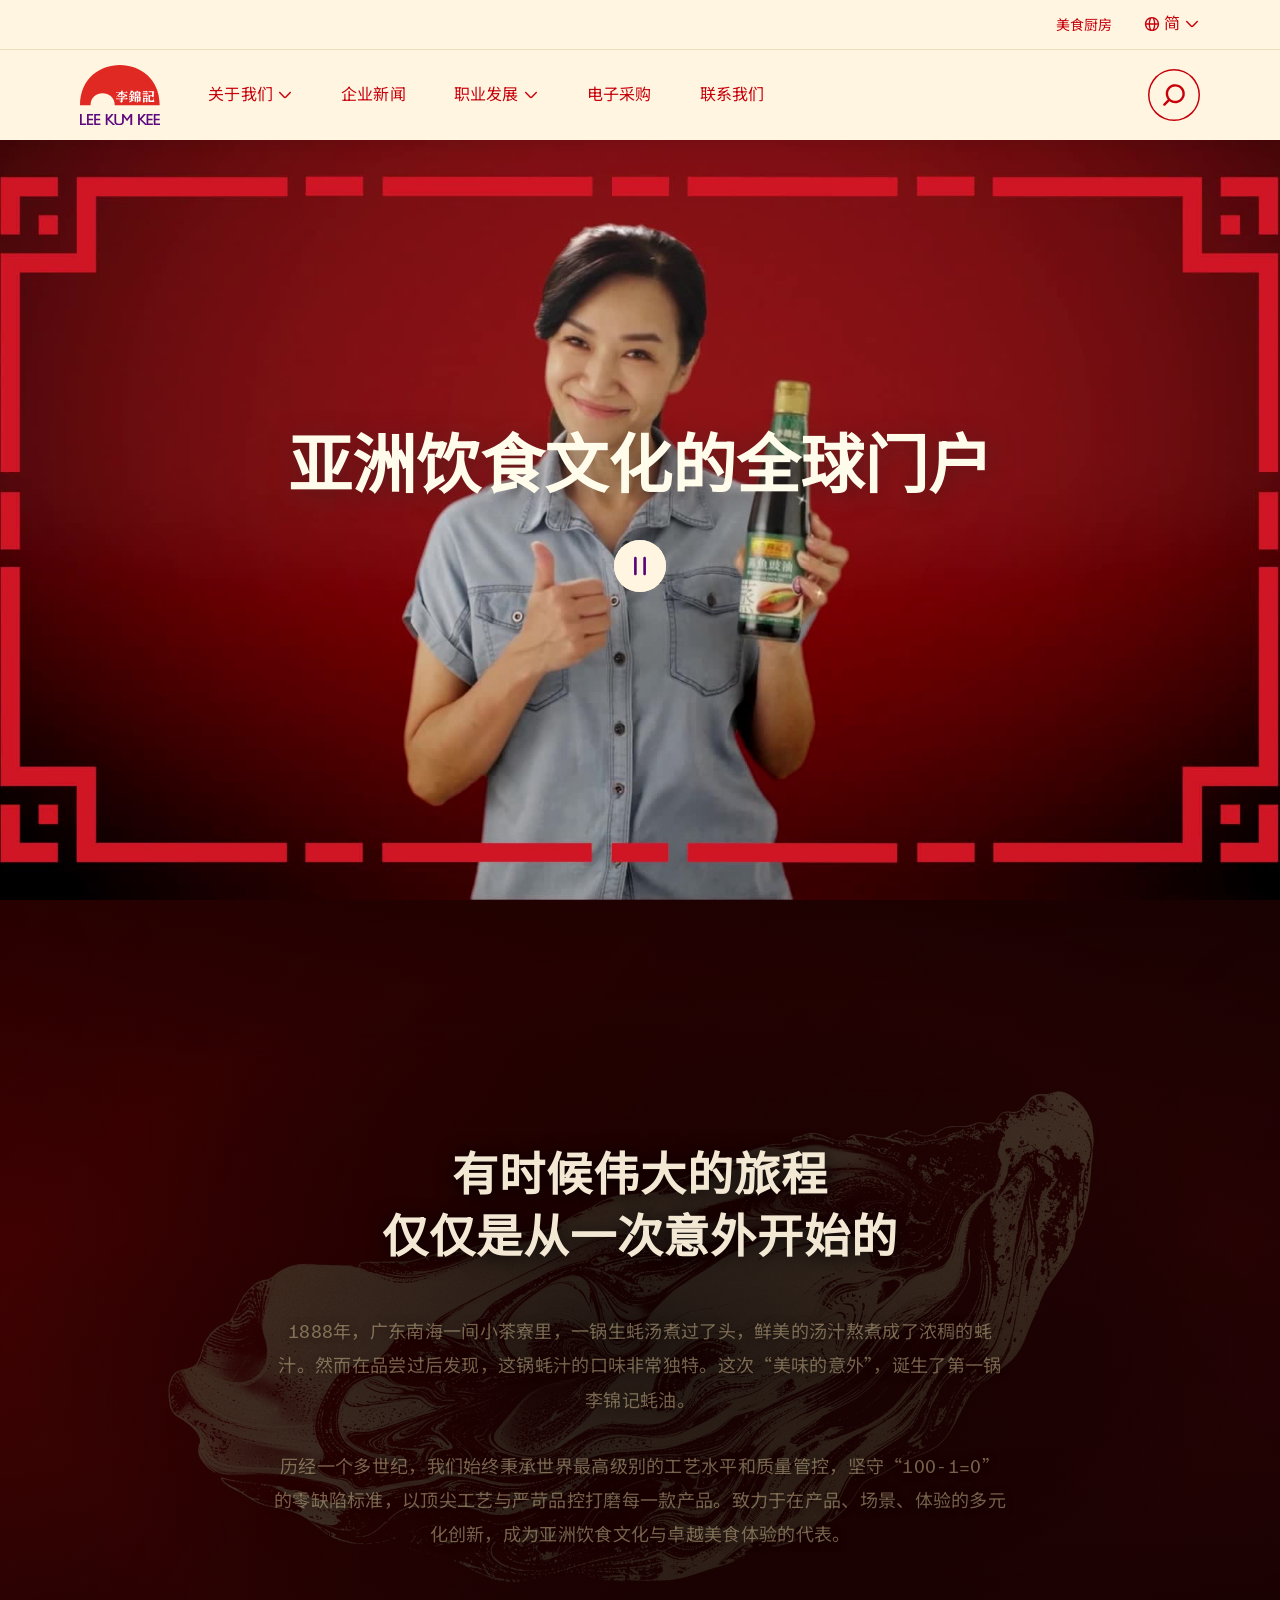
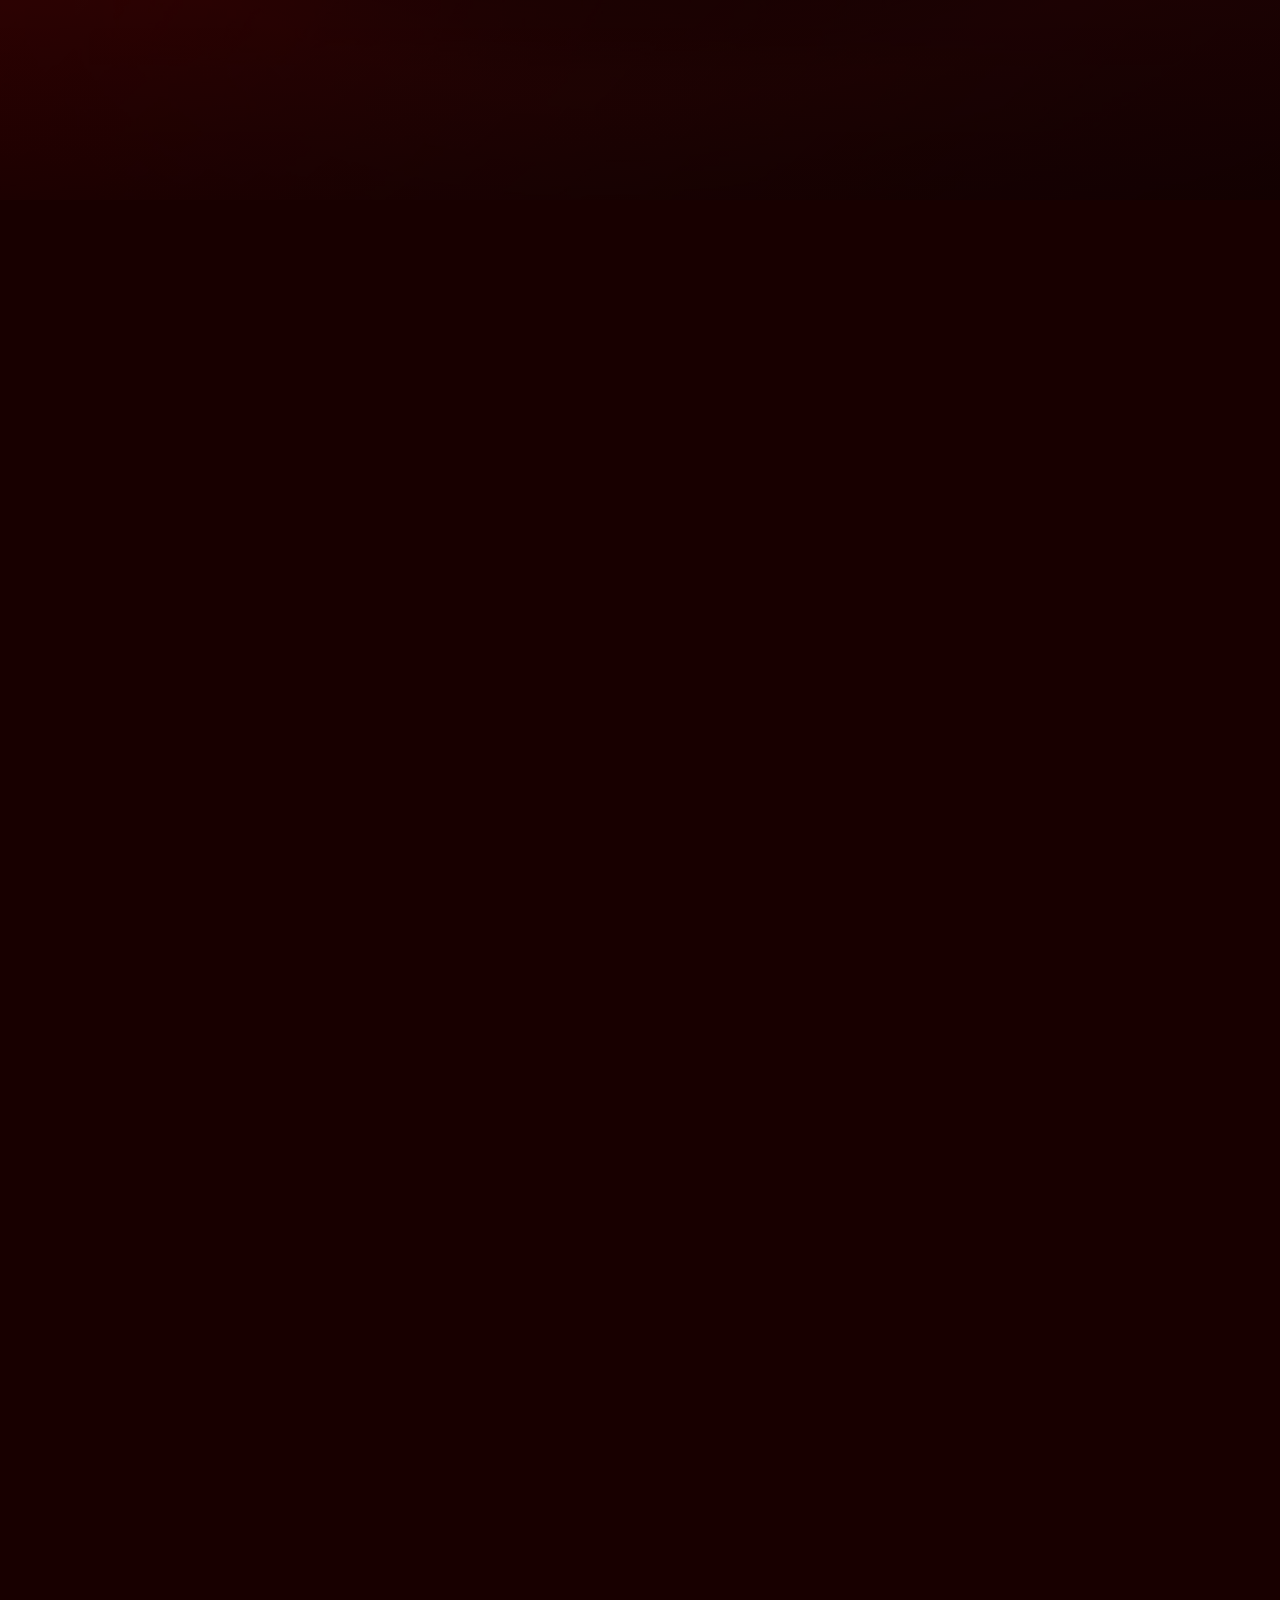
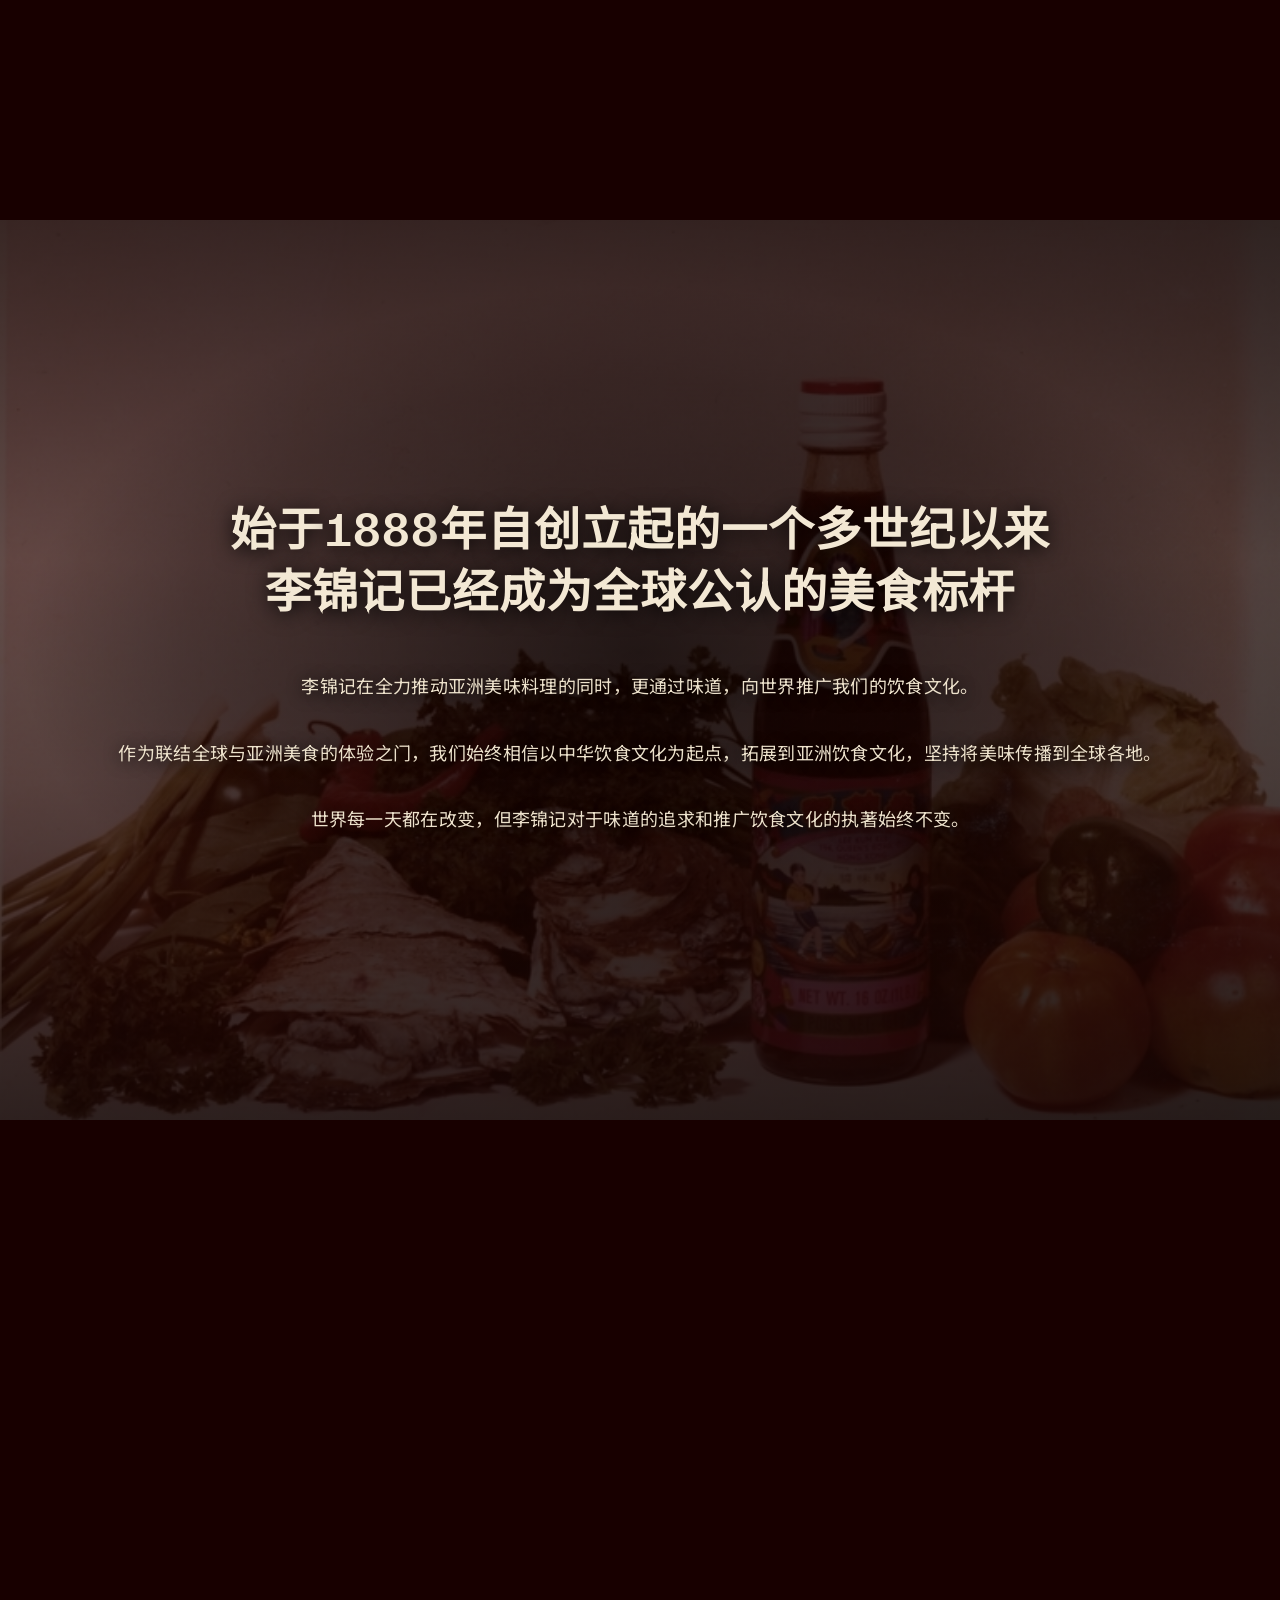
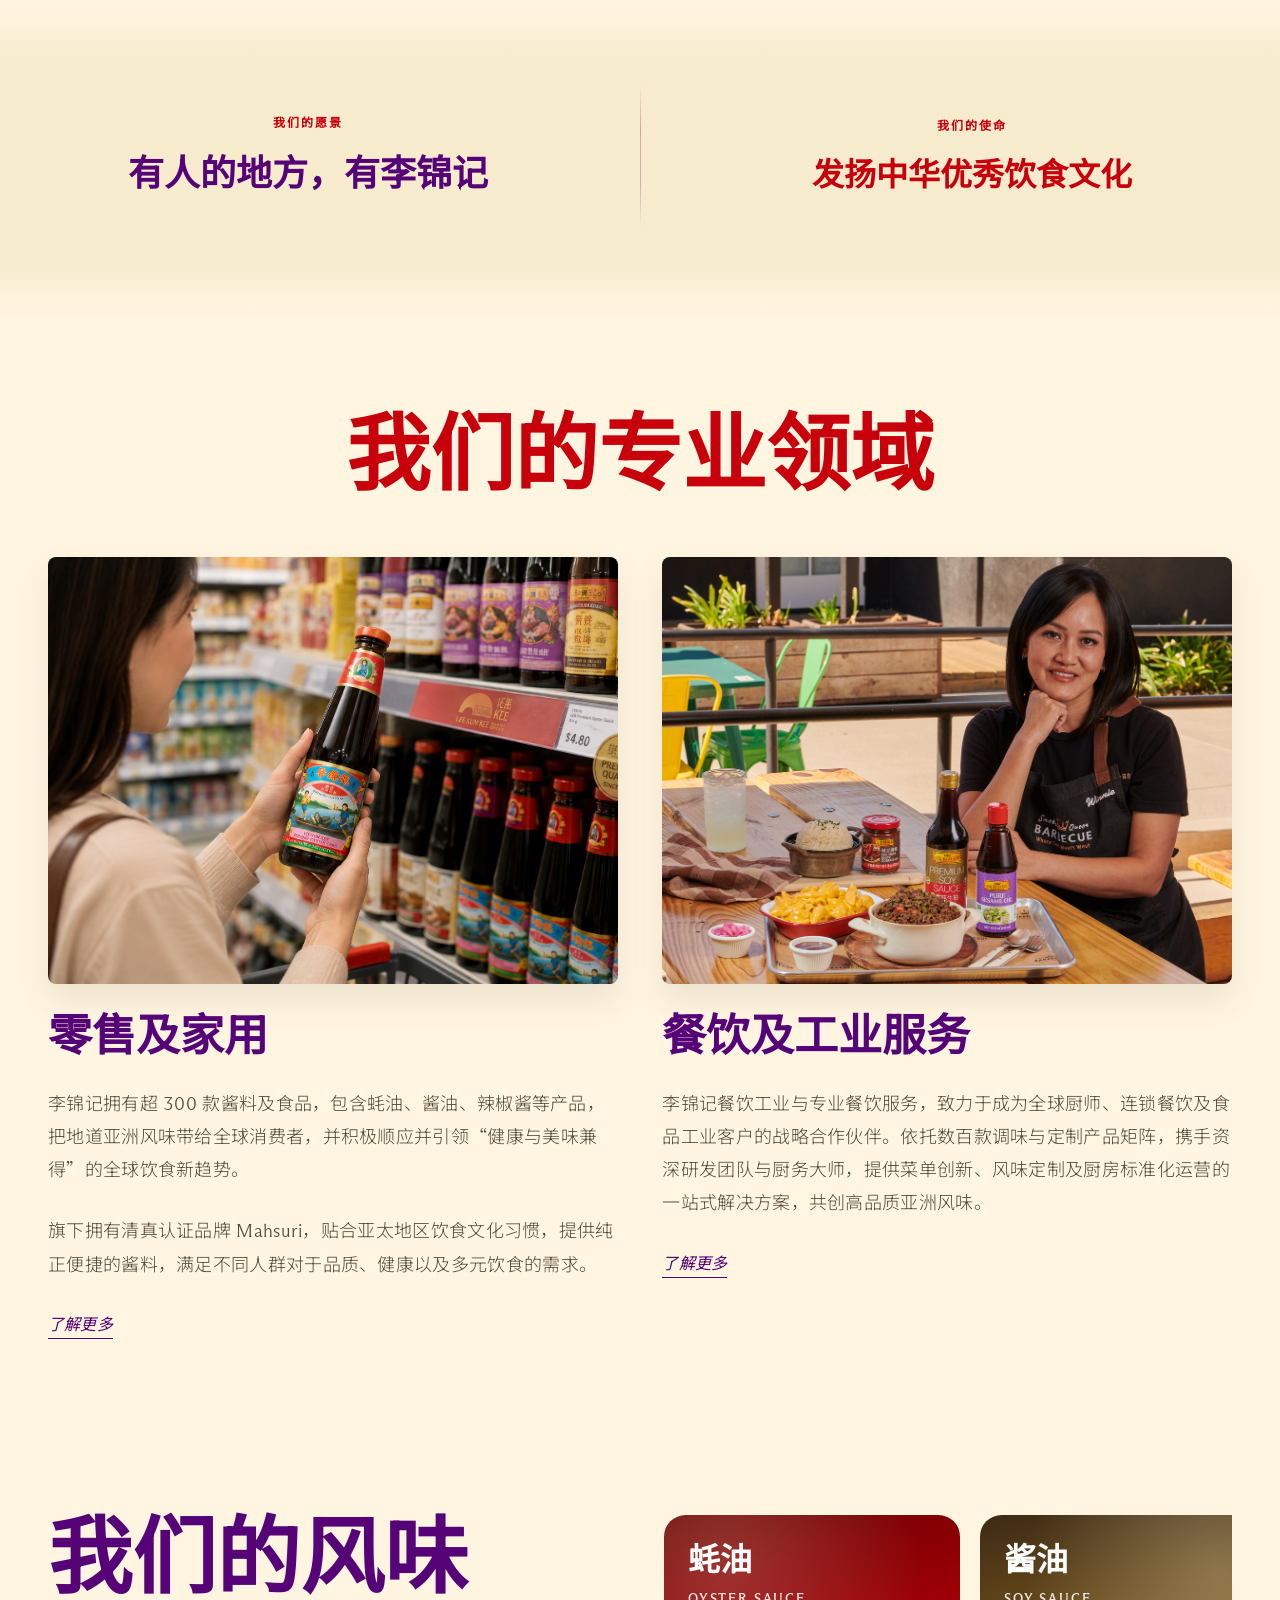
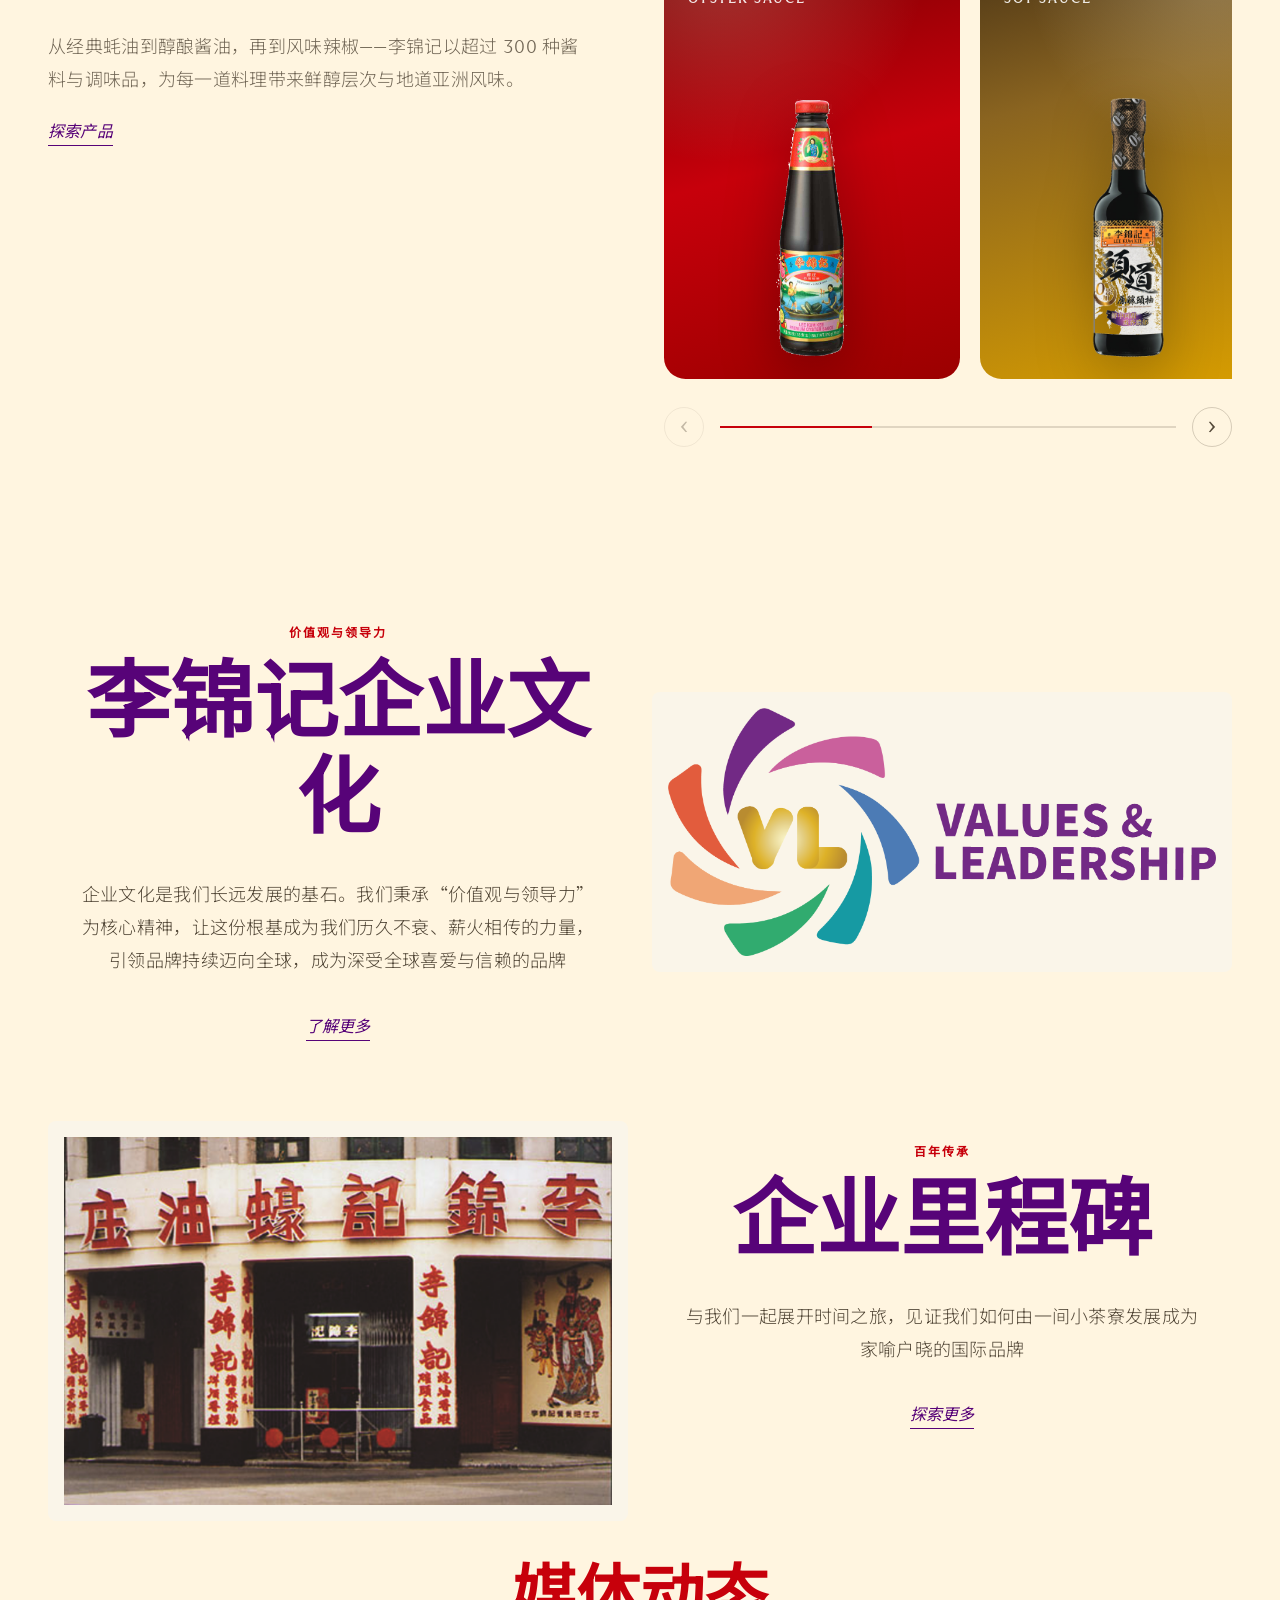
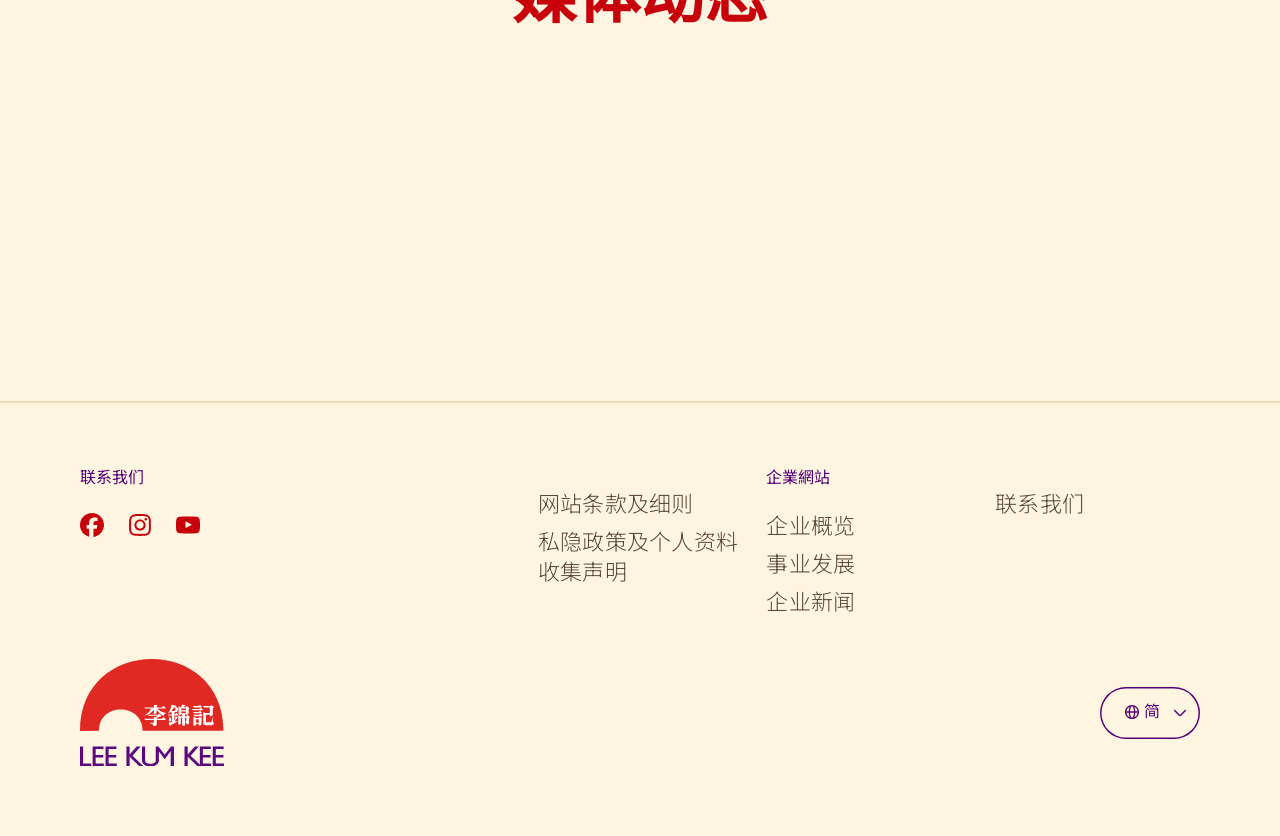
==== index.html @ 1d57cbd8 "Match culture and milestones headline size to 我们的风味 display-lg Co-authored-by: Terencefong62 <Terenc" ====
<!DOCTYPE html>
<html lang="zh">
    <head><link rel="canonical" href="https://preview-web.lkk.com/zh-cn" /><link rel="alternate" hreflang="zh-CN" href="https://preview-web.lkk.com/zh-cn" />
<link rel="alternate" hreflang="zh-HK" href="https://preview-web.lkk.com/zh-hk" />
<link rel="alternate" hreflang="en" href="https://preview-web.lkk.com/en" />
<link rel="alternate" hreflang="x-default" href="https://preview-web.lkk.com/en" />
        <title>百年酱料专家 | 李锦记企业</title>

        <!-- Browser integration -->
        <meta charset="utf-8" />
        <meta name="viewport" content="width=device-width, initial-scale=1.0" />
        <meta name="theme-color" content="">
        <meta name="msapplication-navbutton-color" content="">
        <meta name="apple-mobile-web-app-status-bar-style" content="">

        <meta property="og:title" content="百年酱料专家 | 李锦记企业">
        <meta property="og:locale" content="zh_CN" />
        <meta property="og:type" content="website">
        <meta name="twitter:title" content="百年酱料专家 | 李锦记企业" />

        <meta name="description" content="历经130年的持续发展，李锦记已成为一个家喻户晓的酱料王国，成功打造出一个百年民族企业，成为中华民族企业「质量与信心标志」的国际品牌。">
                <meta property="og:description" content="历经130年的持续发展，李锦记已成为一个家喻户晓的酱料王国，成功打造出一个百年民族企业，成为中华民族企业「质量与信心标志」的国际品牌。">
                <meta name="twitter:description" content="历经130年的持续发展，李锦记已成为一个家喻户晓的酱料王国，成功打造出一个百年民族企业，成为中华民族企业「质量与信心标志」的国际品牌。" />
        <meta http-equiv="x-ua-compatible" content="ie=edge" />

        <meta name="format-detection" content="telephone=no">
        <meta name="csrf-token" content="JvfMPmi1GdXUFjc417KSymphsSqSuxNVoHhGluTE">
        <link rel="shortcut icon" href="modules/lkk-templates/images/favicon.ico">
        
<!-- Données structurées pour le site -->
        <script type="application/ld+json">
                {
                        "@context": "https://schema.org",
                        "@type": "WebSite",
                        "name": "lkkGroup",
                        "url": "https://preview-web.lkk.com",
                        "alternateName": ""
                }
        </script>

        <!-- Données structurées pour l'organisation -->
        <script type="application/ld+json">
                {
                        "@context": "https://schema.org",
                        "@type": "Organization",
                        "url": "https://preview-web.lkk.com",
                        "logo": "https://preview-web.lkk.com//modules/lkk-templates/images/public/base/lkk_share.png"
                }
        </script>
<link rel="stylesheet" href="assets/css/lkk.min.css" media="screen" type="text/css"/>
<link rel="stylesheet" href="assets/css/local-overrides.css" media="screen" type="text/css"/>
<link rel="stylesheet" href="assets/css/home-sections.css" media="screen" type="text/css"/>
</head>

    <body>

    <div class="lkk"><header class="G01-header -sticky">
	<div class="G01-header-top" >
		<div class="container">
			<ul>
				<li>
		<a href="#"
           title="美食厨房"
             target="_self"
        >美食厨房</a></li></ul>
			<button type="button" class="btn-lang" data-modal="#modal-sites-languages" >
        <span>
          	<svg aria-hidden="true" focusable="false" class="svg-icon d-inline">
				<use xlink:href="modules/lkk-templates/icons/sprite.svg?202617061049#earth" />
          	</svg>
          	简</span>
				<svg aria-hidden="true" focusable="false" class="svg-icon">
					<use xlink:href="modules/lkk-templates/icons/sprite.svg?202617061049#caret-down" />
				</svg>
			</button>
		</div>
	</div>
	<div class="G01-header-nav">
		<div class="container">
			<div class="wrapper">
				<button type="button" class="btn -secondary -icon btn-menu" ref="headerToggleBtn" aria-controls="menu-wrapper" aria-expanded="false">
					<svg aria-hidden="true" focusable="false" class="svg-icon">
						<use xlink:href="modules/lkk-templates/icons/sprite.svg?202617061049#menu-burger" />
					</svg>
				</button>
				<a href="/zh-cn" class="G01-header-logo">
					<img src="modules/lkk-templates/images/lkk-logo-corporate.svg" alt="LKK logo">
				</a>

				<div id="menu-wrapper" class="G01-header-menu-wrapper" ref="menuWrapper">
					<div class="G01-header-menu-top">
						<button type="button" class="btn-lang" data-modal="#modal-sites-languages">
							<span>
								<svg aria-hidden="true" focusable="false" class="svg-icon d-inline">
									<use xlink:href="modules/lkk-templates/icons/sprite.svg?202617061049#earth" />
								</svg>
								简</span>
							<svg aria-hidden="true" focusable="false" class="svg-icon">
								<use xlink:href="modules/lkk-templates/icons/sprite.svg?202617061049#caret-down" />
							</svg>
						</button>
						<button type="button" class="btn-close" ref="menuCloseBtn">
							<svg aria-hidden="true" focusable="false" class="svg-icon">
								<use xlink:href="modules/lkk-templates/icons/sprite.svg?202617061049#close" />
							</svg>
						</button>
					</div>
					<nav ref="nav">
    <ul>
        <li>
                <button type="button" class="submenu-btn" aria-expanded="false" aria-controls="submenu-about-lkk--1586274825"  >
                    关于我们<svg aria-hidden="true" focusable="false" class="svg-icon">
                    <use xlink:href="modules/lkk-templates/icons/sprite.svg?202617061049#caret-down" />
                </svg>
            </button>

            <div id="submenu-about-lkk--1586274825" class="G01-header-submenu">
                <div class="G01-header-menu-top">
                    <button type="button" class="btn-back">
                        <svg aria-hidden="true" focusable="false" class="svg-icon">
                            <use xlink:href="modules/lkk-templates/icons/sprite.svg?202617061049#caret-right" />
                        </svg>
                        <span>关于我们</span>
                    </button>

                    <button type="button" class="btn-close">
                        <svg aria-hidden="true" focusable="false" class="svg-icon">
                            <use xlink:href="modules/lkk-templates/icons/sprite.svg?202617061049#close" />
                        </svg>
                    </button>
                </div>
                <div class="row gap-y-md">
                    <div class="col-12 col-4@md">
                        <ul>
                            <li>
    <a href="/zh-cn/about-lkk/company-vision-mission-and-corporate-culture" class=""><span>企业愿景、使命及企业文化</span></a></li><li>
    <a href="/zh-cn/about-lkk/company-overview" class=""><span>企业概览</span></a></li></ul>
                    </div>
                    <div class="col-12 col-4@md">
                        <ul>
                            <li>
    <a href="/zh-cn/about-lkk/milestones" class=""><span>里程碑</span></a></li><li>
    <a href="/zh-cn/about-lkk/sustainability" class=""><span>可持续发展</span></a></li></ul>
                        </div>
                    <div class="col-12 col-4@md">
                        <div class="G08-card-article  -sm  -gateway">
    <div class="G08-card-article-content">

        <div class="G08-card-article-header">
            <div class="G08-card-article-title">
                <a href="/zh-cn/corporate-news" target="_self">
                    企业新闻</a>
            </div>
            </div>
        <div class="G08-card-article-description">
            </div>
        </div>
    <div class="G08-card-article-visual">
        <div class="gateway">
            <div class="gateway-top">
                <div class="gateway-img"></div>
            </div>
            <div class="gateway-shadow">
                <img
                            src="files/live/sites/corporate/files/About%20US/1988_tai-po-headquarters.jpg"
                            alt="1988_tai-po-headquarters.jpg"
                            loading="lazy"
                            srcset="files/live/sites/corporate/files/About%20US/1988_tai-po-headquarters.jpg 5616w, files/live/sites/corporate/files/About%20US/1988_tai-po-headquarters.jpg 150w, files/live/sites/corporate/files/About%20US/1988_tai-po-headquarters.jpg 350w, files/live/sites/corporate/files/About%20US/1988_tai-po-headquarters.jpg 520w, files/live/sites/corporate/files/About%20US/1988_tai-po-headquarters.jpg 768w, files/live/sites/corporate/files/About%20US/1988_tai-po-headquarters.jpg 1024w, files/live/sites/corporate/files/About%20US/1988_tai-po-headquarters.jpg 1600w"
                            sizes="(max-width: 47.9988em) 100vw, (max-width: 991px) 50vw, 33vw"
                    />
                </div>
            <div class="gateway-bottom">
                <div class="gateway-img"></div>
            </div>
        </div>
    </div>
</div></div>
                </div>
            </div></li>
        <li>
                <a href="/zh-cn/corporate-news" class="nav-item"><span>企业新闻</span></a></li>
        <li>
                <button type="button" class="submenu-btn" aria-expanded="false" aria-controls="submenu-careers-1351961766"  >
                    职业发展<svg aria-hidden="true" focusable="false" class="svg-icon">
                    <use xlink:href="modules/lkk-templates/icons/sprite.svg?202617061049#caret-down" />
                </svg>
            </button>

            <div id="submenu-careers-1351961766" class="G01-header-submenu">
                <div class="G01-header-menu-top">
                    <button type="button" class="btn-back">
                        <svg aria-hidden="true" focusable="false" class="svg-icon">
                            <use xlink:href="modules/lkk-templates/icons/sprite.svg?202617061049#caret-right" />
                        </svg>
                        <span>职业发展</span>
                    </button>

                    <button type="button" class="btn-close">
                        <svg aria-hidden="true" focusable="false" class="svg-icon">
                            <use xlink:href="modules/lkk-templates/icons/sprite.svg?202617061049#close" />
                        </svg>
                    </button>
                </div>
                <div class="row gap-y-md">
                    <div class="col-12 col-4@md">
                        <ul>
                            <li>
    <a href="/zh_CN/home/careers.html" class="" target="_self" title="Overview & Jobs"><span>Overview & Jobs</span></a></li><li>
    <a href="/zh_CN/home/careers/working-at-lee-kum-kee.html" class=""><span>职在李锦记</span></a></li></ul>
                    </div>
                    <div class="col-12 col-4@md">
                        <ul>
                            <li>
    <a href="/zh_CN/home/careers/students-graduates.html" class=""><span>学生与毕业生</span></a></li><li>
    <a href="/zh_CN/home/careers/recruitment-journey.html" class=""><span>李的招聘之旅</span></a></li></ul>
                        </div>
                    <div class="col-12 col-4@md">
                        <ul>
                                <li>
    <a href="/zh-cn/careers/employees" class=""><span>员工故事</span></a></li><li>
    <a href="/zh_CN/home/careers/frequently-asked-questions.html" class=""><span>常见问题</span></a></li></ul>
                        </div>
                </div>
            </div></li>
        <li>
                <a href="https://etenders.lkk.com/" target="_blank"电子采购>电子采购</a></li>
        <li>
                <a href="/zh-cn/contact-us" class="nav-item"><span>联系我们</span></a></li>
        </ul>
</nav></div>
				

<div class="G01-header-search">
	<button type="button" class="btn -icon -secondary" ref="searchOpenBtn" aria-controls="search-wrapper" aria-expanded="false" aria-label="搜索">
		<svg aria-hidden="true" focusable="false" class="svg-icon">
			<use xlink:href="modules/lkk-templates/icons/sprite.svg?202617061049#search-bold" />
		</svg>
	</button>
	<div id="search-wrapper" class="G01-header-search-wrapper " ref="search">
		<label for="search">
			<svg aria-hidden="true" focusable="false" class="svg-icon">
				<use xlink:href="modules/lkk-templates/icons/sprite.svg?202617061049#search-bold" />
			</svg>
		</label>
		<input type="search" id="search" name="search" placeholder="您在寻找什么？" ref="searchInput" autocomplete="off">
		<button class="btn -primary -sm" id="searchBtn">搜索</button>
		<button class="btn -icon -secondary -sm" ref="searchCloseBtn">
			<svg aria-hidden="true" focusable="false" class="svg-icon">
				<use xlink:href="modules/lkk-templates/icons/sprite.svg?202617061049#close" />
			</svg>
		</button>
	</div>
</div>
<div class="G01-header-search-results" id="search-results" data-url="/zh_CN/home/search/main/search.suggestAction.do" data-page-search="/zh-cn/search" data-limit="8" ref="searchResults">

</div></div>
		</div>
	</div>
	<nav class="G01-header-nav-mobile">
		<a href="/zh-cn">
			<svg aria-hidden="true" focusable="false" class="svg-icon">
				<use xlink:href="modules/lkk-templates/icons/sprite.svg?202617061049#menu-homepage" />
			</svg>
		</a>
		<button type="button" ref="menuToggleBtn" aria-controls="menu-wrapper" aria-expanded="false">
			<svg aria-hidden="true" focusable="false" class="svg-icon">
				<use xlink:href="modules/lkk-templates/icons/sprite.svg?202617061049#menu-burger" />
				<use xlink:href="modules/lkk-templates/icons/sprite.svg?202617061049#close" />
			</svg>
		</button>
		<button type="button" ref="searchToggleBtn" aria-controls="search-wrapper" aria-expanded="false">
			<svg aria-hidden="true" focusable="false" class="svg-icon">
				<use xlink:href="modules/lkk-templates/icons/sprite.svg?202617061049#search-bold" />
				<use xlink:href="modules/lkk-templates/icons/sprite.svg?202617061049#close" />
			</svg>
		</button>
	</nav>
</header><main class="home-page">
<section class=" G10-carousel   -md   "  ><div class="G10-carousel-swiper swiper" id="carousel-635624056">
	<div class="G10-carousel-wrapper swiper-wrapper">
	<div class="G10-carousel-slide swiper-slide">
			<div id="content-1" class="G10-carousel-content -light" id="G10-carousel-content-1726876111" >
	<div class="container">
		<div class="row justify-content-center align-items-center">
			<div class="col-12 text-center">
				<h2 class="G10-carousel-title display-md">
							亚洲饮食文化的全球门户</h2>
					<div class="G10-carousel-ctas">
					<button type="button" class="btn -primary -icon -play"
								data-target="1">
							<svg aria-hidden="true" focusable="false" class="svg-icon">
								<use xlink:href="modules/lkk-templates/icons/sprite.svg?202617061049#pause" />
							</svg>
							<svg aria-hidden="true" focusable="false" class="svg-icon">
								<use xlink:href="modules/lkk-templates/icons/sprite.svg?202617061049#play" />
							</svg>
						</button>
					</div>
			</div>
		</div>
	</div>
</div>

<div class="G10-carousel-bg " id="G10-carousel-bg-1726876111"  >
	<video id="video-1" loop autoplay muted playsinline preload="metadata"   poster="zh-cn/files/banner/poster.jpg">
						<source src="zh-cn/files/home/opening-video-with-gateway.mp4" type="video/mp4">
							</video>
				</div></div>
	</div>
</div>

</section>

<section class="home-story home-story--immersive" id="our-story-v2" aria-label="Our Story immersive version">
  <div class="home-story__sticky">
    <div class="home-story__backdrop" aria-hidden="true">
      <img src="zh-cn/files/home/oyster_reduced_v2_half_size.jpg" alt="" class="home-story__backdrop-image" decoding="async">
      <div class="home-story__backdrop-overlay"></div>
    </div>
    <div class="home-story__scene home-story__scene--immersive">
      <div class="home-story__content home-story__content--immersive">
        <div class="home-story__lead home-story__lead--immersive">
          <span class="home-story__lead-line">有时候伟大的旅程</span>
          <span class="home-story__lead-line">仅仅是从一次意外开始的</span>
        </div>
        <div class="home-story__text">
          <p class="home-story__chunk">1888年，广东南海一间小茶寮里，一锅生蚝汤煮过了头，鲜美的汤汁熬煮成了浓稠的蚝汁。然而在品尝过后发现，这锅蚝汁的口味非常独特。这次“美味的意外”，诞生了第一锅李锦记蚝油。</p>
          <p class="home-story__chunk">历经一个多世纪，我们始终秉承世界最高级别的工艺水平和质量管控，坚守“100-1=0”的零缺陷标准，以顶尖工艺与严苛品控打磨每一款产品。致力于在产品、场景、体验的多元化创新，成为亚洲饮食文化与卓越美食体验的代表。</p>
        </div>
      </div>
    </div>
  </div>
</section>

<section class="home-story home-story--immersive" id="our-story-heritage" aria-label="Our Story heritage">
  <div class="home-story__sticky">
    <div class="home-story__backdrop" aria-hidden="true">
      <img src="assets/images/brand-preface.jpg" alt="" class="home-story__backdrop-image" decoding="async">
      <div class="home-story__backdrop-overlay"></div>
    </div>
    <div class="home-story__scene home-story__scene--immersive">
      <div class="home-story__content home-story__content--immersive">
        <div class="home-story__lead home-story__lead--immersive">
          <span class="home-story__lead-line">始于<strong>1888</strong>年自创立起的一个多世纪以来</span>
          <span class="home-story__lead-line">李锦记已经成为全球公认的美食标杆</span>
        </div>
        <div class="home-story__text">
          <p class="home-story__chunk">李锦记在全力推动亚洲美味料理的同时，更通过味道，向世界推广我们的饮食文化。</p>
          <p class="home-story__chunk">作为联结全球与亚洲美食的体验之门，我们始终相信以中华饮食文化为起点，拓展到亚洲饮食文化，坚持将美味传播到全球各地。</p>
          <p class="home-story__chunk">世界每一天都在改变，但李锦记对于味道的追求和推广饮食文化的执著始终不变。</p>
        </div>
      </div>
    </div>
  </div>
</section>

<section class="home-purpose" id="mission-vision" aria-label="Mission and Vision">
  <div class="home-purpose__pillars-wrap">
    <div class="container">
      <div class="home-purpose__pillars">
        <div class="home-purpose__pillar home-purpose__pillar--vision">
          <span class="home-purpose__pillar-label">我们的愿景</span>
          <p class="home-purpose__pillar-statement display-lg">有人的地方，有李锦记</p>
        </div>

        <div class="home-purpose__pillar-divider" aria-hidden="true"></div>

        <div class="home-purpose__pillar home-purpose__pillar--mission">
          <span class="home-purpose__pillar-label">我们的使命</span>
          <p class="home-purpose__pillar-statement display-xl">发扬中华优秀饮食文化</p>
        </div>
      </div>
    </div>
  </div>
</section>

<section class="home-business" id="our-business" aria-label="Our Business">
  <div class="container">
    <header class="home-business__header">
      <h2 class="home-business__title display-lg">我们的专业领域</h2>
    </header>

    <div class="home-business__grid">
      <article class="home-business-segment">
        <figure class="home-business-segment__visual">
          <img
            src="assets/images/lkk-supermarket-retail.png"
            alt="零售及家用：消费者在超市选购李锦记产品"
            loading="lazy"
            decoding="async">
        </figure>
        <div class="home-business-segment__body">
          <h3 class="home-business-segment__title display-sm">零售及家用</h3>
          <div class="home-business-segment__copy">
            <p>李锦记拥有超 300 款酱料及食品，包含蚝油、酱油、辣椒酱等产品，把地道亚洲风味带给全球消费者，并积极顺应并引领“健康与美味兼得”的全球饮食新趋势。</p>
            <p>旗下拥有清真认证品牌 Mahsuri，贴合亚太地区饮食文化习惯，提供纯正便捷的酱料，满足不同人群对于品质、健康以及多元饮食的需求。</p>
          </div>
          <a href="#" class="home-business-segment__cta link">了解更多</a>
        </div>
      </article>

      <article class="home-business-segment">
        <figure class="home-business-segment__visual">
          <img
            src="assets/images/lkk-foodservices.jpg"
            alt="餐饮及工业服务：专业厨师使用李锦记产品"
            loading="lazy"
            decoding="async">
        </figure>
        <div class="home-business-segment__body">
          <h3 class="home-business-segment__title display-sm">餐饮及工业服务</h3>
          <div class="home-business-segment__copy">
            <p>李锦记餐饮工业与专业餐饮服务，致力于成为全球厨师、连锁餐饮及食品工业客户的战略合作伙伴。依托数百款调味与定制产品矩阵，携手资深研发团队与厨务大师，提供菜单创新、风味定制及厨房标准化运营的一站式解决方案，共创高品质亚洲风味。</p>
          </div>
          <a href="#" class="home-business-segment__cta link">了解更多</a>
        </div>
      </article>
    </div>
  </div>
</section>

<section class="home-flavours" id="our-flavours" aria-label="Our Flavours">
  <div class="container home-flavours__layout">
    <div class="home-flavours__intro">
      <h2 class="home-flavours__title display-lg">我们的风味</h2>
      <p class="home-flavours__description">从经典蚝油到醇酿酱油，再到风味辣椒——李锦记以超过 300 种酱料与调味品，为每一道料理带来鲜醇层次与地道亚洲风味。</p>
      <a href="#" class="home-flavours__cta link">探索产品</a>
    </div>

    <div class="home-flavours__showcase">
      <div class="home-flavours__track" data-flavours-track tabindex="0">
        <article class="home-flavours__card home-flavours__card--oyster">
          <div class="home-flavours__card-copy">
            <h3 class="home-flavours__card-title">蚝油</h3>
            <p class="home-flavours__card-subtitle">Oyster Sauce</p>
          </div>
          <div class="home-flavours__card-visual">
            <img src="zh-cn/files/home/products/oyster-sauce.png" alt="李锦记旧庄特级蚝油" loading="lazy" decoding="async">
          </div>
        </article>

        <article class="home-flavours__card home-flavours__card--soy">
          <div class="home-flavours__card-copy">
            <h3 class="home-flavours__card-title">酱油</h3>
            <p class="home-flavours__card-subtitle">Soy Sauce</p>
          </div>
          <div class="home-flavours__card-visual">
            <img src="zh-cn/files/home/products/soy-sauce.png" alt="李锦记头道原酿头抽酱油" loading="lazy" decoding="async">
          </div>
        </article>

        <article class="home-flavours__card home-flavours__card--chili">
          <div class="home-flavours__card-copy">
            <h3 class="home-flavours__card-title">辣椒酱料</h3>
            <p class="home-flavours__card-subtitle">Chilli Sauce</p>
          </div>
          <div class="home-flavours__card-visual">
            <img src="zh-cn/files/home/products/chili-sauce.png" alt="李锦记潮州风味辣椒油" loading="lazy" decoding="async">
          </div>
        </article>
      </div>

      <div class="home-flavours__controls">
        <button type="button" class="home-flavours__arrow home-flavours__arrow--prev" data-flavours-prev aria-label="上一项">‹</button>
        <div class="home-flavours__progress" aria-hidden="true">
          <span class="home-flavours__progress-fill" data-flavours-progress></span>
        </div>
        <button type="button" class="home-flavours__arrow home-flavours__arrow--next" data-flavours-next aria-label="下一项">›</button>
      </div>
    </div>
  </div>
</section>

<section class="G28-grid home-culture -center -full pb-0@md-up -lg" id="corporate-culture" aria-label="Corporate Culture">
  <div class="container">
    <div class="row align-items-center gap-y-lg">
      <div class="col-12 col-6@md">
        <div class="home-culture__content-inner">
          <span class="home-culture__label">价值观与领导力</span>
          <h2 class="home-culture__title G28-grid-title display-lg">李锦记企业文化</h2>
          <p class="home-culture__description">企业文化是我们长远发展的基石。我们秉承“价值观与领导力”为核心精神，让这份根基成为我们历久不衰、薪火相传的力量，引领品牌持续迈向全球，成为深受全球喜爱与信赖的品牌</p>
          <a href="/zh-cn/about-lkk/company-vision-mission-and-corporate-culture" class="home-culture__cta link">了解更多</a>
        </div>
      </div>
      <div class="col-12 col-6@md">
        <div class="home-culture__visual">
          <img
            src="zh-cn/files/home/values-and-leadership.png"
            alt="李锦记价值观与领导力"
            loading="lazy"
            decoding="async">
        </div>
      </div>
    </div>
  </div>
</section>

<section class="G28-grid home-culture home-culture--reverse -center -full pb-0@md-up -lg" id="milestones" aria-label="Corporate Milestones">
  <div class="container">
    <div class="row align-items-center gap-y-lg flex-direction-row-reverse@md-up">
      <div class="col-12 col-6@md">
        <div class="home-culture__content-inner">
          <span class="home-culture__label">百年传承</span>
          <h2 class="home-culture__title G28-grid-title display-lg">企业里程碑</h2>
          <p class="home-culture__description">与我们一起展开时间之旅，见证我们如何由一间小茶寮发展成为家喻户晓的国际品牌</p>
          <a href="/zh-cn/about-lkk/milestones" class="home-culture__cta link">探索更多</a>
        </div>
      </div>
      <div class="col-12 col-6@md">
        <div class="home-culture__visual">
          <img
            src="zh-cn/files/home/milestone-shop.png"
            alt="李锦记蠔油庄"
            loading="lazy"
            decoding="async">
        </div>
      </div>
    </div>
  </div>
</section>

<section class="G33-basic-content lkk-core-soft p-small@md-up -md "><div class="container"  ><div class="row justify-content-center text-center">
		<div class="col-12 ">
			<h2 class="G33-basic-content-title display-md mb-xs">媒体动态</h2>
		</div>
	</div>
<div class="row justify-content-center">
		<div class="col-12 ">
			<div class="richtext">
				<div class="news-slides"><script async="" src="https://d36hc0p18k1aoc.cloudfront.net/pages/a5b5e5.js"></script>
<div class="tintup" data-columns="" data-id="customer_2016001_lee_kum_kee" data-infinitescroll="true" data-mobilescroll="true" data-personalization-id="872578" style="height:310px;">&nbsp;</div>
</div>
</div>
		</div>
	</div>
</div></section></main>

        <footer class="G02-footer  ">
	<div class="container">
		<ul class="G02-footer-top">
			<!-- Connect with us section -->
			<li>
 				<strong class="G02-footer-title">
					联系我们</strong>
				<ul class="G02-footer-socials">
					<li>
		<a href="https://www.facebook.com/LeeKumKeeGlobal/"
           title="脸书"
           target="_blank"
           rel="noopener noreferrer"
           aria-label="脸书">
            <svg aria-hidden="true" focusable="false" class="svg-icon">
                <use xlink:href="modules/lkk-templates/icons/sprite.svg?202617061049#social-facebook" />
            </svg>
        </a></li>
<li>
		<a href="https://www.instagram.com/leekumkeeglobal/"
           title="Instagram"
           target="_blank"
           rel="noopener noreferrer"
           aria-label="Instagram">
            <svg aria-hidden="true" focusable="false" class="svg-icon">
                <use xlink:href="modules/lkk-templates/icons/sprite.svg?202617061049#social-instagram" />
            </svg>
        </a></li>
<li>
		<a href="https://www.youtube.com/user/leekumkeekitchen"
           title="油管"
           target="_blank"
           rel="noopener noreferrer"
           aria-label="油管">
            <svg aria-hidden="true" focusable="false" class="svg-icon">
                <use xlink:href="modules/lkk-templates/icons/sprite.svg?202617061049#social-youtube" />
            </svg>
        </a></li></ul>
			</li>

			<!-- first section -->
			<li>
 				<strong class="G02-footer-title">
					</strong>
				<ul class="G02-footer-list">
					<li>
		<a href="/zh-cn/terms-of-use"
               title="网站条款及细则"
               target="_self"
            >网站条款及细则</a></li>
<li>
		<a href="/zh-cn/privacy-statement"
               title="私隐政策及个人资料收集声明"
               target="_self"
            >私隐政策及个人资料收集声明</a></li></ul>
			</li>

			<!-- second section -->
			<li>
 				<strong class="G02-footer-title">
					企業網站</strong>

				<ul class="G02-footer-list">
					<li>
		<a href="/zh-cn/about-lkk/company-overview"
               title="企业概览"
               target="_self"
            >企业概览</a></li>
<li>
		<a href="/zh_CN/home/careers.html"
               title="事业发展"
               target="_self"
            >事业发展</a></li>
<li>
		<a href="/zh-cn/corporate-news"
               title="企业新闻"
               target="_self"
            >企业新闻</a></li></ul>
			</li>

			<!-- third section -->
			<li>
				<strong class="G02-footer-title">
					</strong>
				<ul class="G02-footer-list">
					<li>
		<a href="/zh-cn/contact-us"
               title="联系我们"
               target="_self"
            >联系我们</a></li></ul>
			</li>
		</ul>

		<!-- Middle section with logo and language selector -->
		<div class="G02-footer-middle">
			<a href="/zh-cn">
				<img src="modules/lkk-templates/images/lkk-logo-corporate.svg" alt="logo Lee Kum Kee">
					</a>
			<button type="button" class="btn -lang -secondary" data-modal="#modal-sites-languages">
	<span>
		<svg aria-hidden="true" focusable="false" class="svg-icon d-inline">
			<use xlink:href="modules/lkk-templates/icons/sprite.svg?202617061049#earth" />
		</svg>
		<!-- zh-CN -->
		简</span>
	<svg aria-hidden="true" focusable="false" class="svg-icon">
		<use xlink:href="modules/lkk-templates/icons/sprite.svg?202617061049#caret-down" />
	</svg>
</button></div>

		<!-- Bottom section (only for market website) -->
		</div>
</footer>






  <script src="assets/js/main.js"></script>
</body></html>
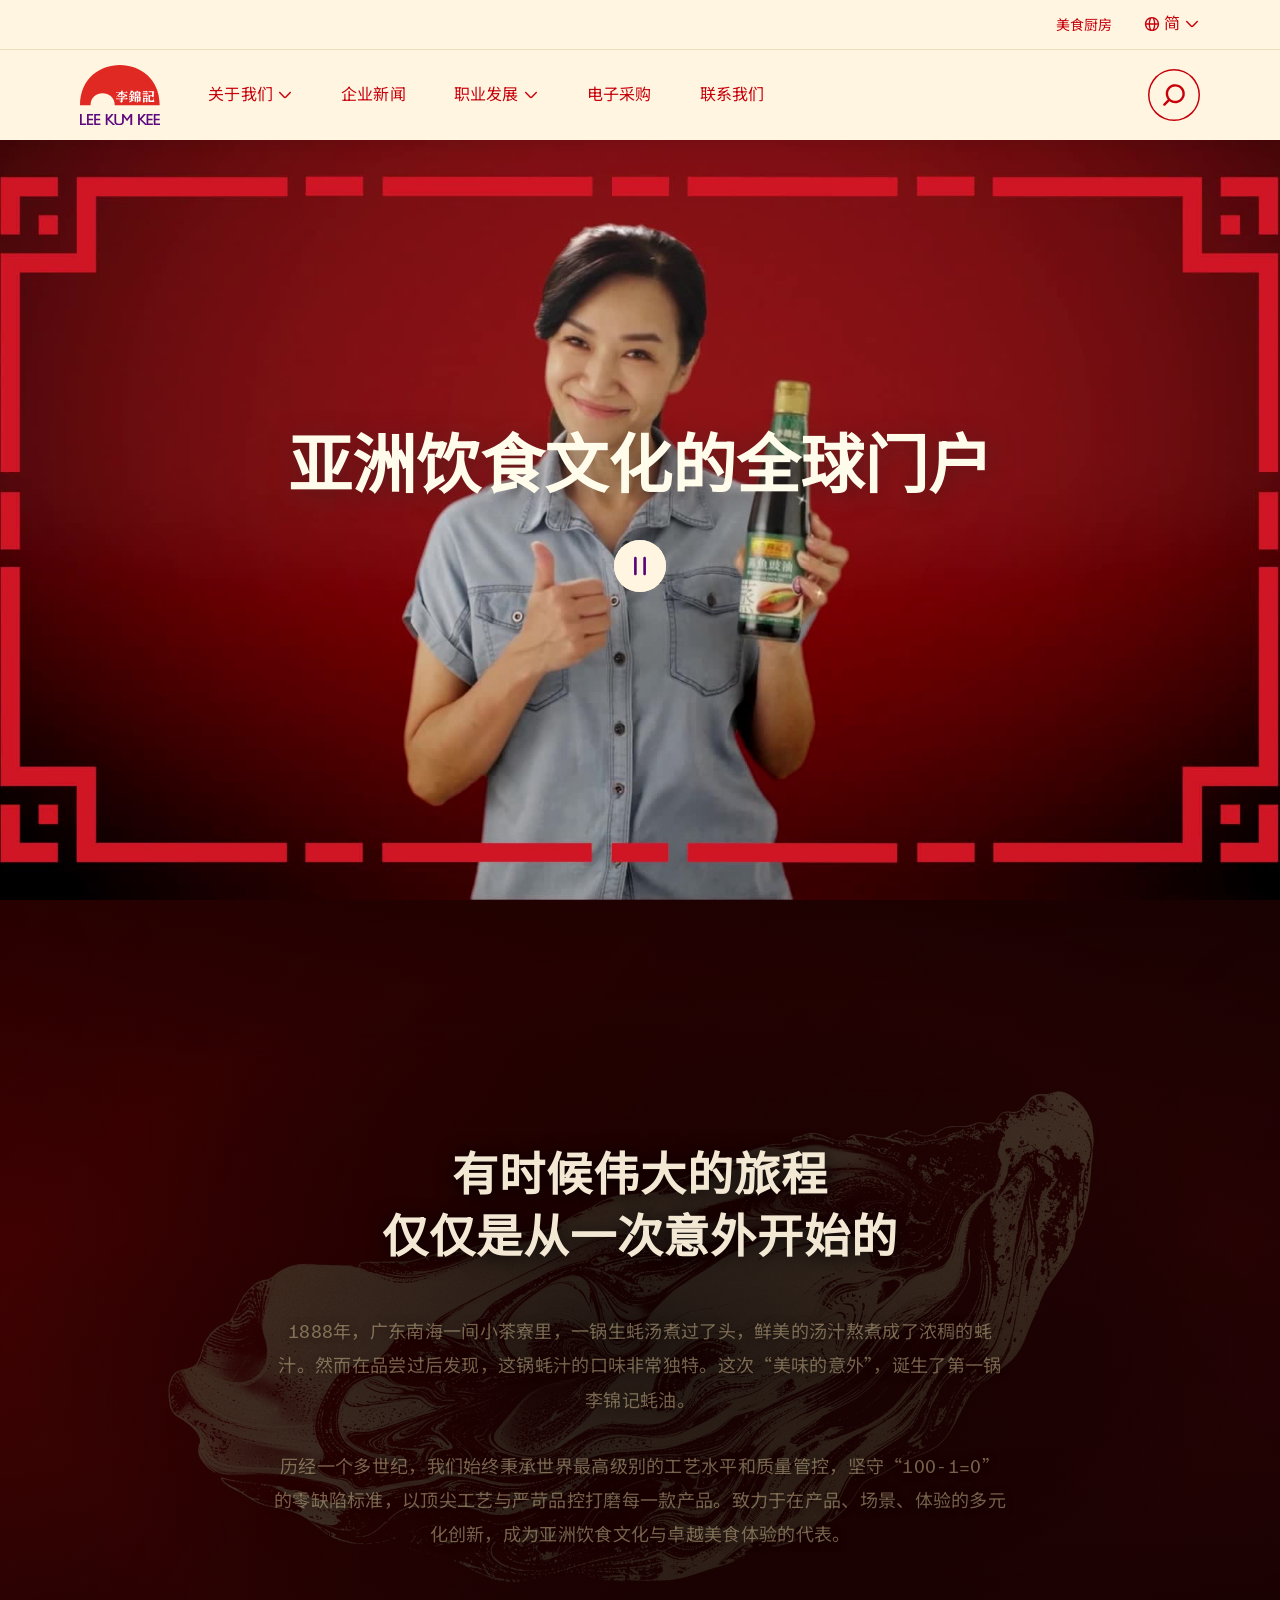
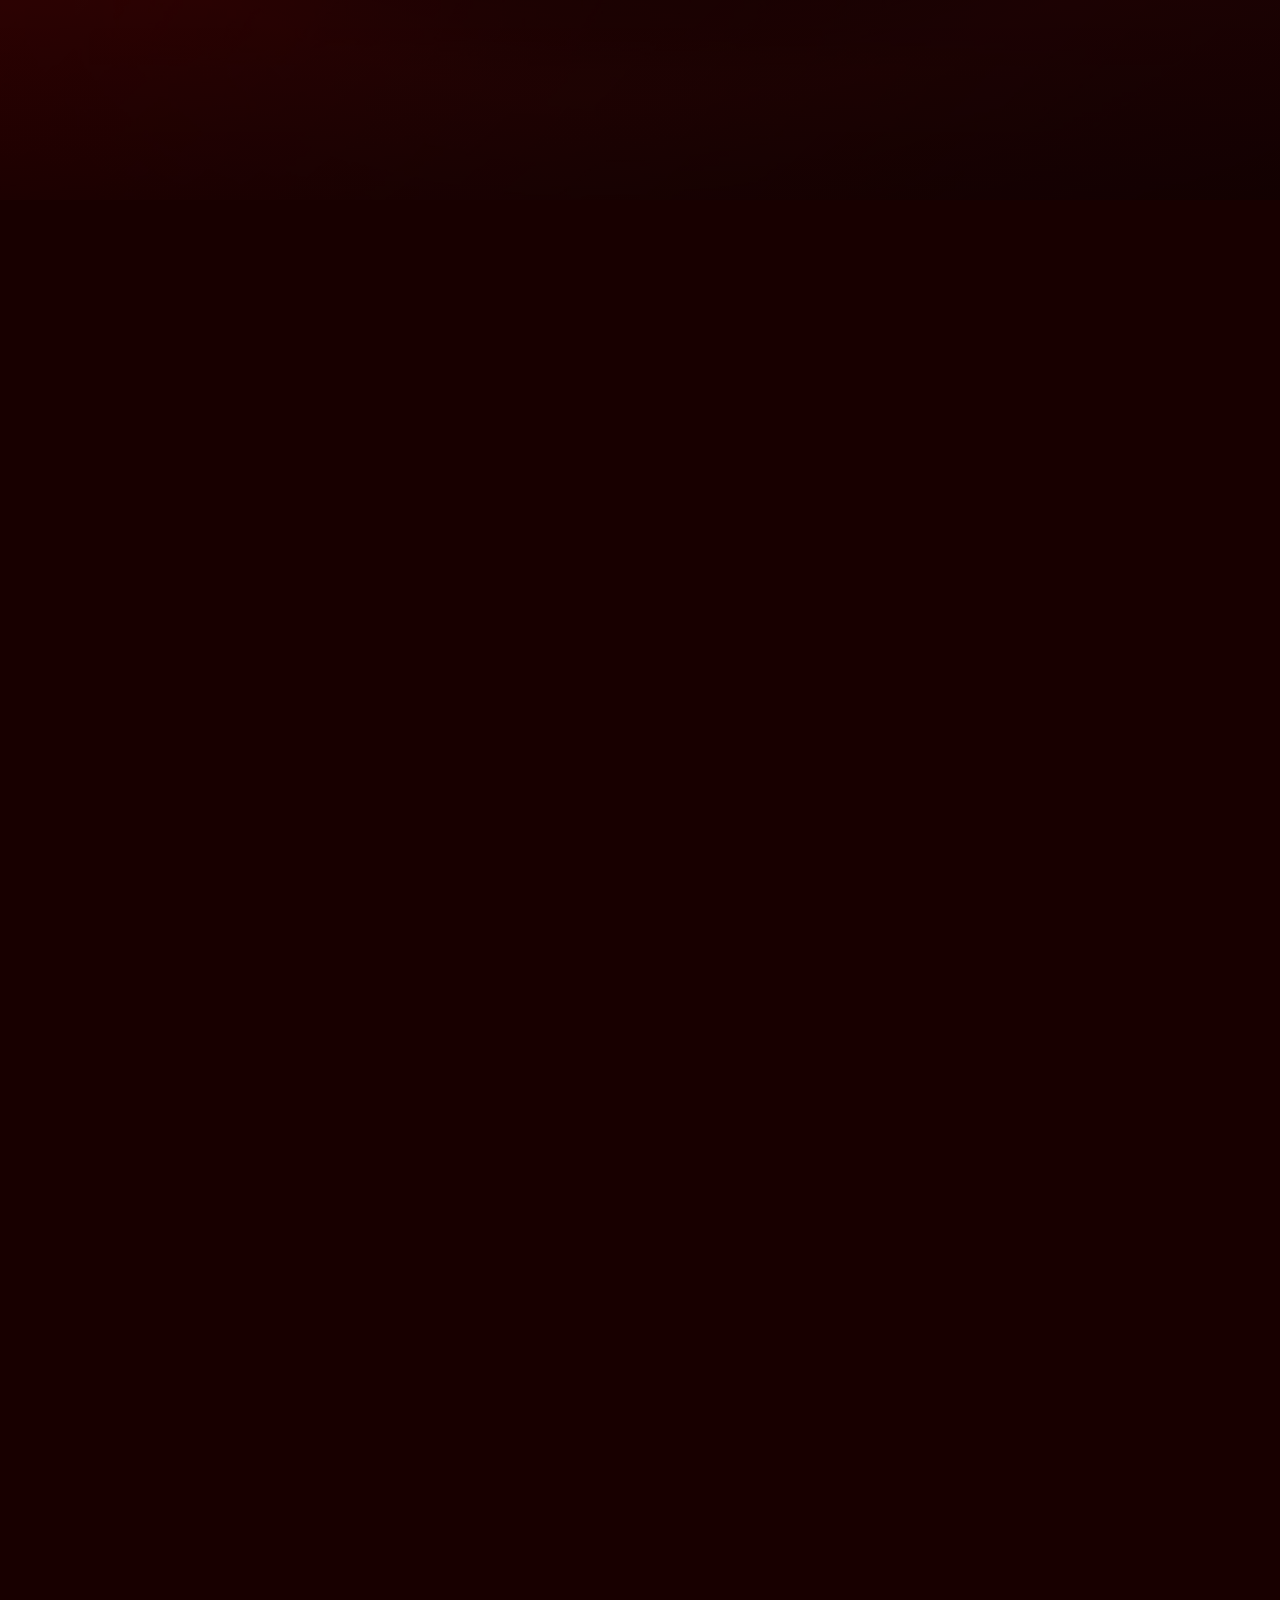
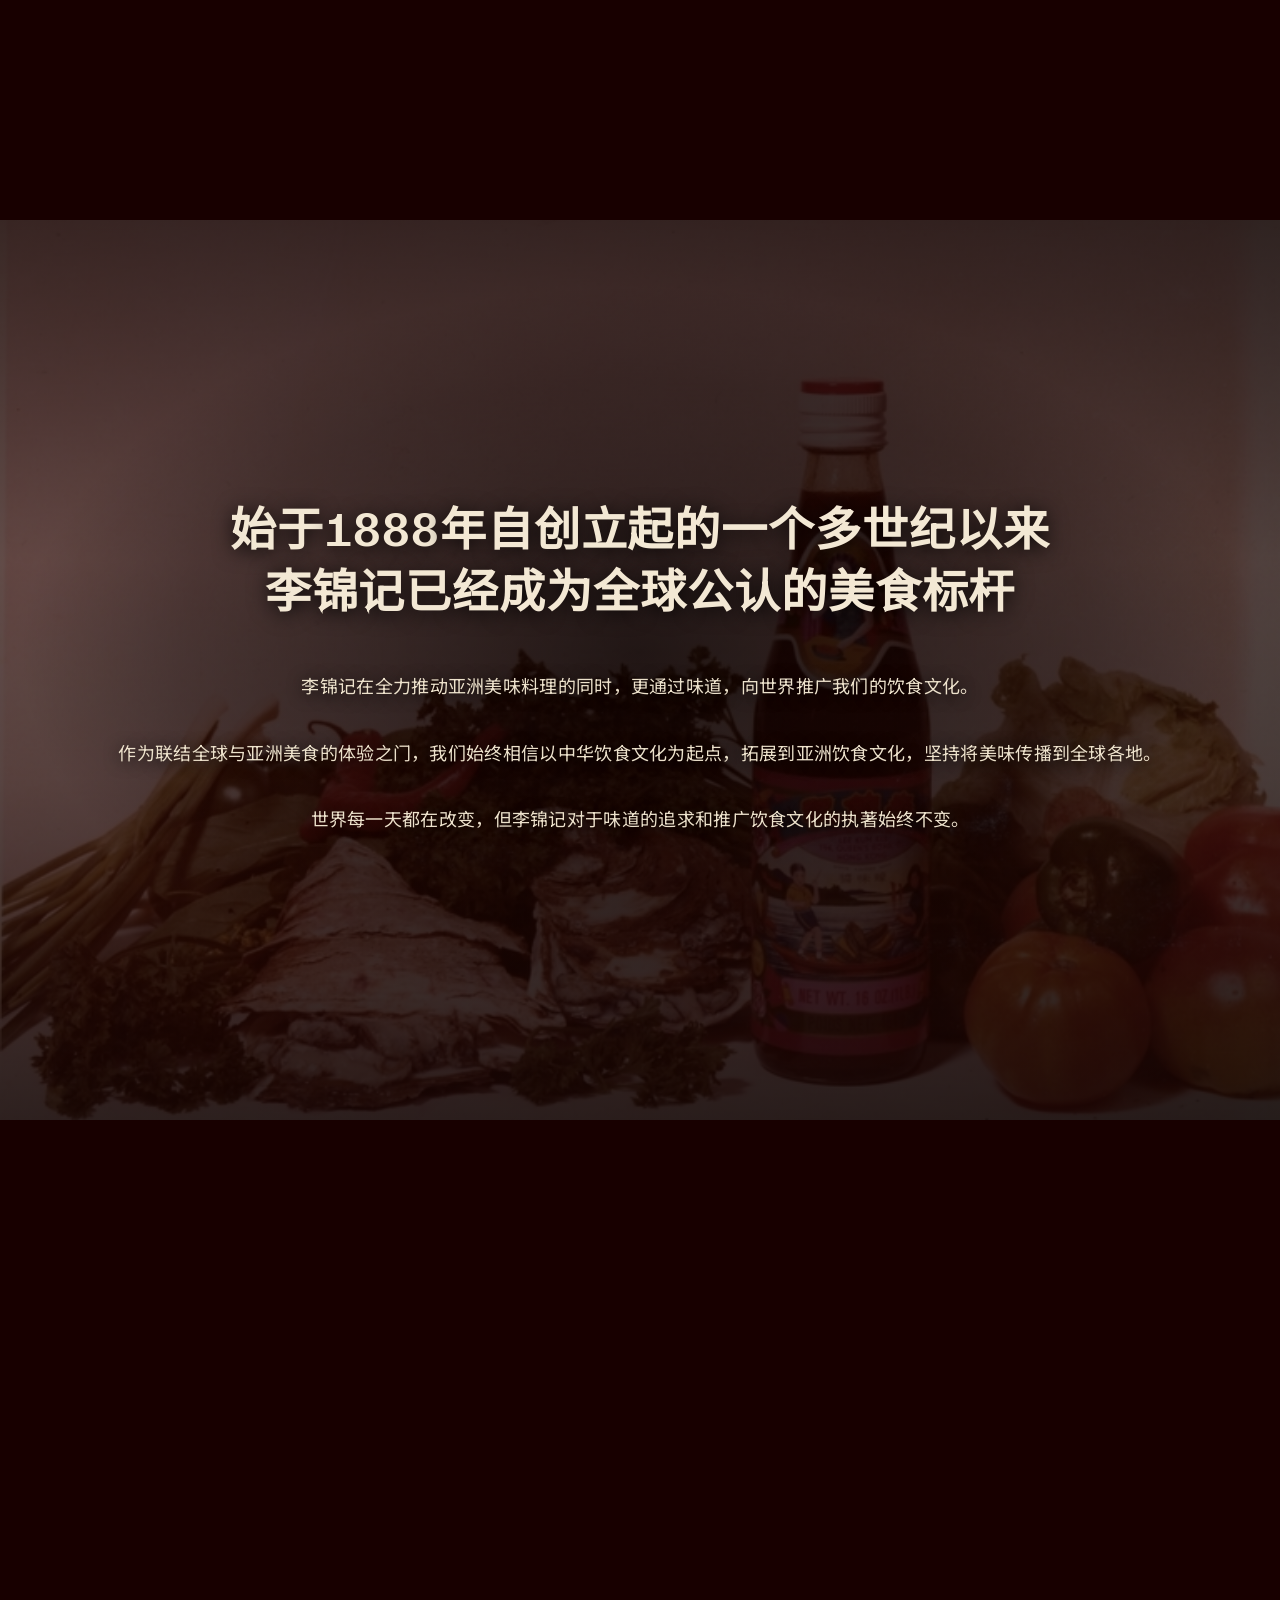
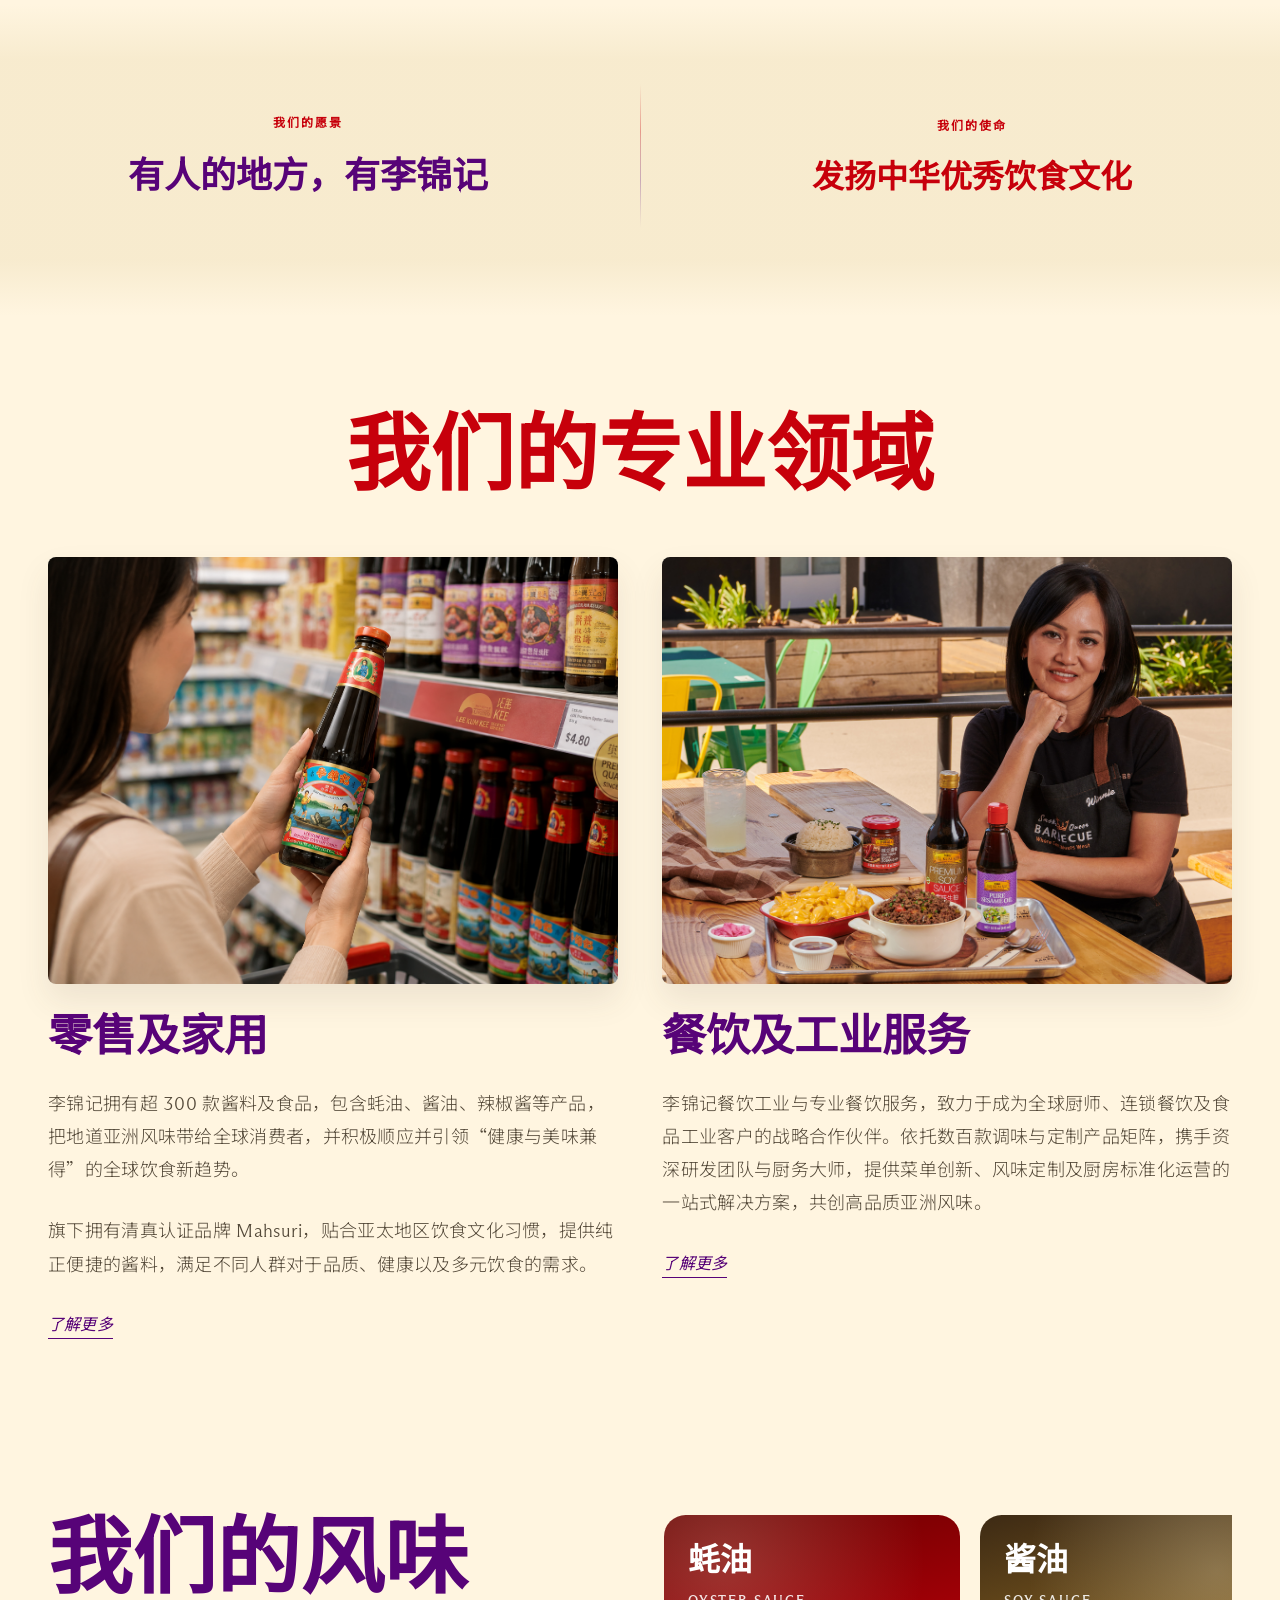
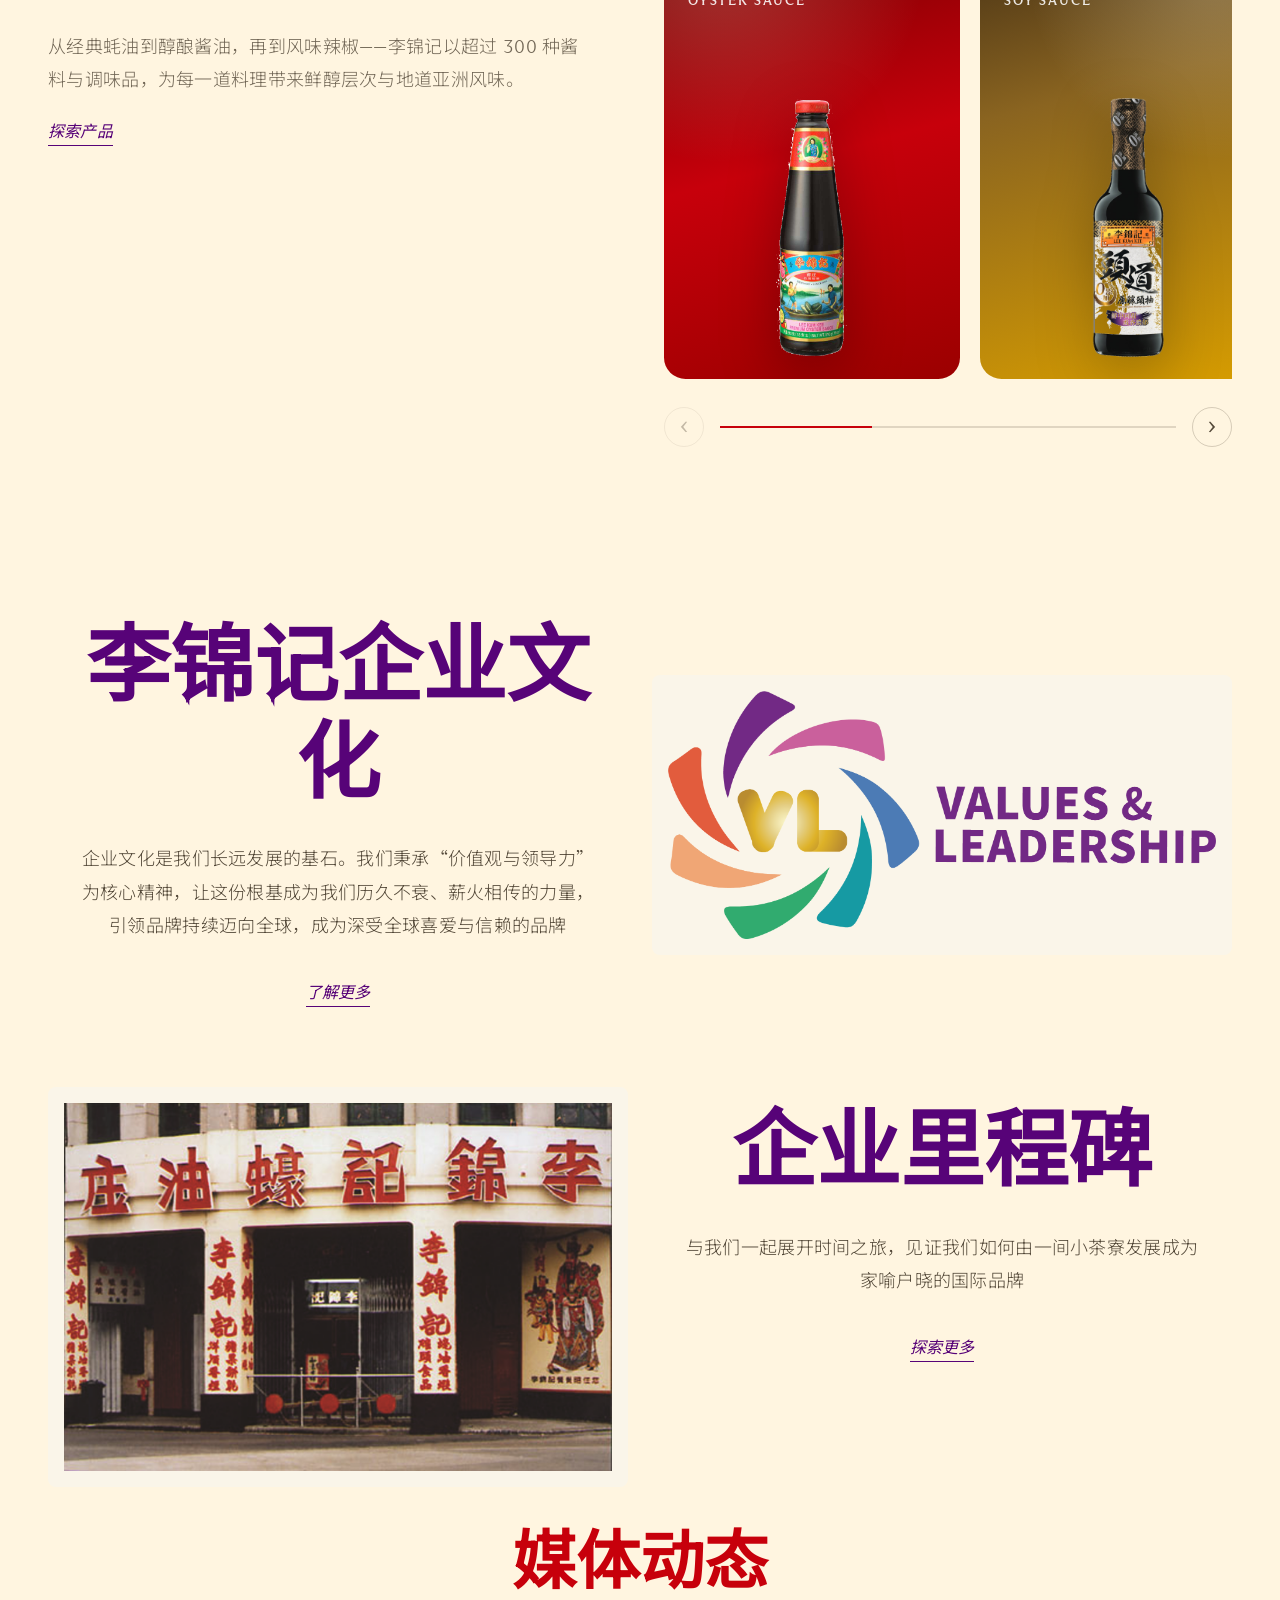
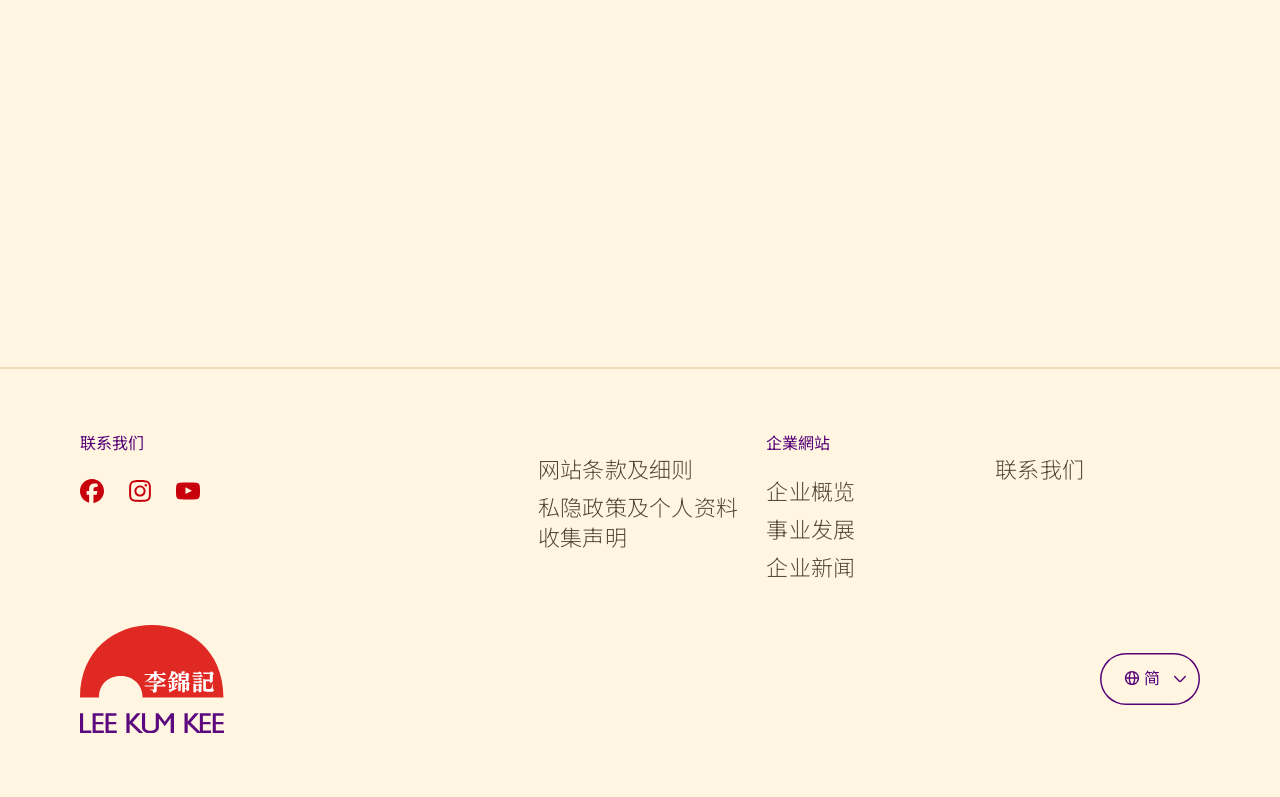
==== commit deea599b: "Remove red label lines above culture and milestones headlines Co-authored-by: Terencefong62 <Terence" ====
--- a/index.html
+++ b/index.html
@@ -476,7 +476,6 @@
     <div class="row align-items-center gap-y-lg">
       <div class="col-12 col-6@md">
         <div class="home-culture__content-inner">
-          <span class="home-culture__label">价值观与领导力</span>
           <h2 class="home-culture__title G28-grid-title display-lg">李锦记企业文化</h2>
           <p class="home-culture__description">企业文化是我们长远发展的基石。我们秉承“价值观与领导力”为核心精神，让这份根基成为我们历久不衰、薪火相传的力量，引领品牌持续迈向全球，成为深受全球喜爱与信赖的品牌</p>
           <a href="/zh-cn/about-lkk/company-vision-mission-and-corporate-culture" class="home-culture__cta link">了解更多</a>
@@ -500,7 +499,6 @@
     <div class="row align-items-center gap-y-lg flex-direction-row-reverse@md-up">
       <div class="col-12 col-6@md">
         <div class="home-culture__content-inner">
-          <span class="home-culture__label">百年传承</span>
           <h2 class="home-culture__title G28-grid-title display-lg">企业里程碑</h2>
           <p class="home-culture__description">与我们一起展开时间之旅，见证我们如何由一间小茶寮发展成为家喻户晓的国际品牌</p>
           <a href="/zh-cn/about-lkk/milestones" class="home-culture__cta link">探索更多</a>
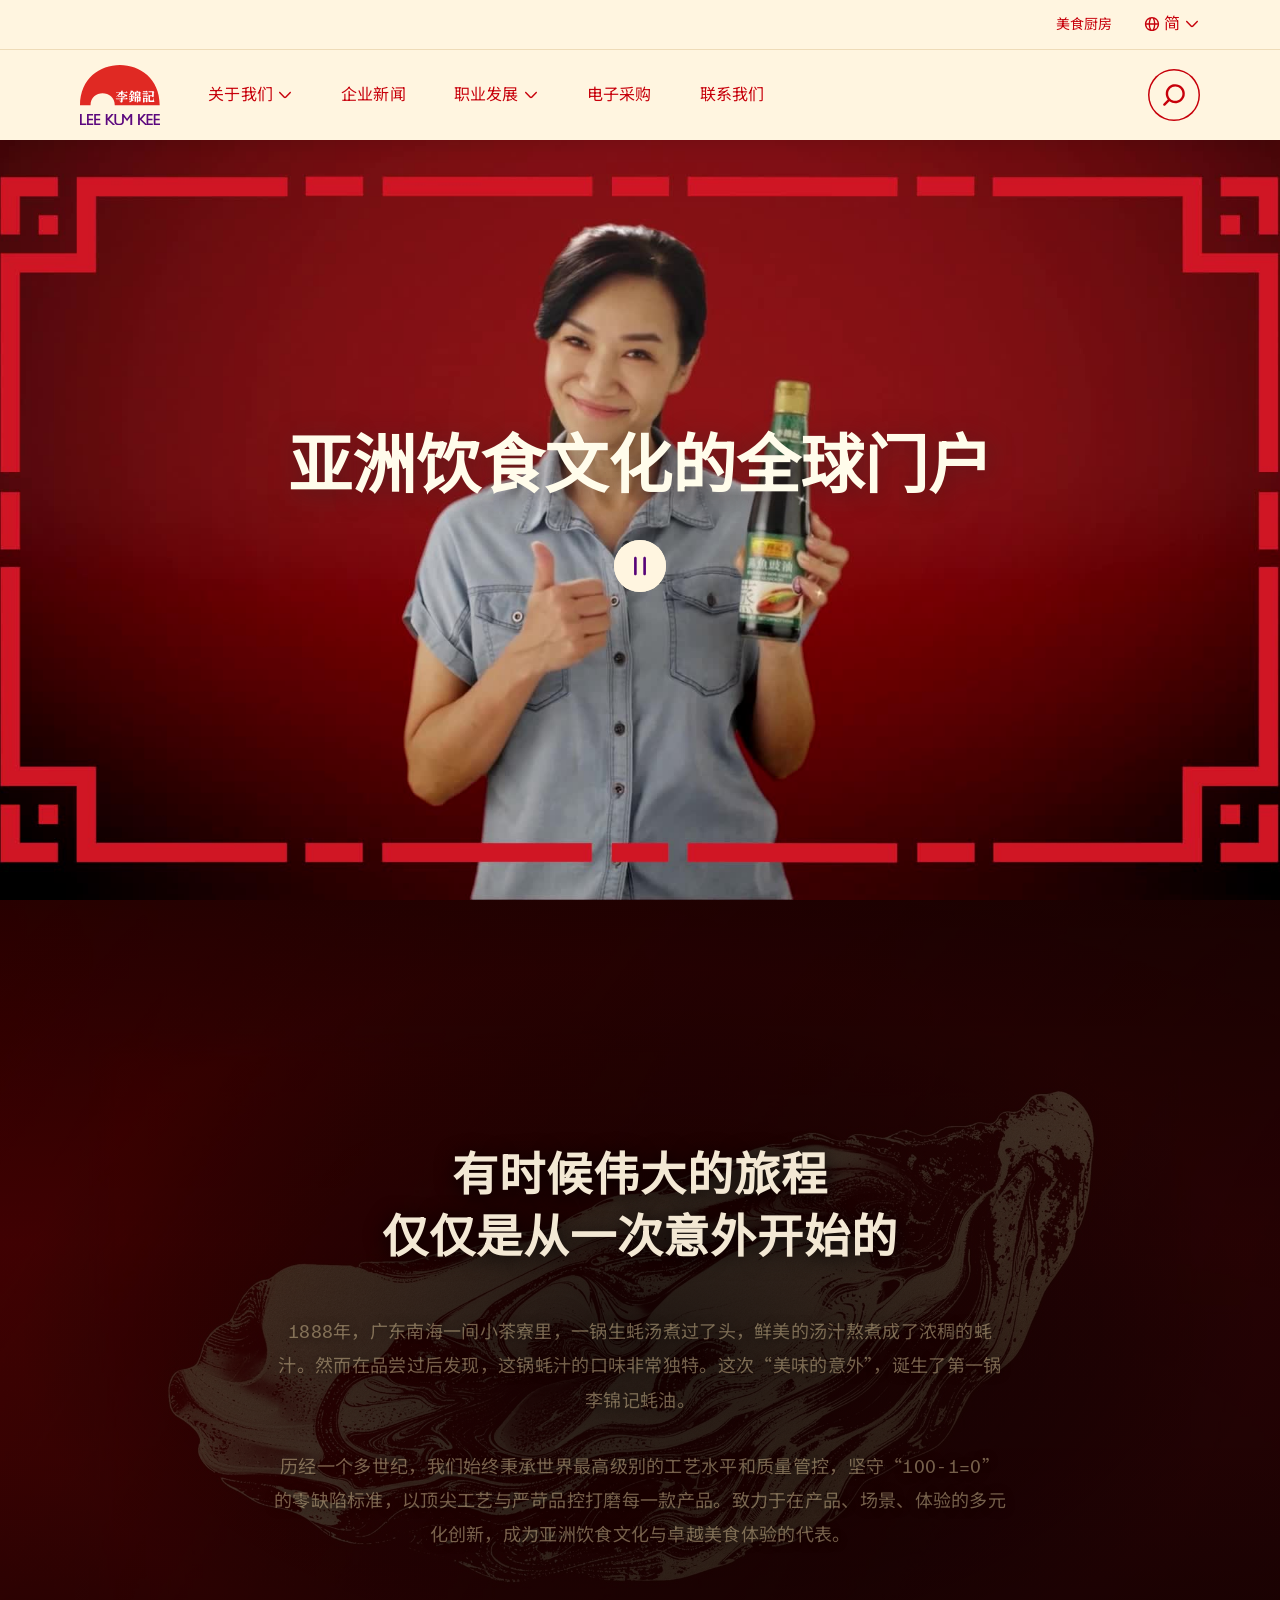
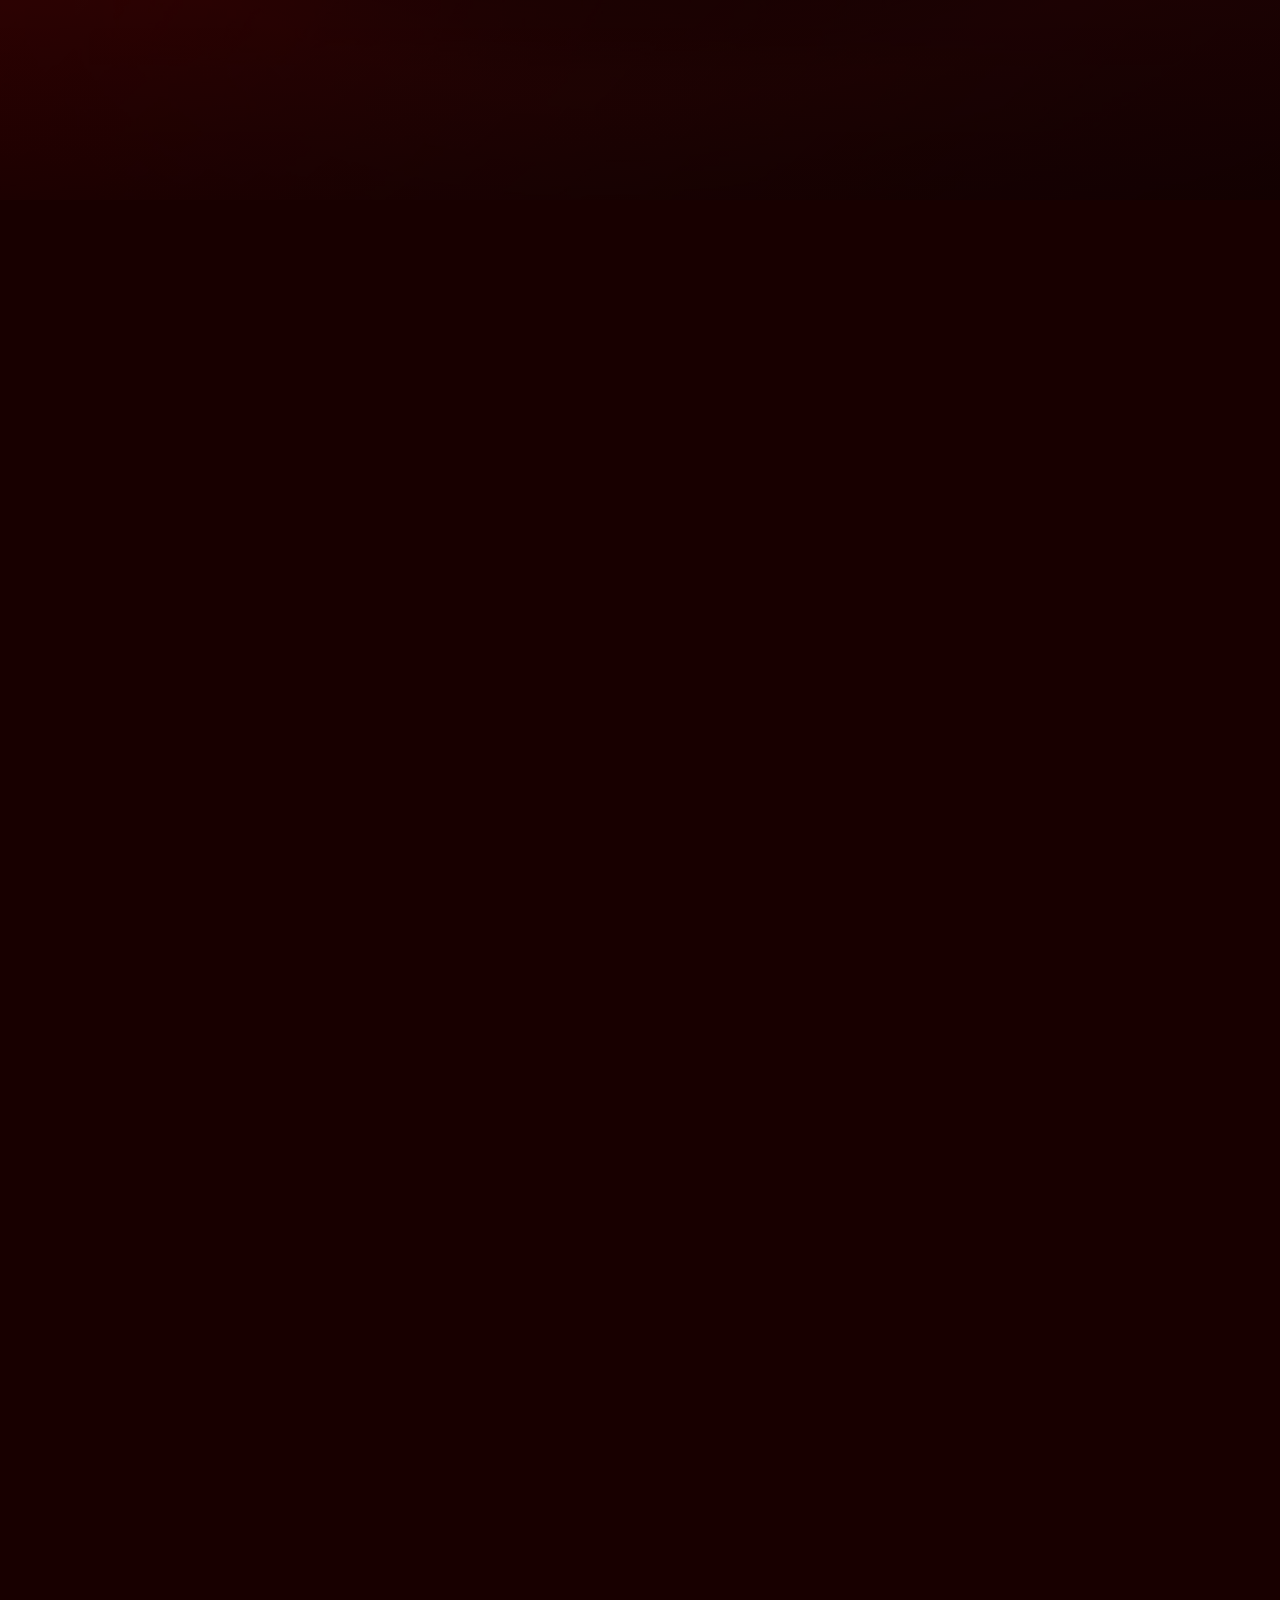
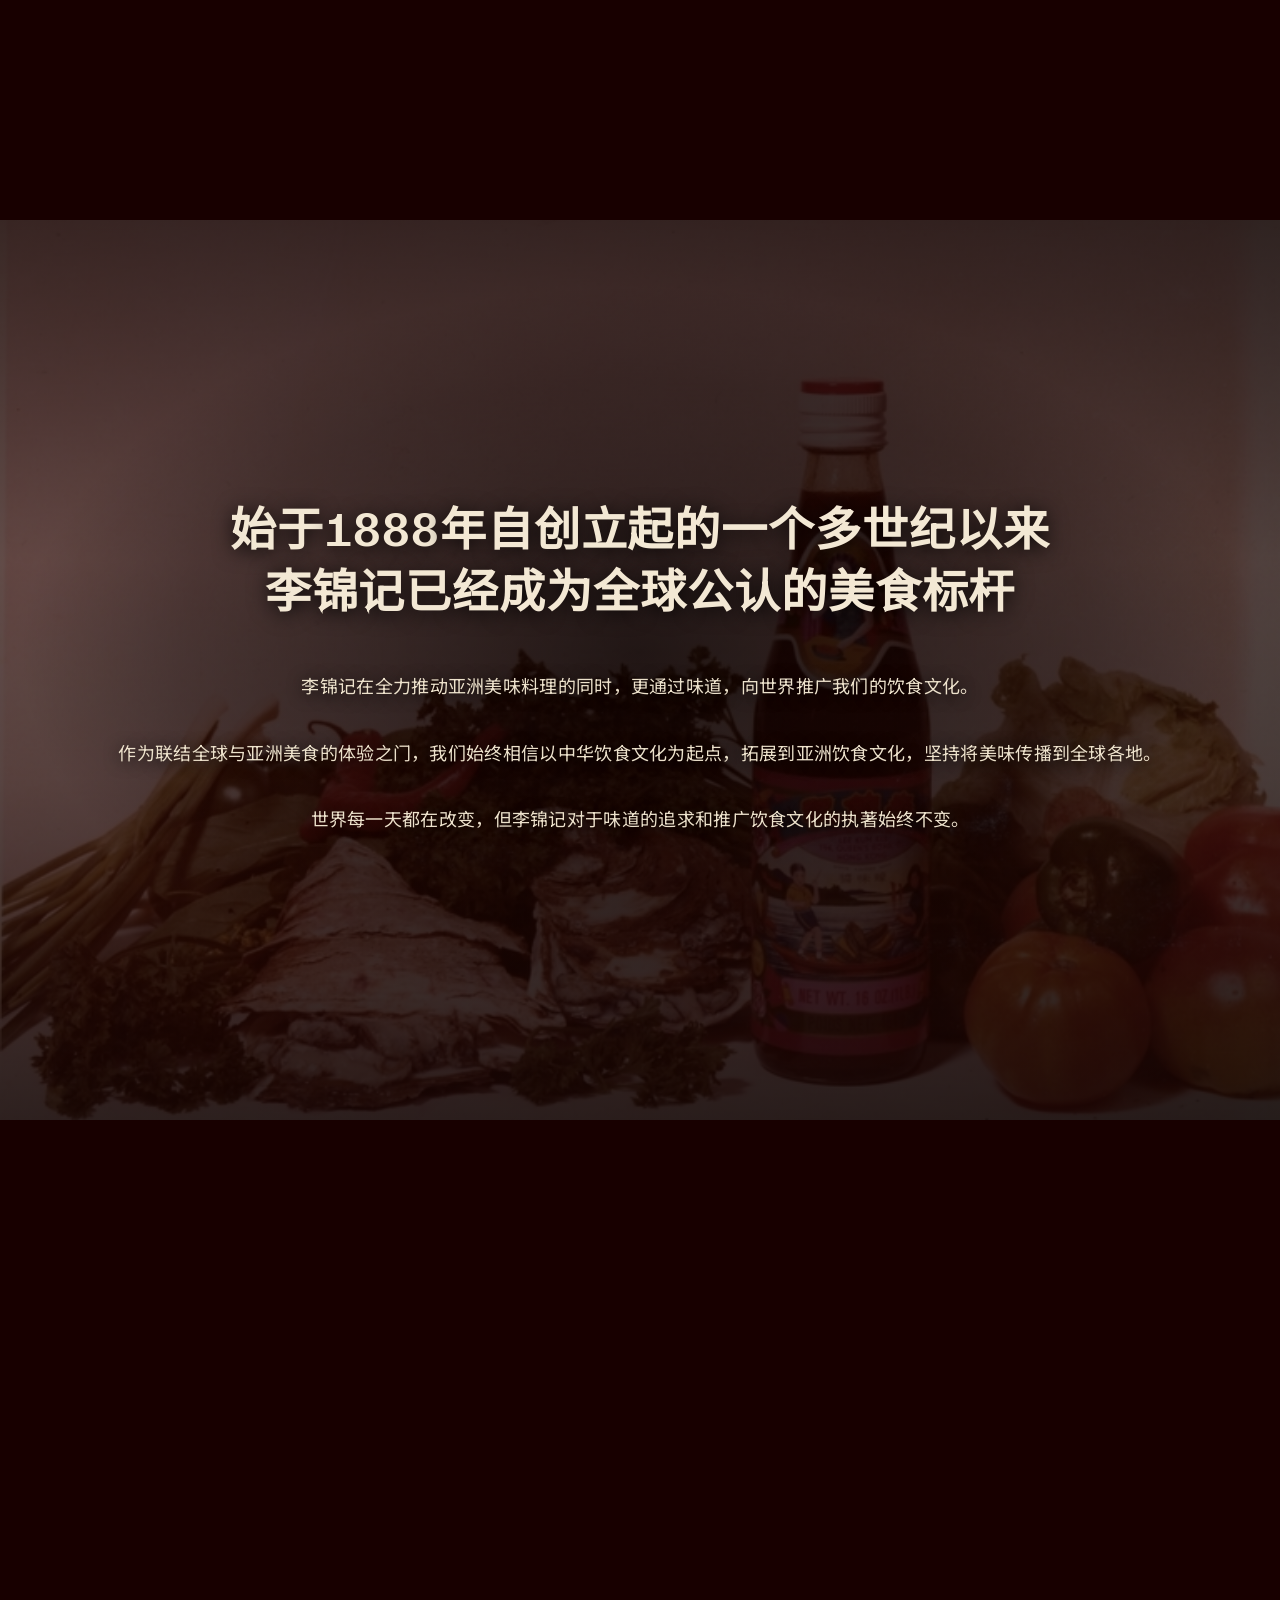
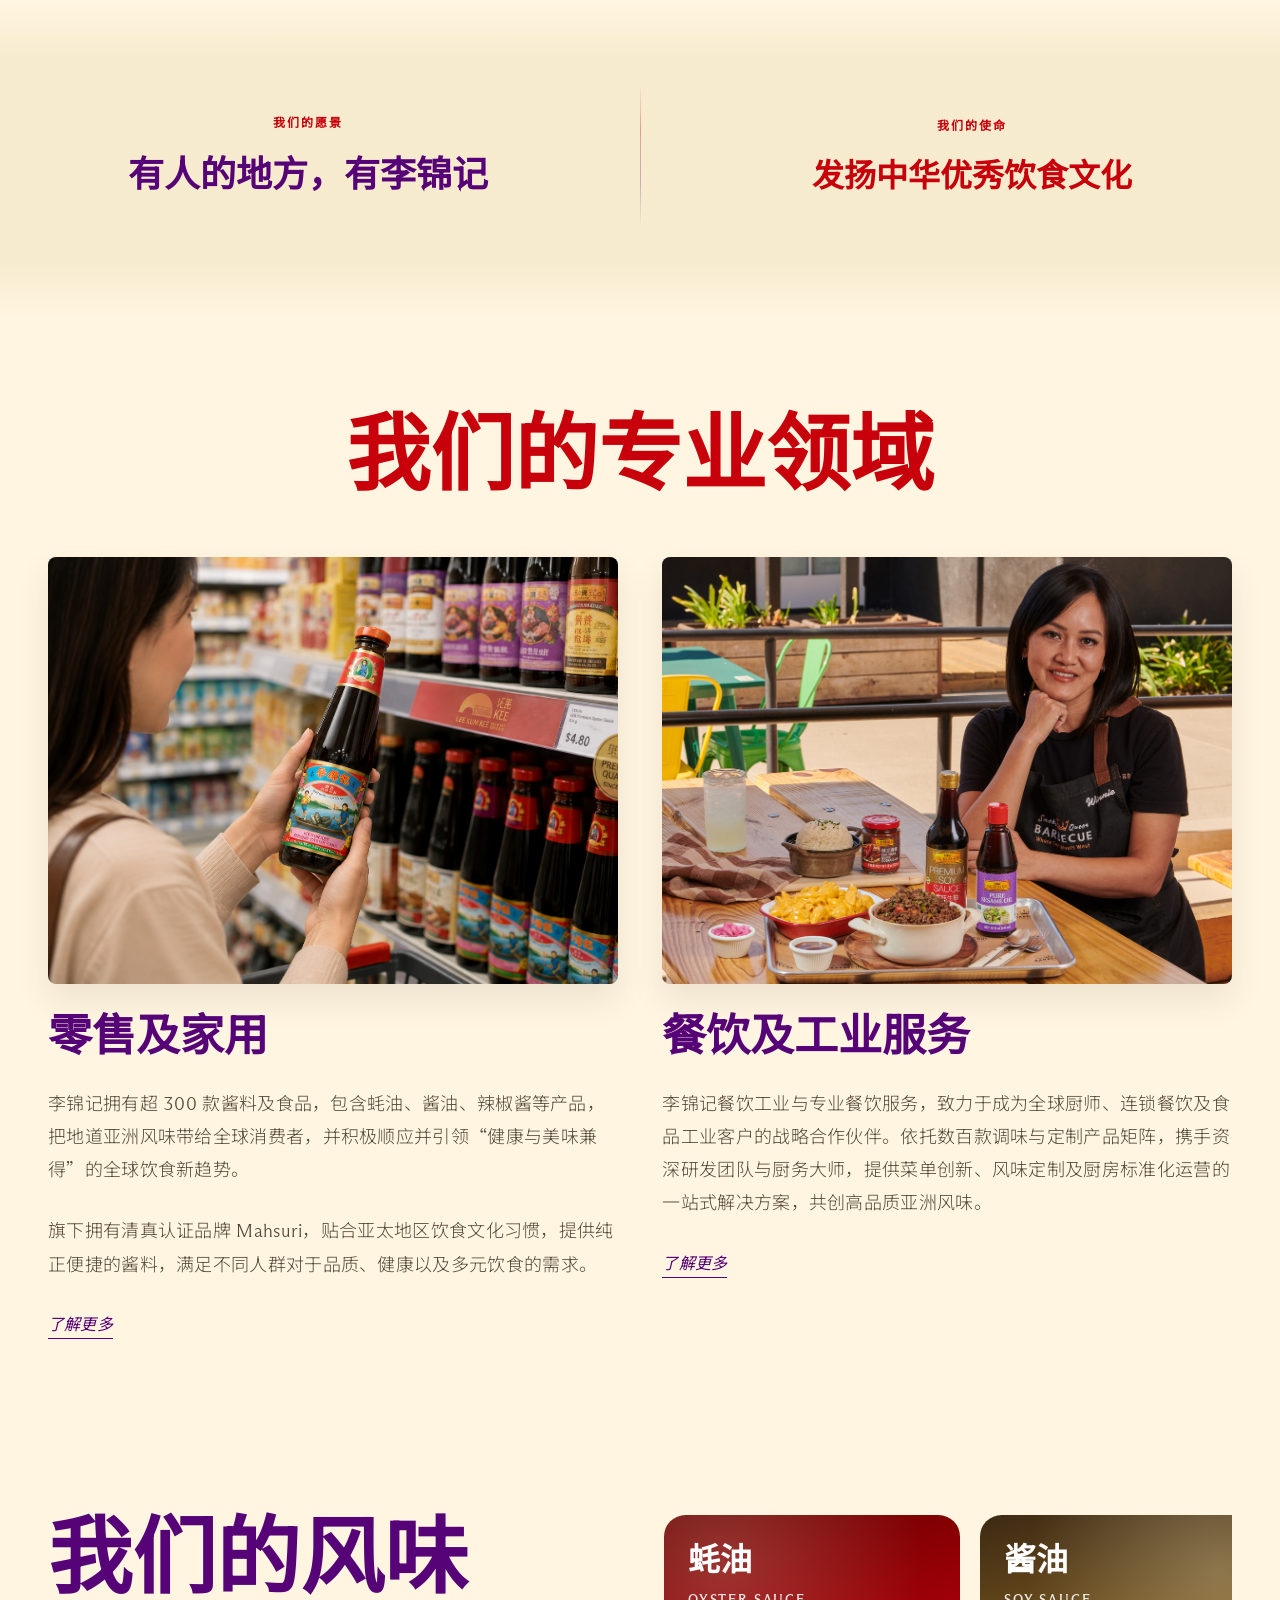
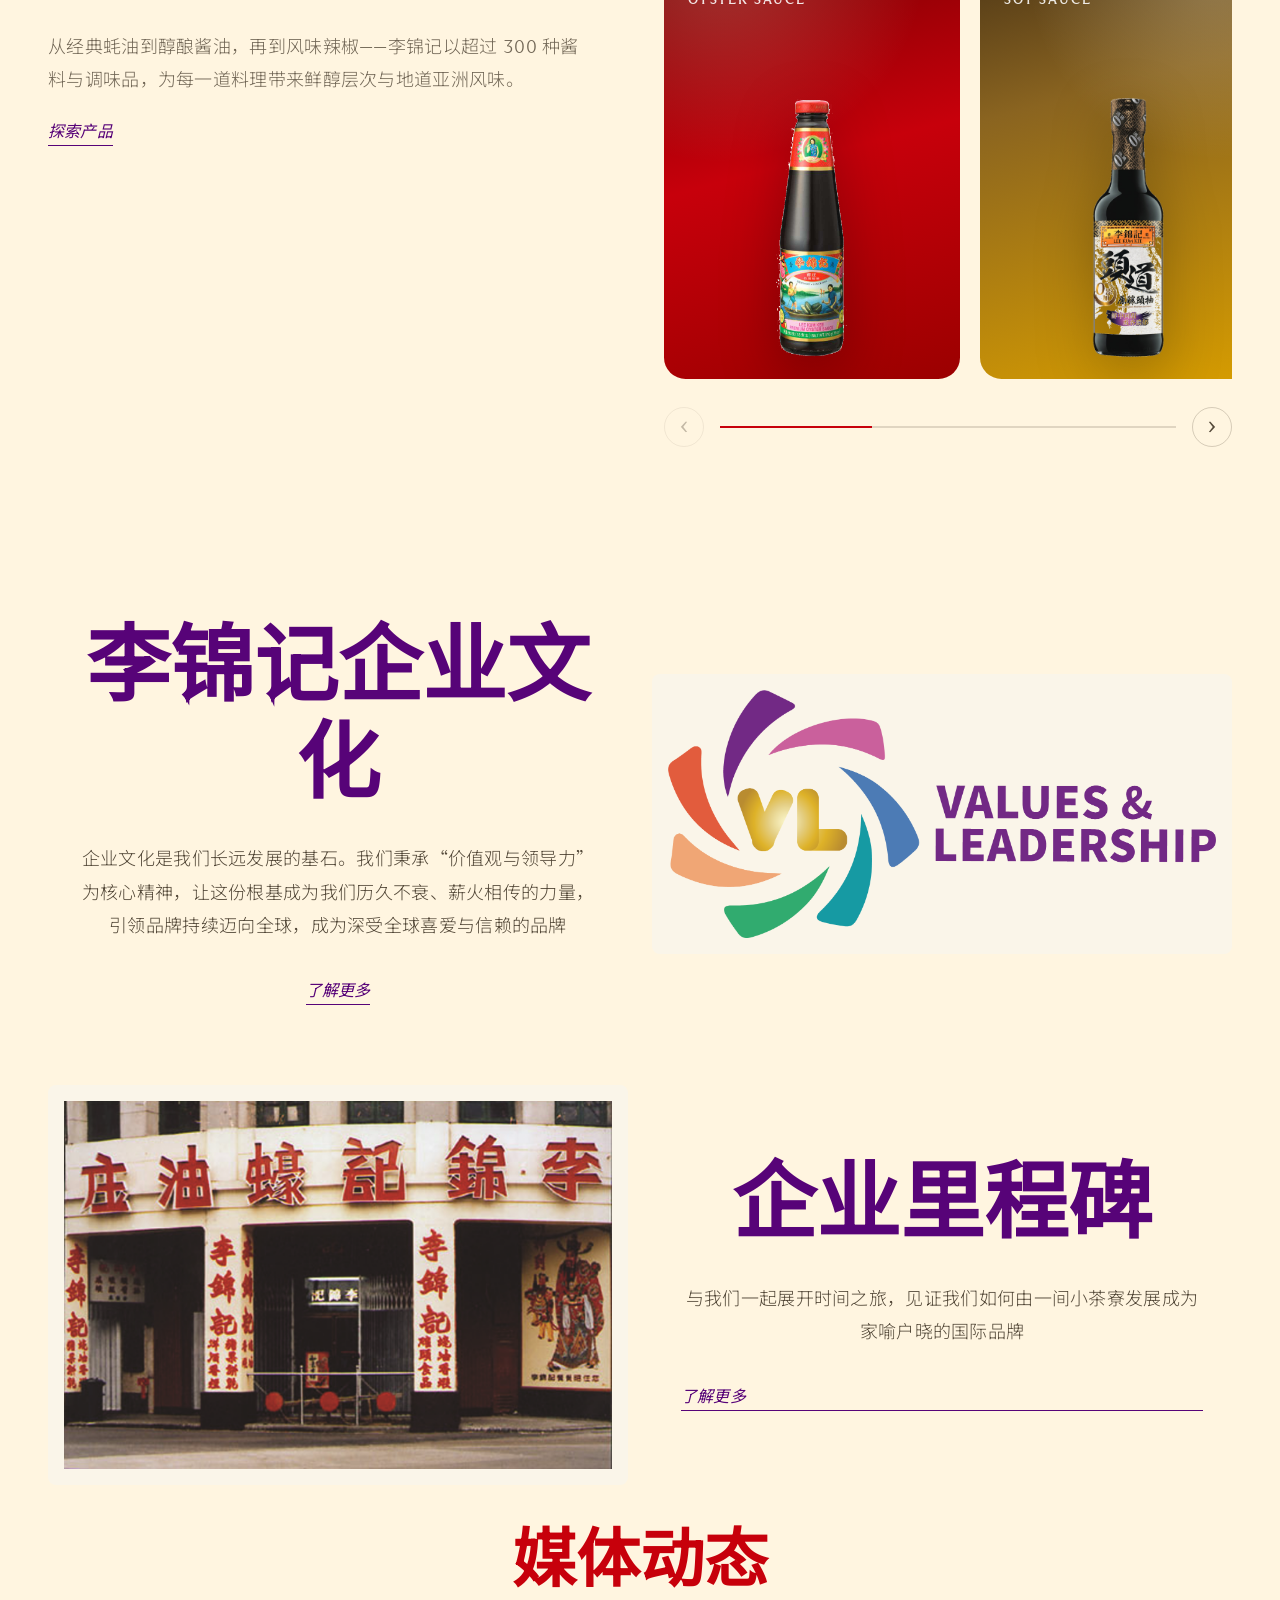
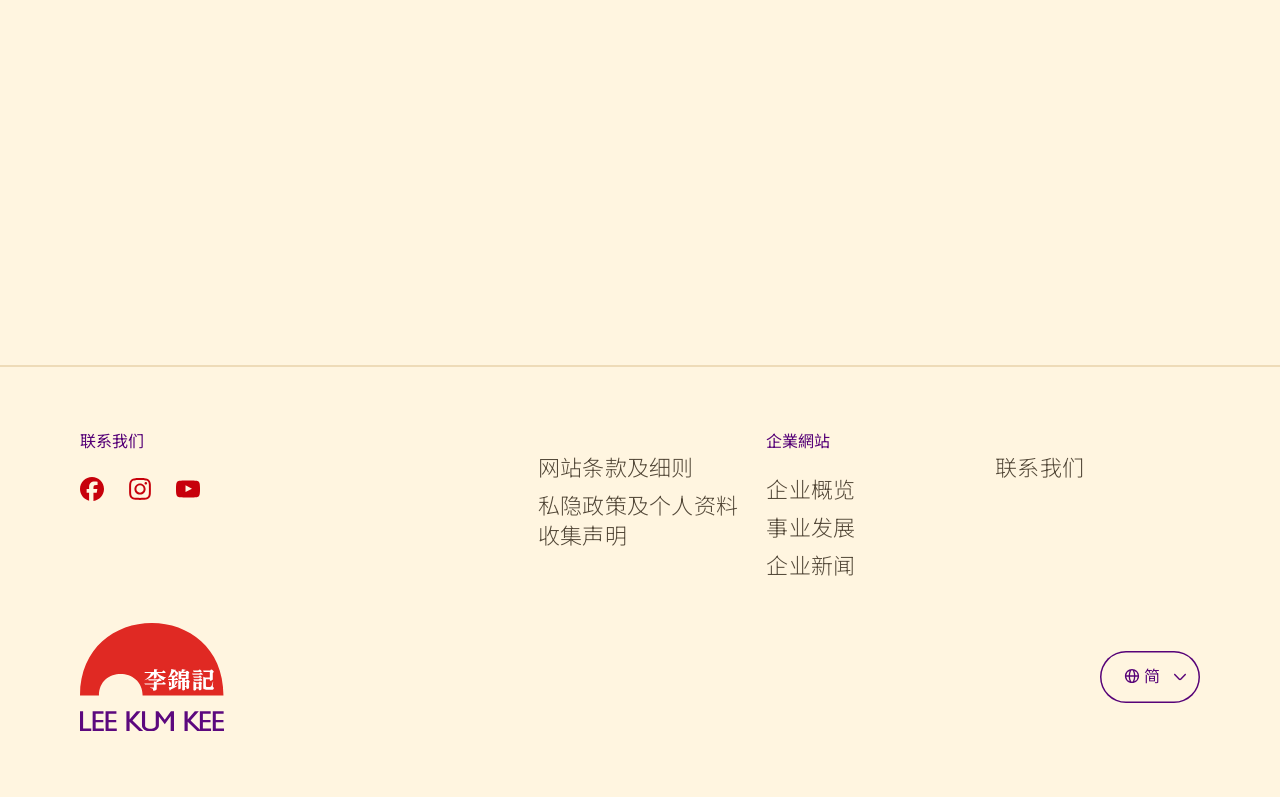
==== commit 29229c11: "Change milestones CTA text to 了解更多 Co-authored-by: Terencefong62 <Terencefong62@users.noreply.github" ====
--- a/index.html
+++ b/index.html
@@ -501,7 +501,7 @@
         <div class="home-culture__content-inner">
           <h2 class="home-culture__title G28-grid-title display-lg">企业里程碑</h2>
           <p class="home-culture__description">与我们一起展开时间之旅，见证我们如何由一间小茶寮发展成为家喻户晓的国际品牌</p>
-          <a href="/zh-cn/about-lkk/milestones" class="home-culture__cta link">探索更多</a>
+          <a href="/zh-cn/about-lkk/milestones" class="home-culture__cta link">了解更多</a>
         </div>
       </div>
       <div class="col-12 col-6@md">
--- a/assets/css/home-sections.css
+++ b/assets/css/home-sections.css
@@ -768,9 +768,30 @@
 }
 
 @media (min-width: 48em) {
+  #milestones .row.align-items-center {
+    align-items: stretch;
+  }
+
+  #milestones .col-6\@md {
+    display: flex;
+    flex-direction: column;
+  }
+
   .home-culture--reverse .home-culture__visual,
   .home-culture--reverse .home-culture__content-inner {
     min-height: clamp(18rem, 28vw, 24rem);
+  }
+
+  #milestones .home-culture__visual,
+  #milestones .home-culture__content-inner {
+    flex: 1;
+    height: 100%;
+  }
+
+  #milestones .home-culture__content-inner {
+    display: flex;
+    flex-direction: column;
+    justify-content: center;
   }
 }
 
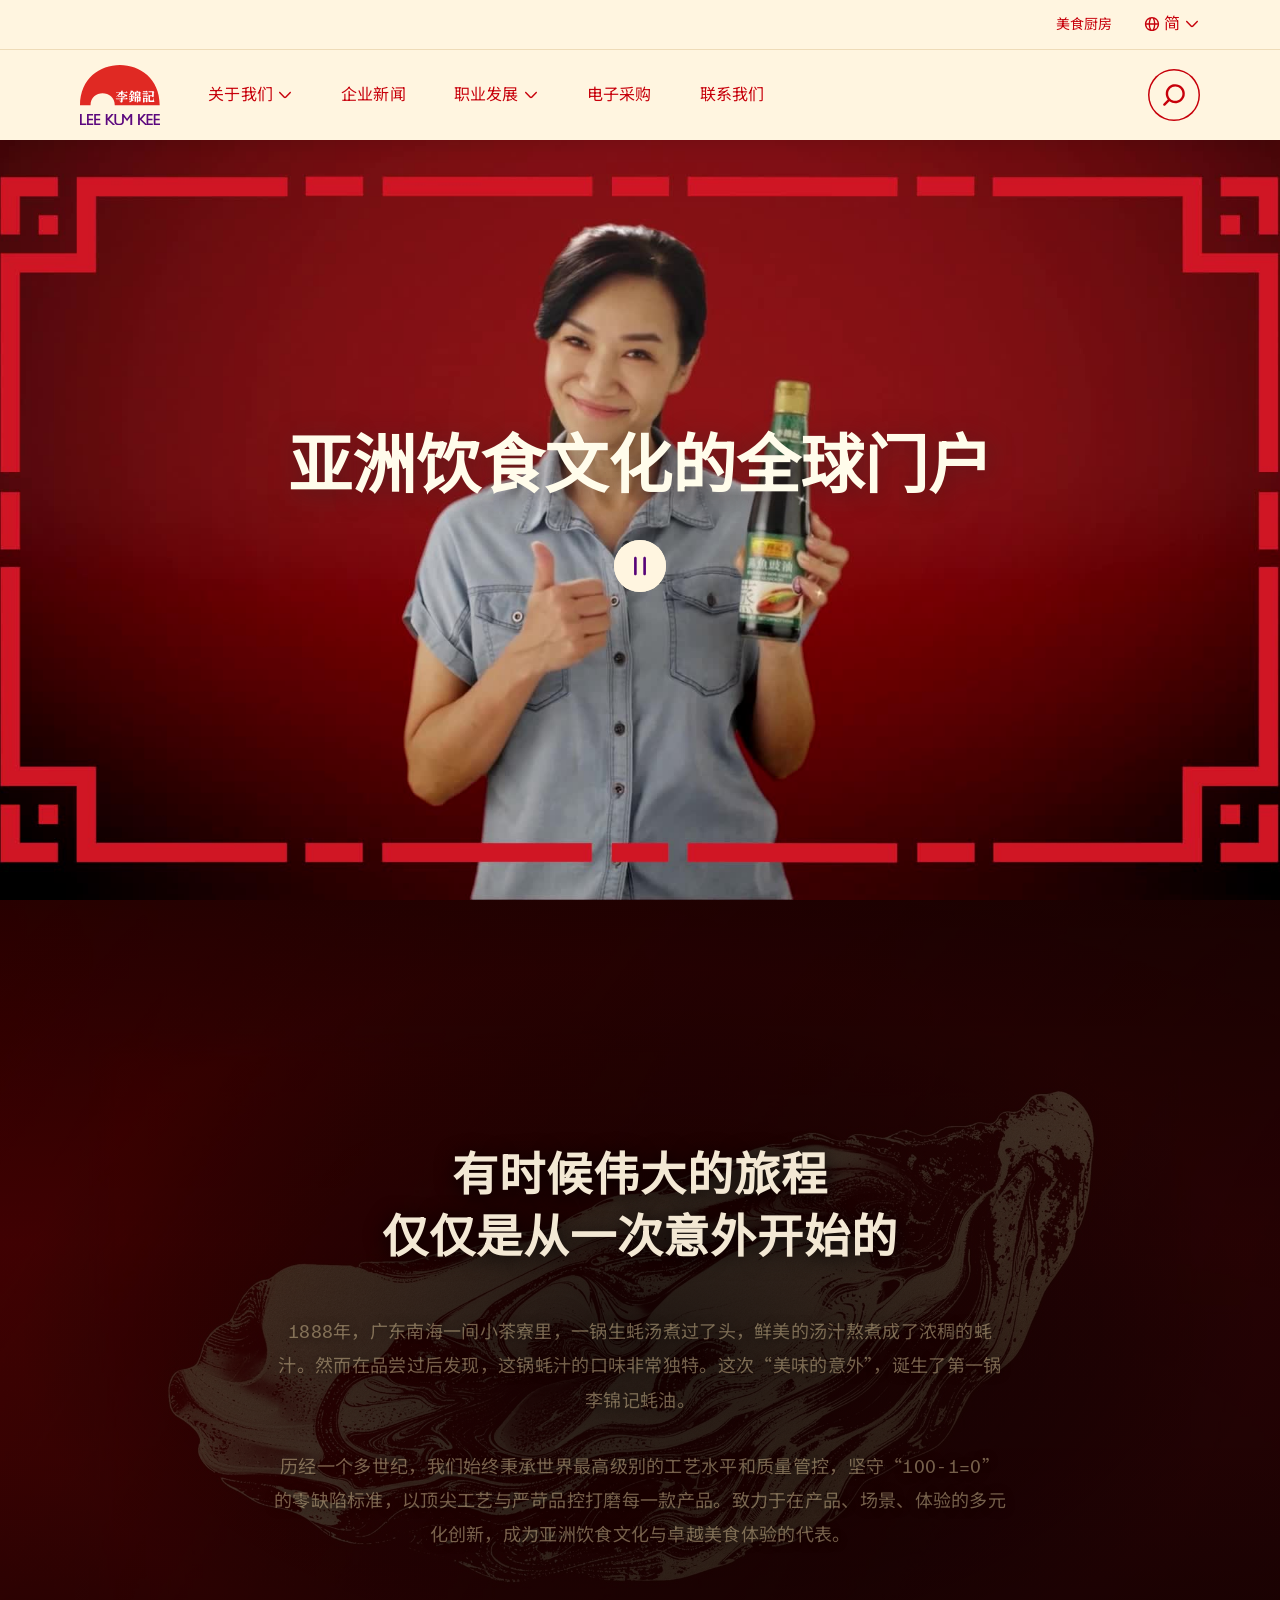
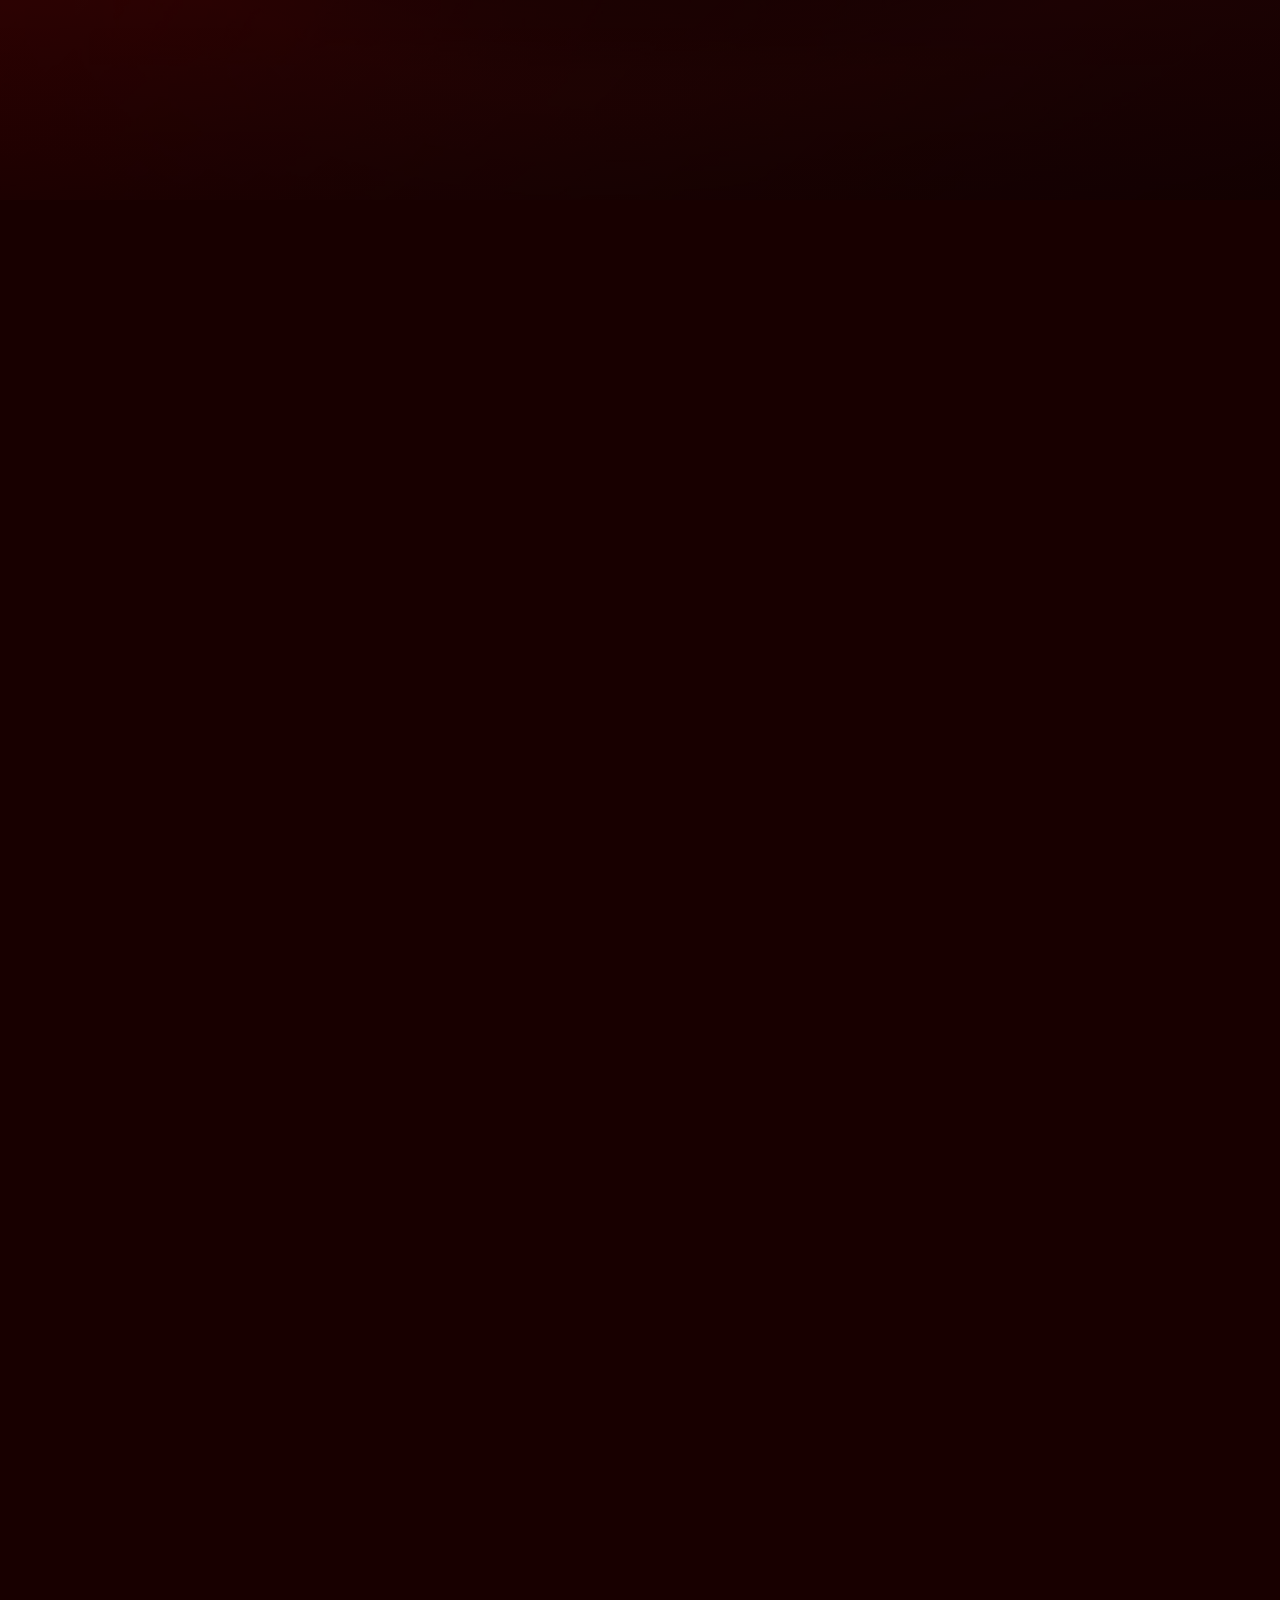
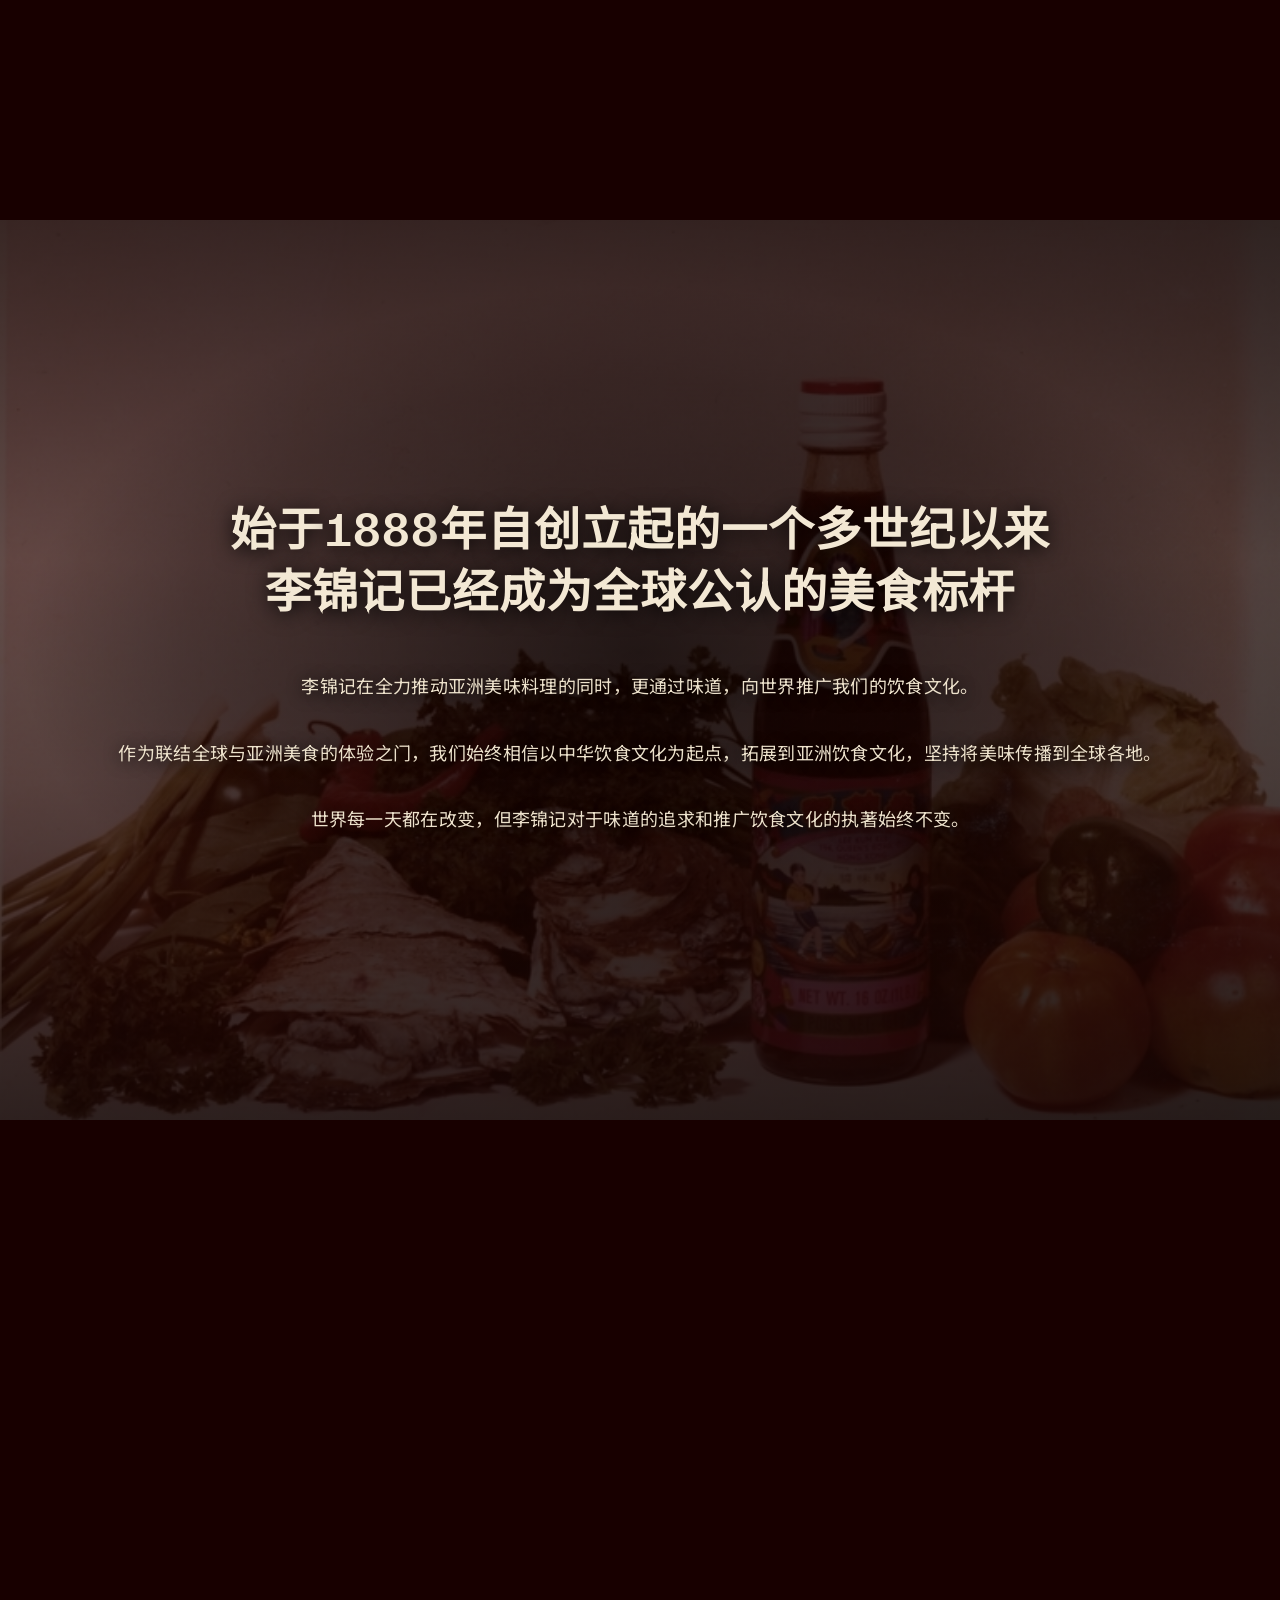
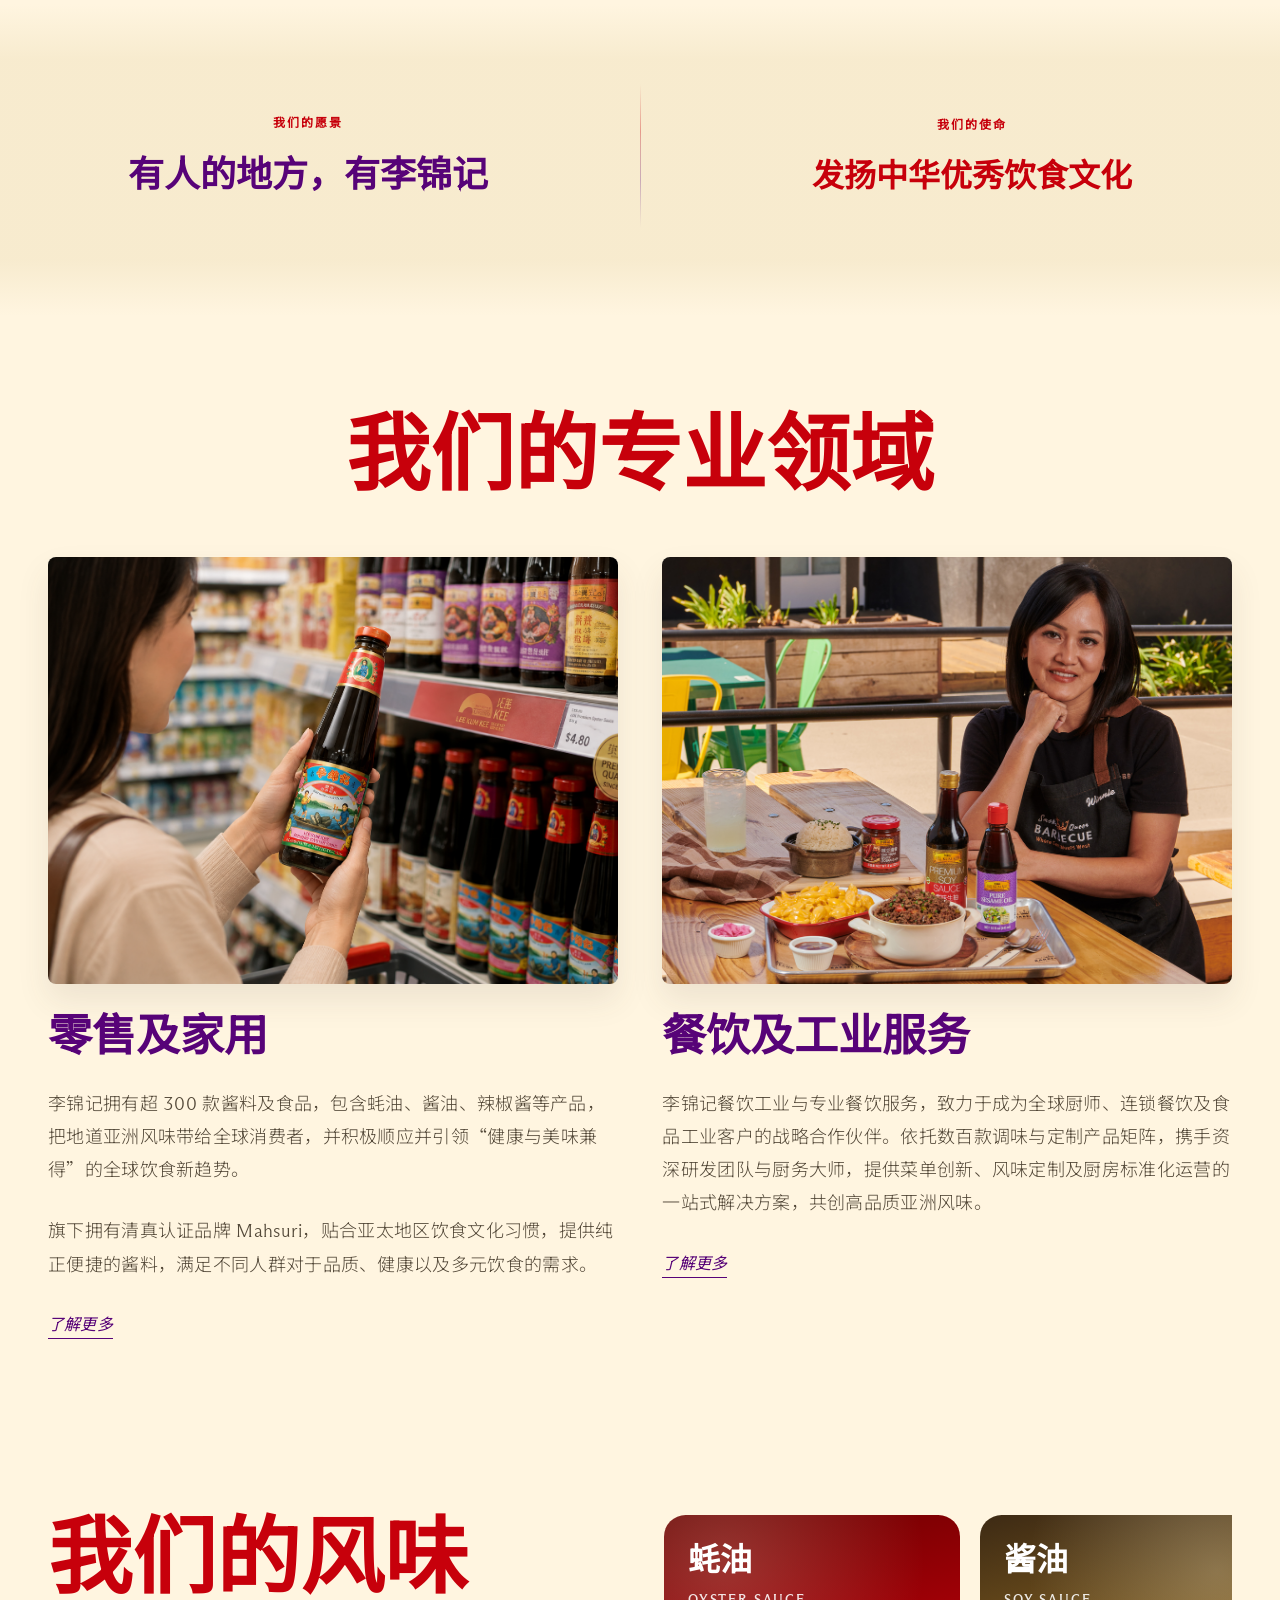
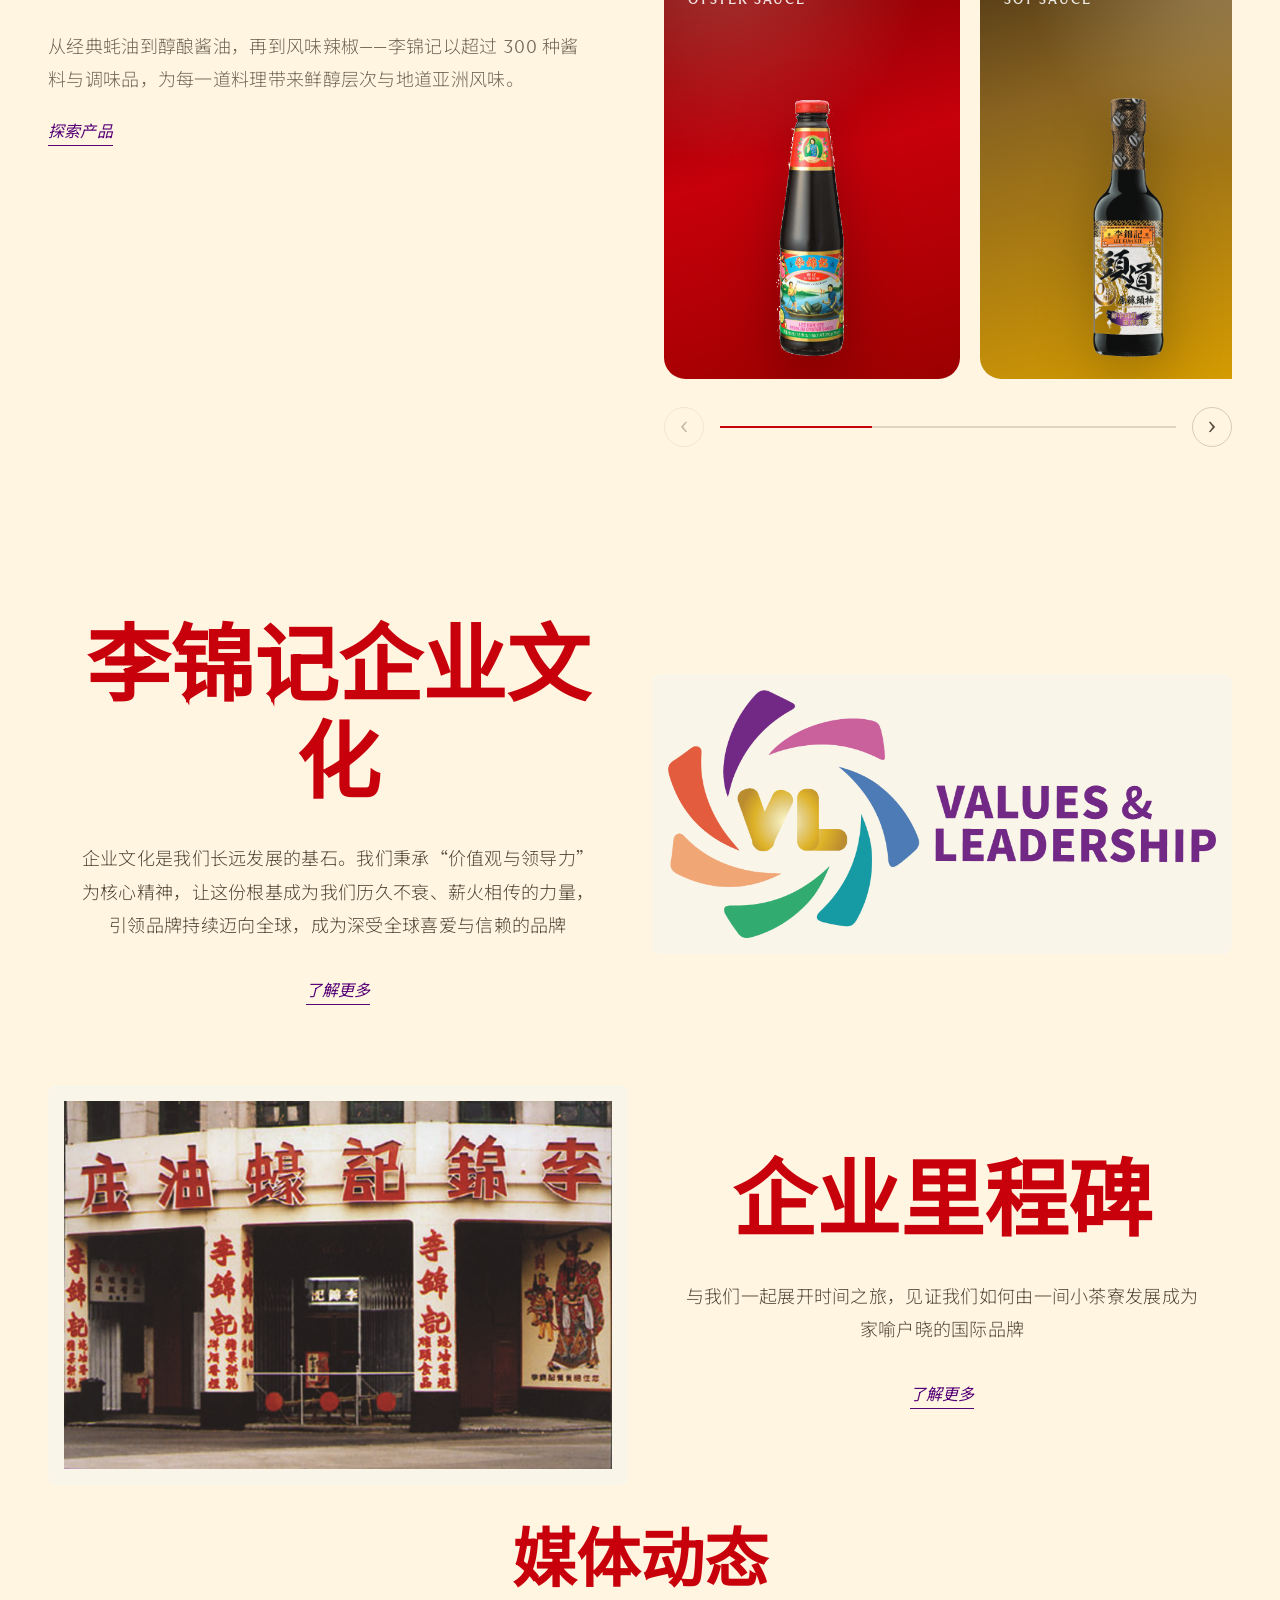
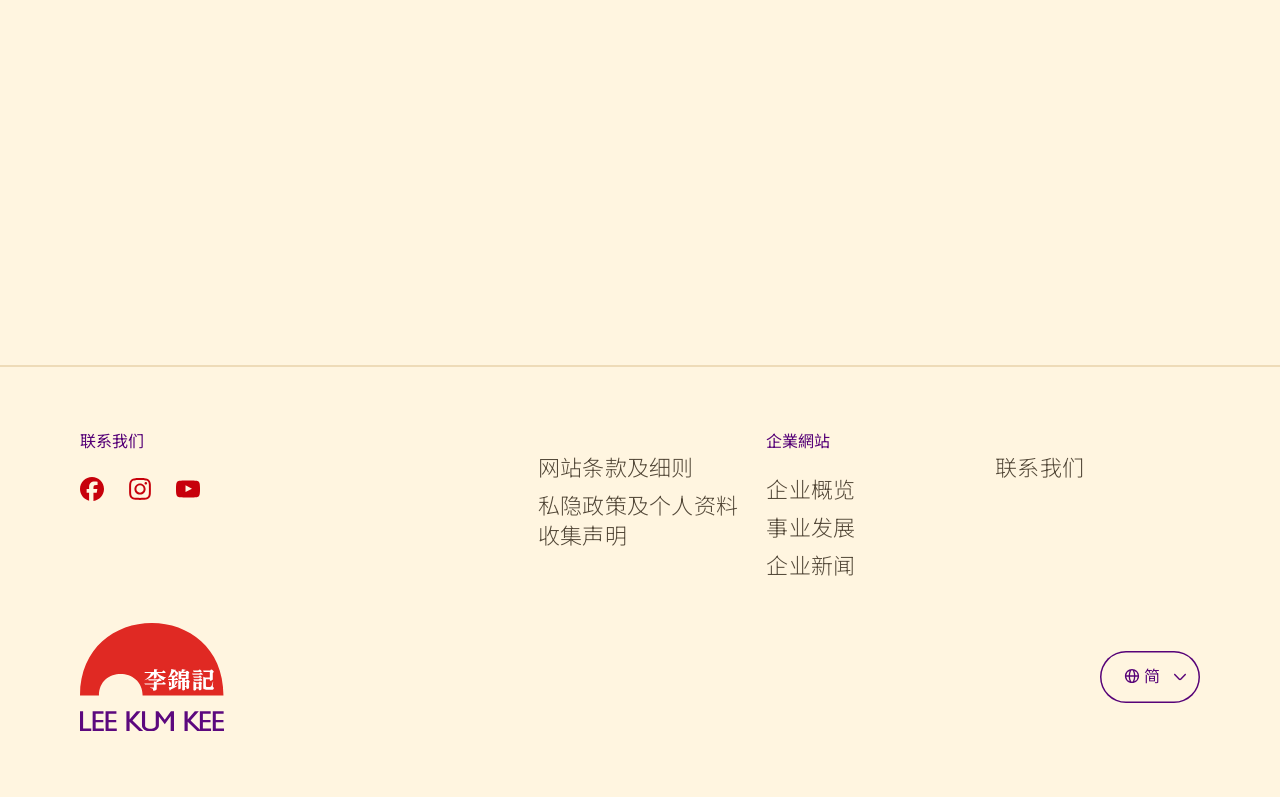
==== commit 7da72c34: "Center milestones CTA and limit underline to link text Wrap 了解更多 in a span so the underline matches " ====
--- a/index.html
+++ b/index.html
@@ -501,7 +501,7 @@
         <div class="home-culture__content-inner">
           <h2 class="home-culture__title G28-grid-title display-lg">企业里程碑</h2>
           <p class="home-culture__description">与我们一起展开时间之旅，见证我们如何由一间小茶寮发展成为家喻户晓的国际品牌</p>
-          <a href="/zh-cn/about-lkk/milestones" class="home-culture__cta link">了解更多</a>
+          <a href="/zh-cn/about-lkk/milestones" class="home-culture__cta link"><span class="home-culture__cta-text">了解更多</span></a>
         </div>
       </div>
       <div class="col-12 col-6@md">
--- a/assets/css/home-sections.css
+++ b/assets/css/home-sections.css
@@ -231,7 +231,7 @@
 
 .home-flavours__title {
   margin: 0;
-  color: var(--classic-combinaisons-content-main-secondary, #570378);
+  color: var(--classic-combinaisons-content-main-primary, #c7000b);
   line-height: 1.15;
   white-space: nowrap;
 }
@@ -747,10 +747,11 @@
   color: var(--classic-combinaisons-content-main-primary, #c7000b);
 }
 
-.home-culture__title {
+.home-culture__title,
+.home-culture__title.G28-grid-title {
   margin: 0;
   line-height: 1.15;
-  color: var(--classic-combinaisons-content-main-secondary, #570378);
+  color: var(--classic-combinaisons-content-main-primary, #c7000b);
 }
 
 .home-culture__cta {
@@ -767,6 +768,39 @@
   background: color-mix(in srgb, var(--classic-combinaisons-surface-container-insert-primary, #f1e3c0) 35%, #fff 65%);
 }
 
+#milestones .home-culture__cta {
+  width: fit-content;
+  margin-inline: auto;
+}
+
+#milestones .home-culture__cta::after {
+  display: none;
+}
+
+#milestones .home-culture__cta-text {
+  position: relative;
+  display: inline-block;
+  padding-bottom: var(--padding-3xs, 0.25rem);
+}
+
+#milestones .home-culture__cta-text::after {
+  content: "";
+  position: absolute;
+  bottom: 0;
+  left: 0;
+  width: 100%;
+  height: 1px;
+  transform: scaleX(1);
+  transform-origin: right;
+  background: var(--atoms-link-button-default-stroke);
+}
+
+#milestones .home-culture__cta:hover .home-culture__cta-text::after,
+#milestones .home-culture__cta:focus .home-culture__cta-text::after {
+  animation: border-slide 0.2s ease-in-out forwards, background 0.4s ease-in-out;
+  background: var(--atoms-link-button-hover-stroke);
+}
+
 @media (min-width: 48em) {
   #milestones .row.align-items-center {
     align-items: stretch;
@@ -793,6 +827,11 @@
     flex-direction: column;
     justify-content: center;
   }
+
+  #milestones .home-culture__cta {
+    align-self: center;
+    margin-inline: 0;
+  }
 }
 
 .home-page {
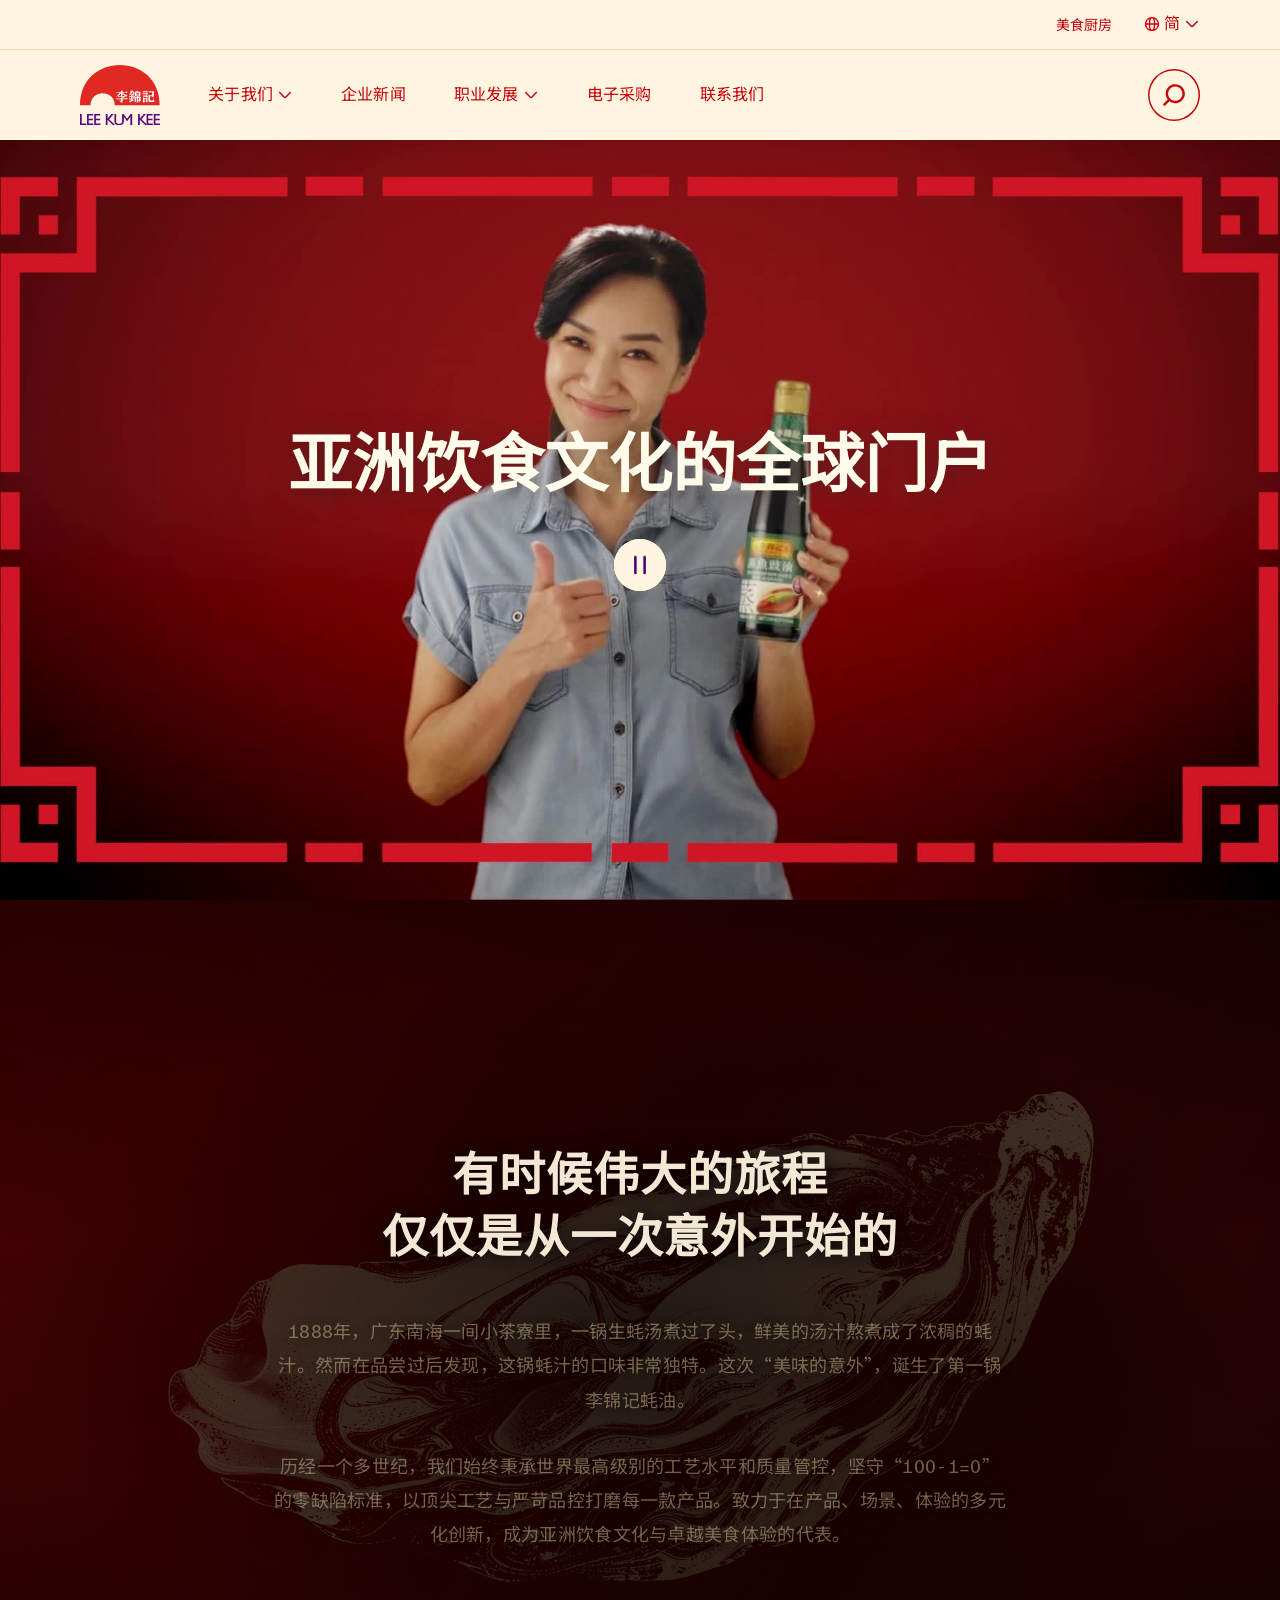
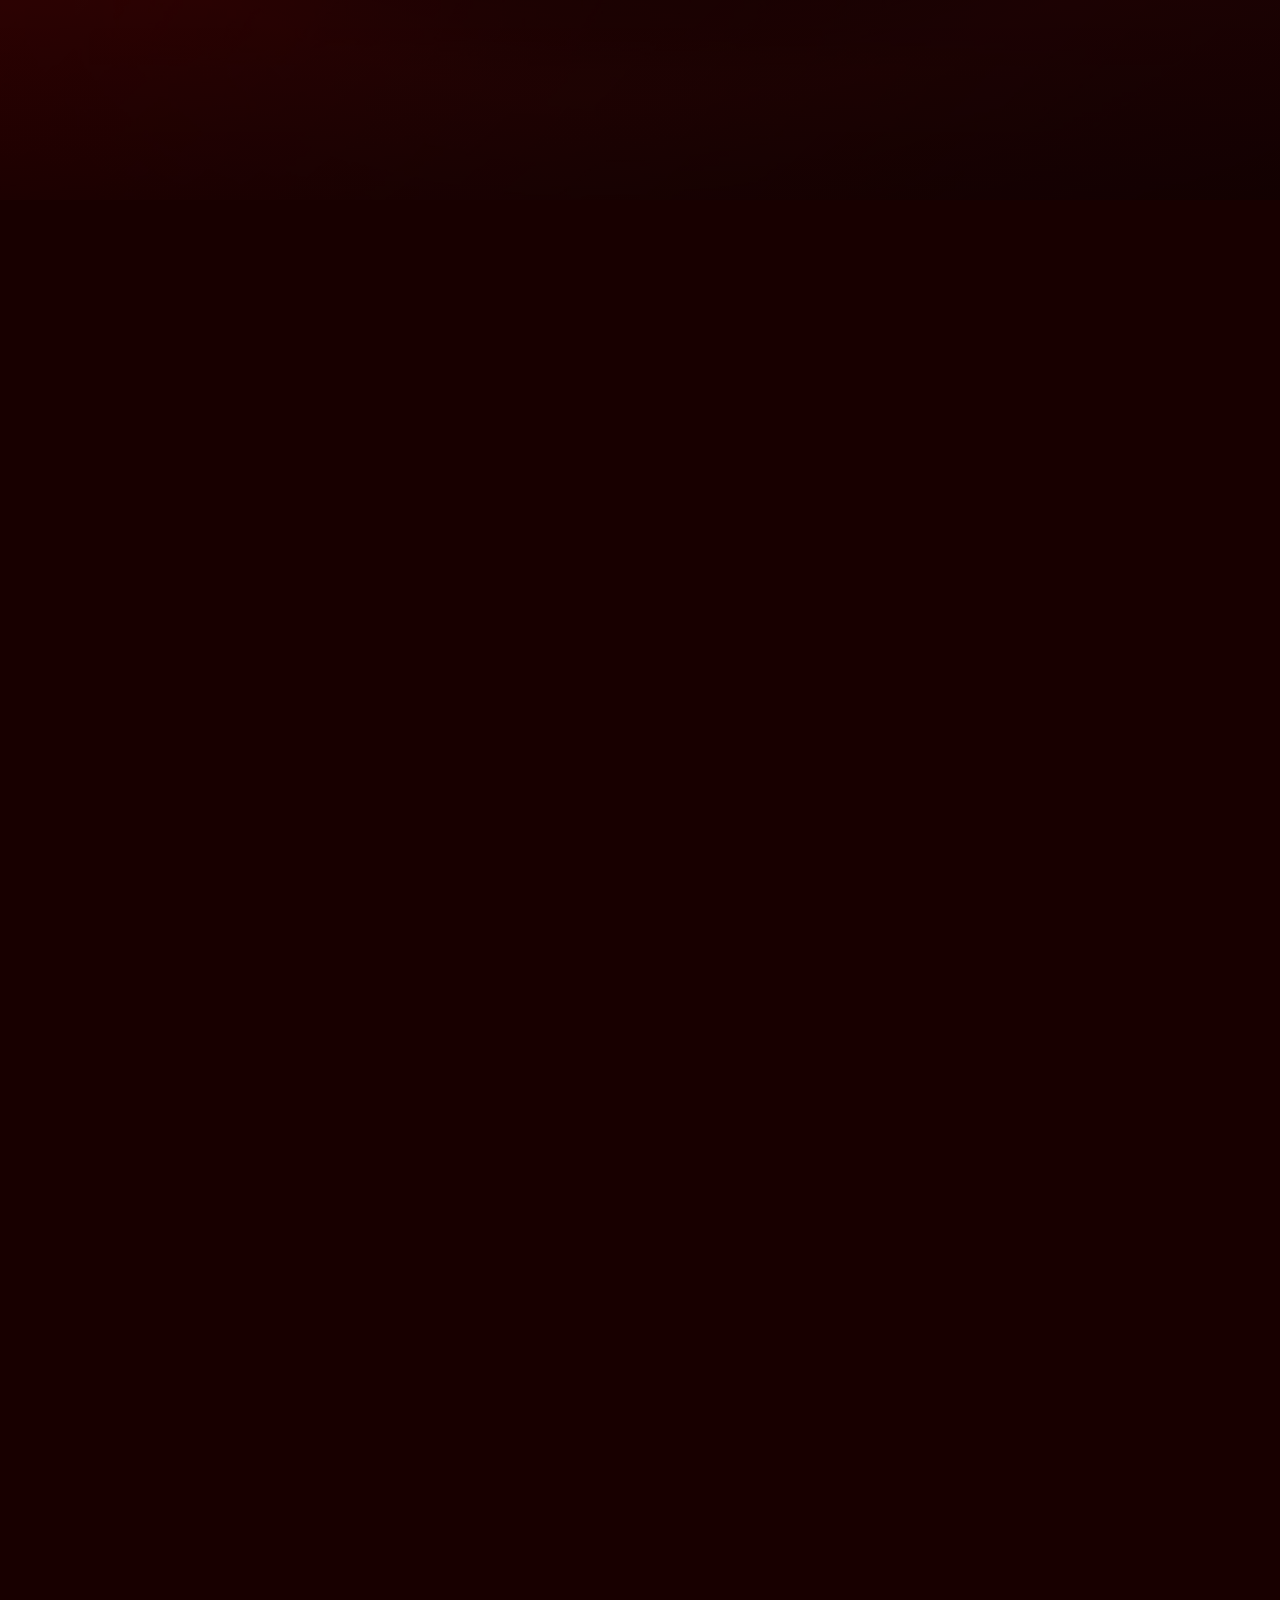
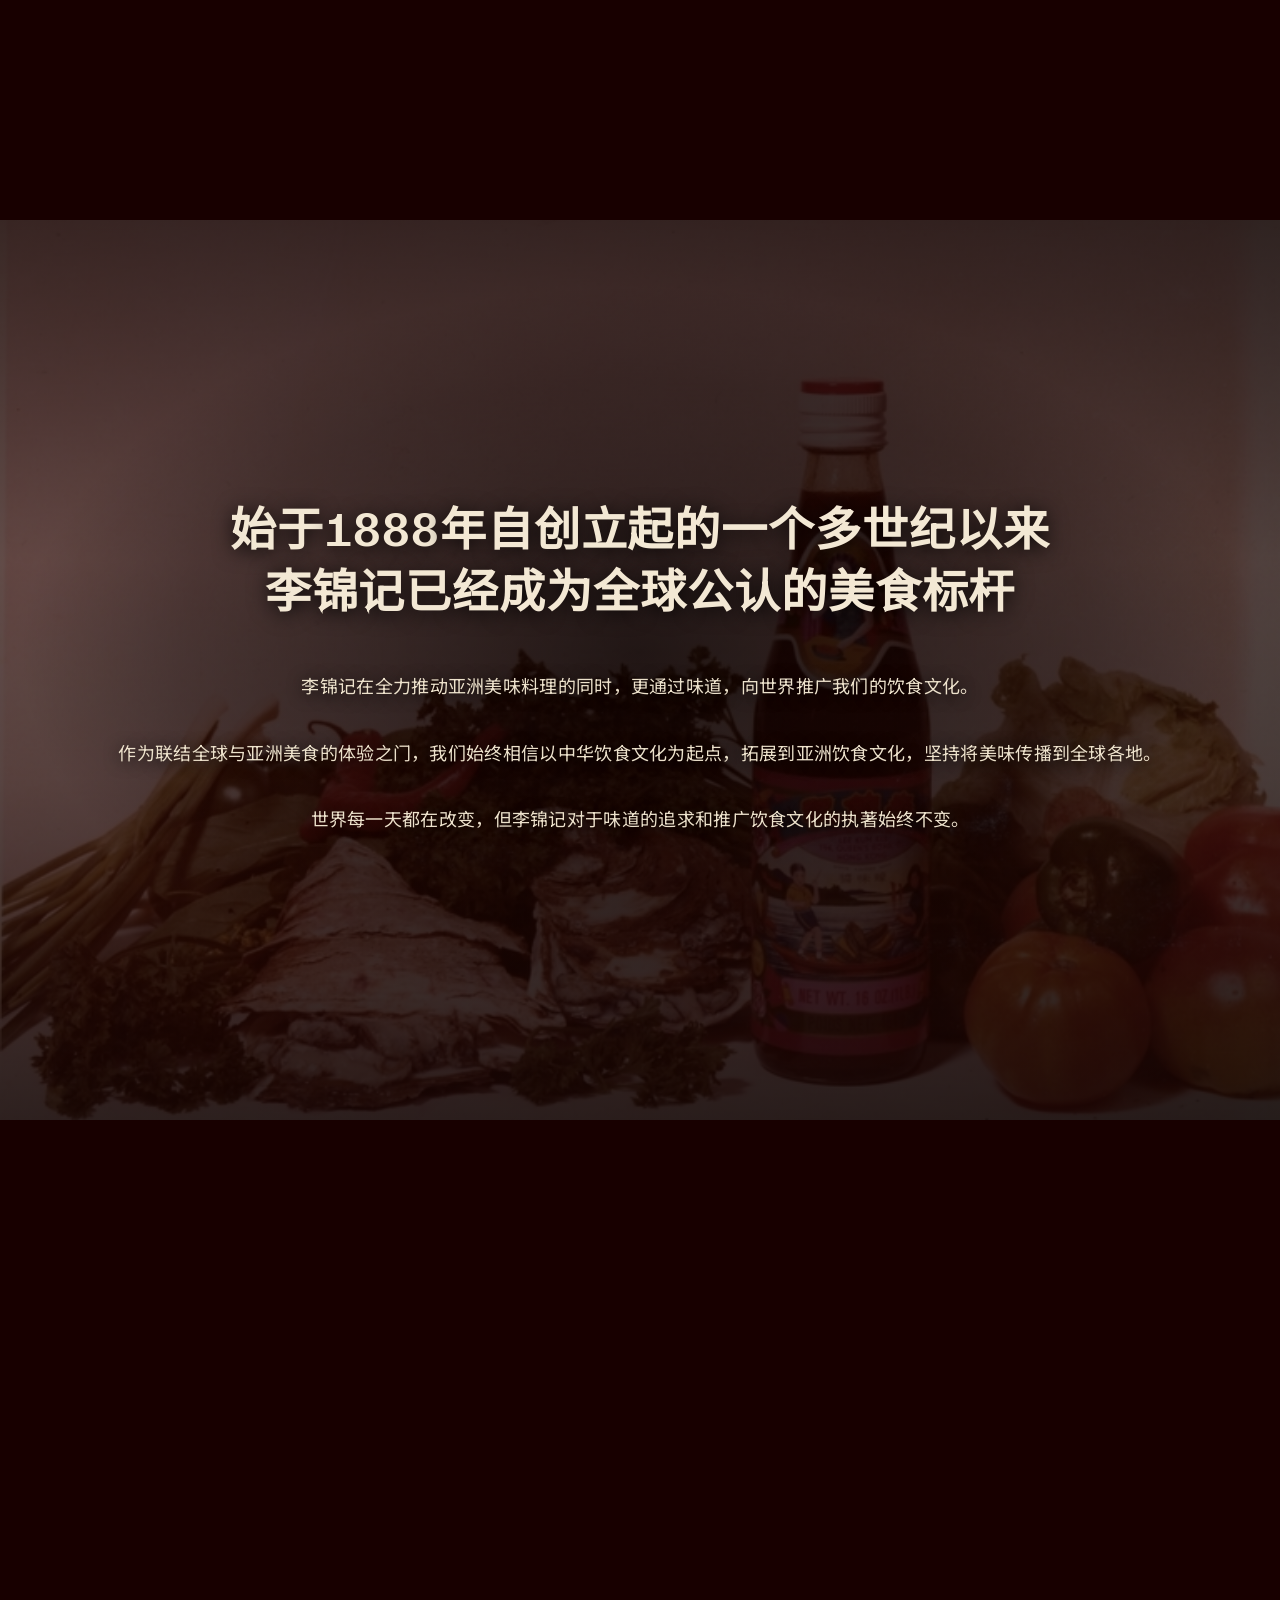
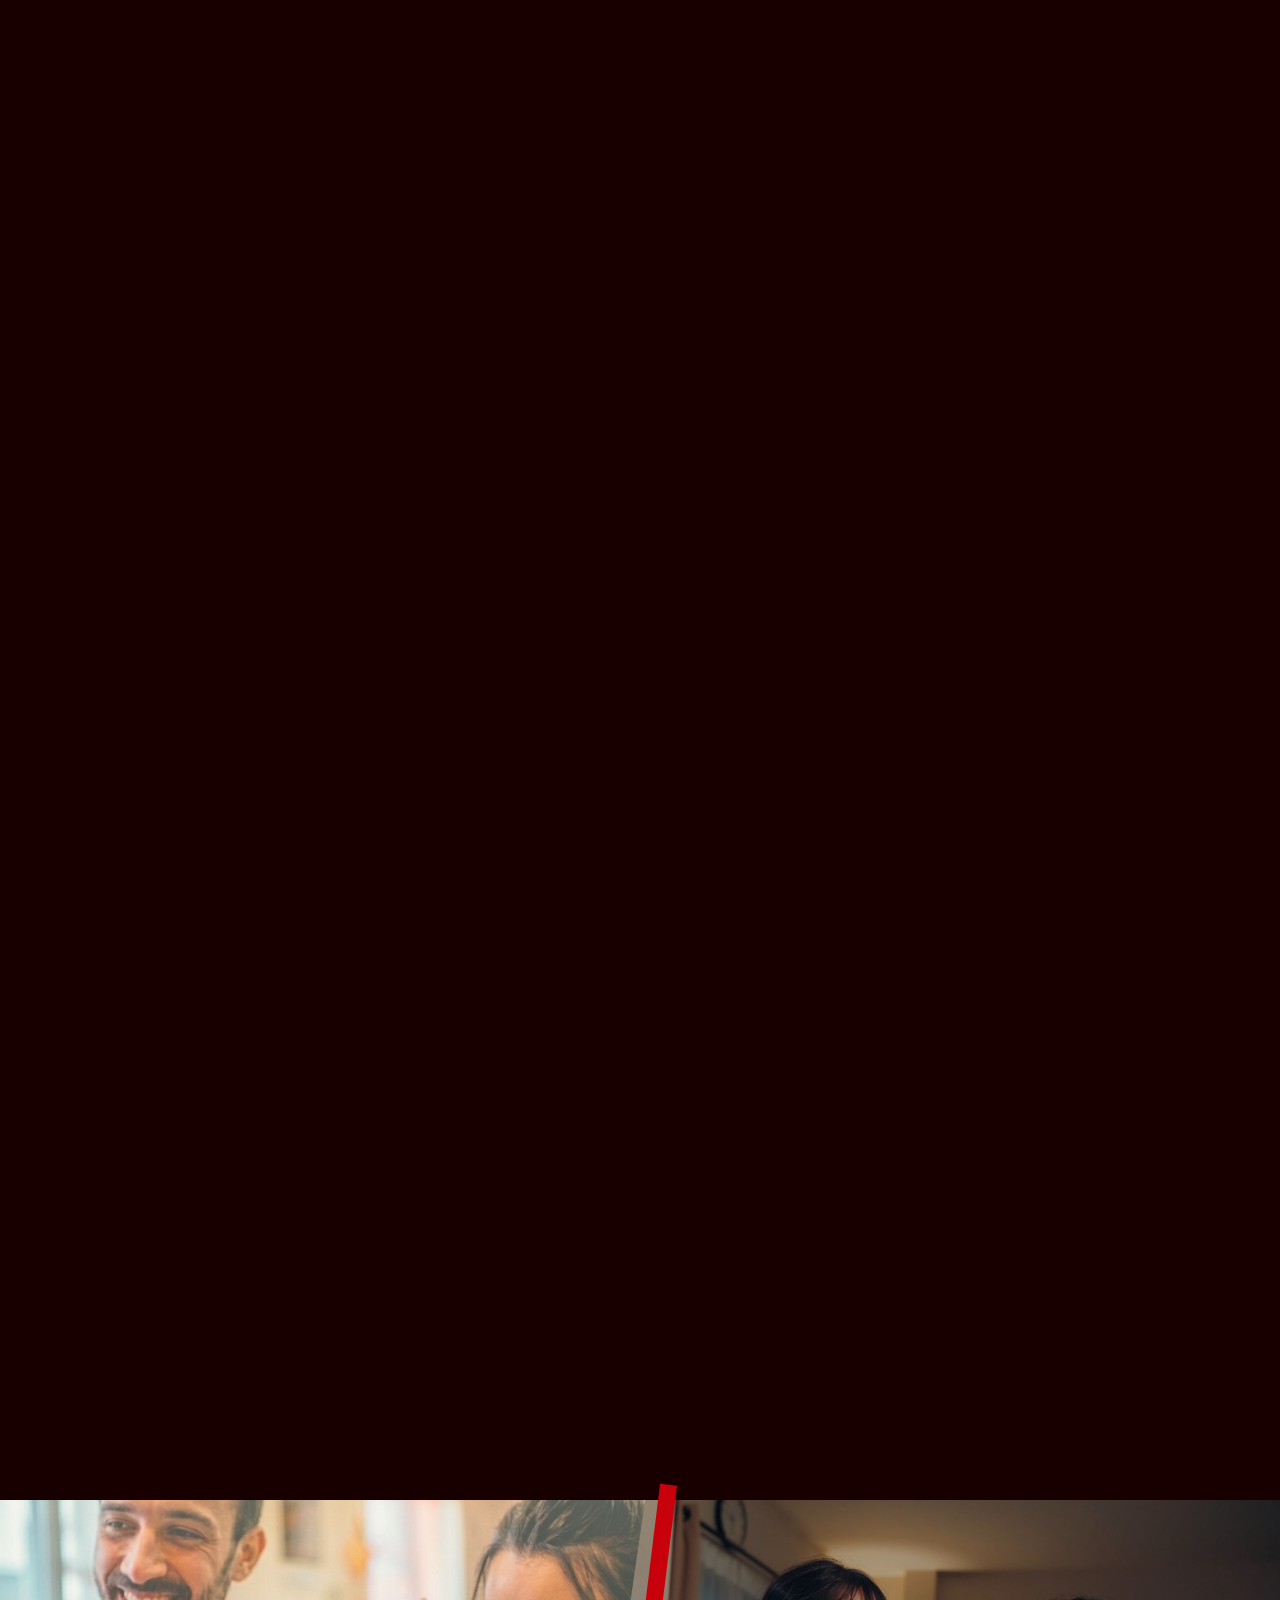
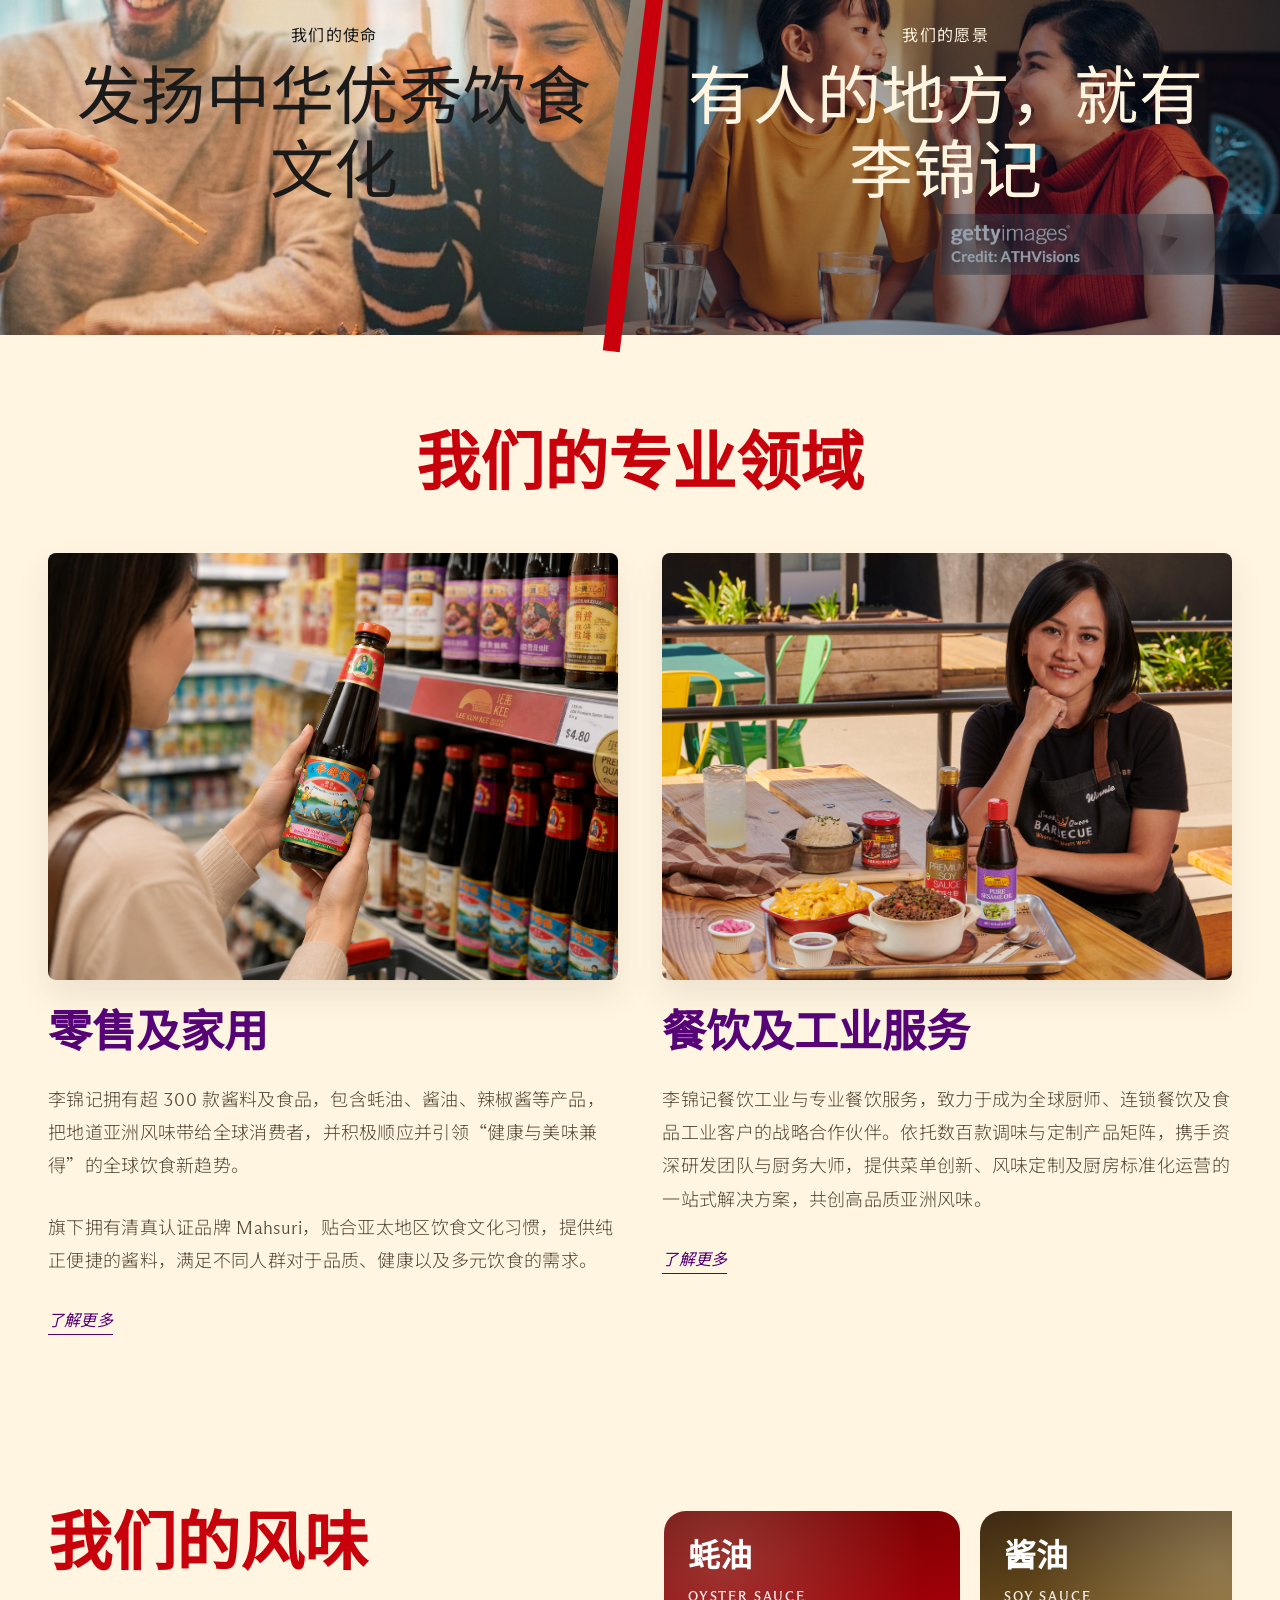
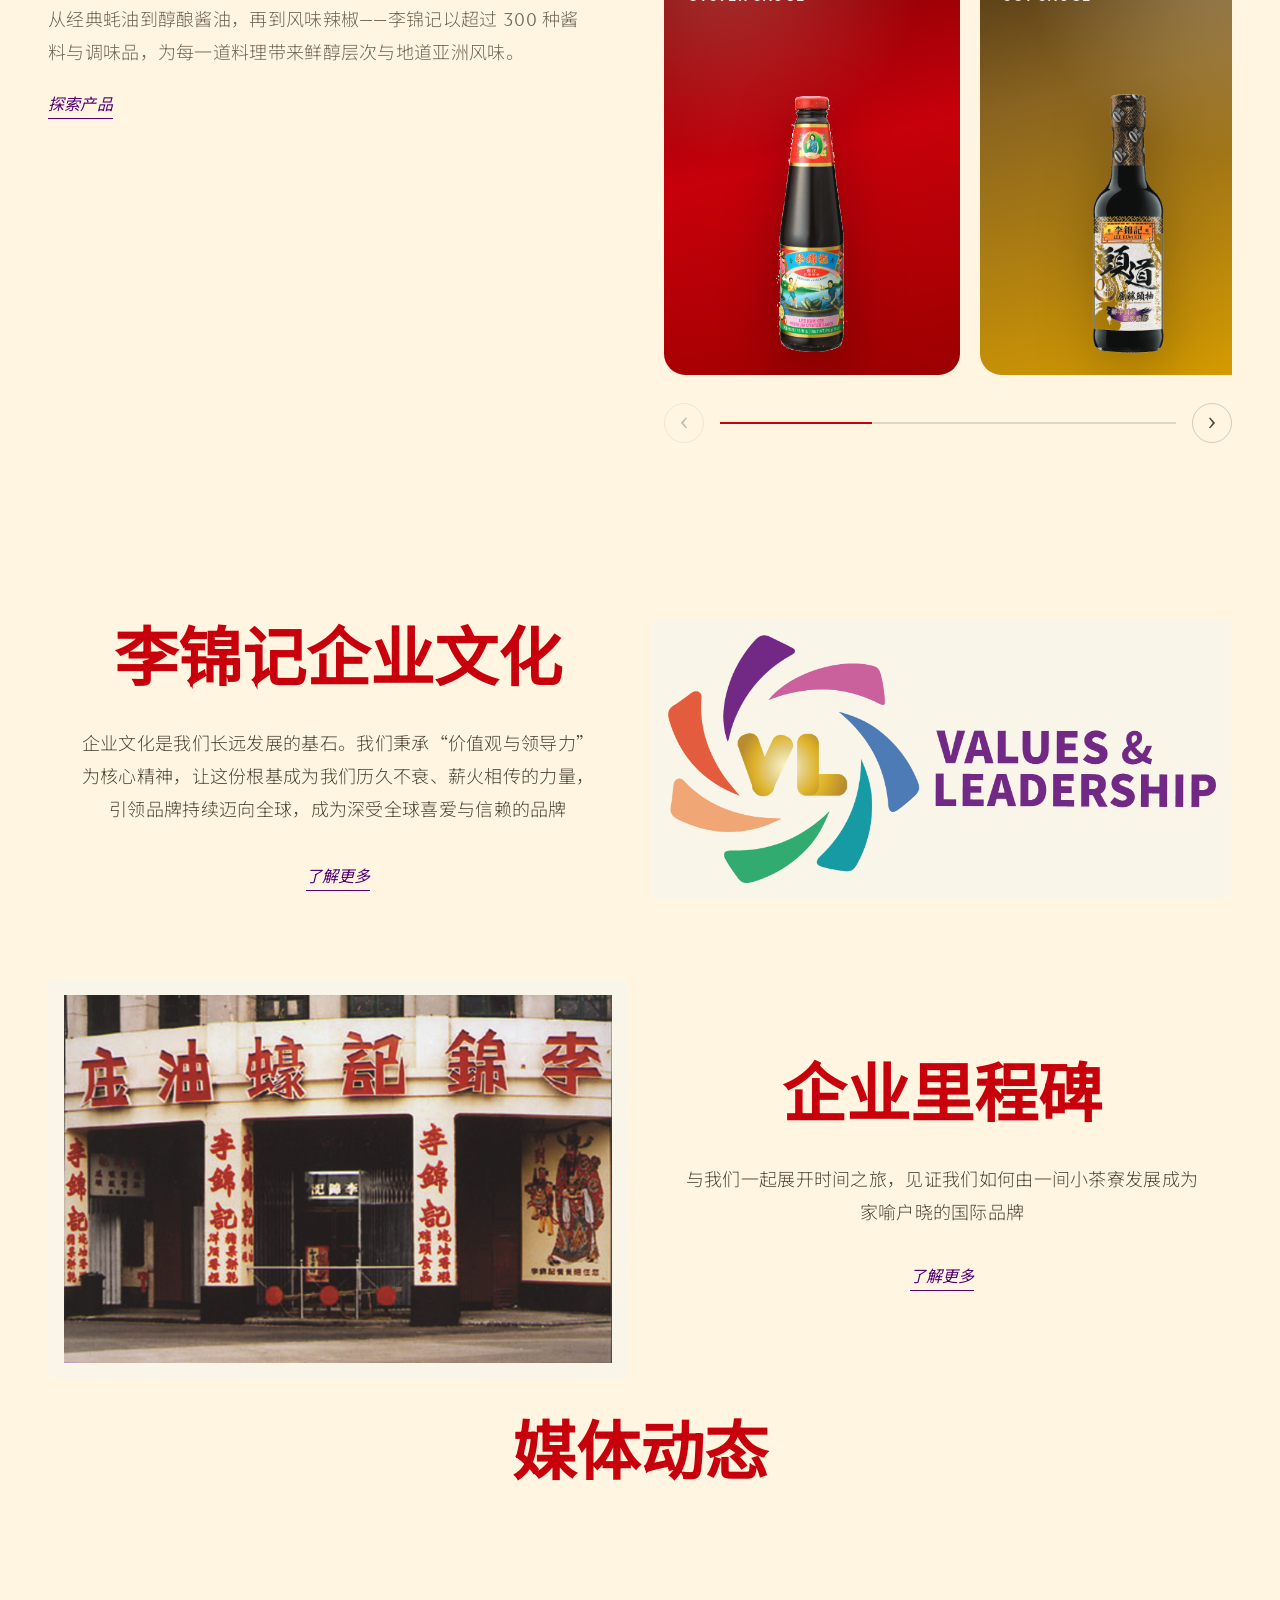
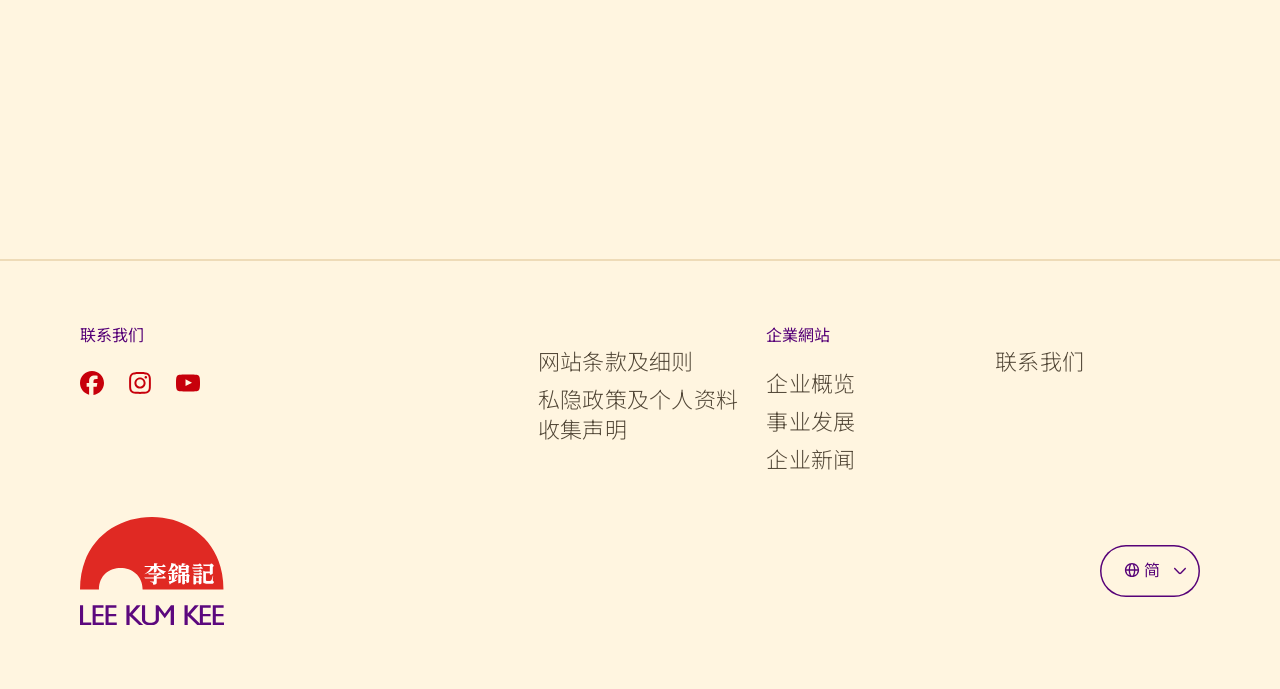
==== commit e35213f6: "Rebuild mission and vision section with diagonal split layout Replace the text-only pillars with ful" ====
--- a/index.html
+++ b/index.html
@@ -355,22 +355,22 @@
 </section>
 
 <section class="home-purpose" id="mission-vision" aria-label="Mission and Vision">
-  <div class="home-purpose__pillars-wrap">
-    <div class="container">
-      <div class="home-purpose__pillars">
-        <div class="home-purpose__pillar home-purpose__pillar--vision">
-          <span class="home-purpose__pillar-label">我们的愿景</span>
-          <p class="home-purpose__pillar-statement display-lg">有人的地方，有李锦记</p>
-        </div>
-
-        <div class="home-purpose__pillar-divider" aria-hidden="true"></div>
-
-        <div class="home-purpose__pillar home-purpose__pillar--mission">
-          <span class="home-purpose__pillar-label">我们的使命</span>
-          <p class="home-purpose__pillar-statement display-xl">发扬中华优秀饮食文化</p>
-        </div>
-      </div>
-    </div>
+  <div class="home-purpose__split">
+    <article class="home-purpose__panel home-purpose__panel--mission">
+      <div class="home-purpose__panel-content">
+        <p class="home-purpose__panel-label">我们的使命</p>
+        <h2 class="home-purpose__panel-statement">发扬中华优秀饮食文化</h2>
+      </div>
+    </article>
+
+    <div class="home-purpose__split-divider" aria-hidden="true"></div>
+
+    <article class="home-purpose__panel home-purpose__panel--vision">
+      <div class="home-purpose__panel-content">
+        <p class="home-purpose__panel-label">我们的愿景</p>
+        <h2 class="home-purpose__panel-statement">有人的地方，就有李锦记</h2>
+      </div>
+    </article>
   </div>
 </section>
 
--- a/assets/css/home-sections.css
+++ b/assets/css/home-sections.css
@@ -551,169 +551,133 @@
 }
 
 .home-purpose {
-  background: var(--classic-combinaisons-surface-page-primary, #fff5e0);
-  padding: clamp(3.5rem, 9vw, 6.5rem) 0 0;
-}
-
-.home-purpose__preface {
-  position: relative;
-  max-width: 52rem;
-  margin: 0 auto;
-  padding-top: clamp(1.5rem, 4vw, 2.5rem);
-  text-align: center;
-}
-
-.home-purpose__preface::before {
+  padding: 0;
+  background: transparent;
+}
+
+.home-purpose__split {
+  position: relative;
+  display: flex;
+  flex-direction: column;
+  width: 100%;
+}
+
+.home-purpose__panel {
+  position: relative;
+  display: flex;
+  align-items: center;
+  justify-content: center;
+  min-height: clamp(18rem, 58vw, 24rem);
+  padding: clamp(2.75rem, 7vw, 4.5rem) clamp(1.5rem, 5vw, 3rem);
+  background-position: center;
+  background-repeat: no-repeat;
+  background-size: cover;
+  overflow: hidden;
+}
+
+.home-purpose__panel--mission {
+  background-image: url("../images/our-mission.jpg");
+}
+
+.home-purpose__panel--vision {
+  background-image: url("../images/our-vision.jpg");
+}
+
+.home-purpose__panel::before {
   content: "";
   position: absolute;
-  top: 0;
-  left: 50%;
-  width: clamp(3rem, 8vw, 5rem);
-  height: 2px;
-  transform: translateX(-50%);
-  background: linear-gradient(
-    90deg,
-    transparent,
-    var(--classic-combinaisons-content-main-primary, #c7000b) 20%,
-    var(--classic-combinaisons-content-main-accent-secondary, #74318e) 80%,
-    transparent
-  );
-}
-
-.home-purpose__preface-primary {
-  margin: 0;
-  font-size: clamp(1.35rem, 2.4vw, 1.875rem);
-  font-weight: 500;
-  line-height: 1.75;
-  letter-spacing: 0.02em;
-  color: var(--classic-combinaisons-content-main-secondary, #570378);
-}
-
-.home-purpose__preface-secondary {
-  margin: clamp(1.5rem, 3vw, 2rem) 0 0;
-  font-size: clamp(1rem, 1.45vw, 1.125rem);
-  font-weight: 400;
-  line-height: 1.85;
-  color: var(--classic-combinaisons-content-main-tertiary, #534838);
-}
-
-.home-purpose__preface-secondary:first-child {
-  margin-top: 0;
-}
-
-.home-purpose__pillars-wrap {
-  margin-top: 0;
-  padding: clamp(3rem, 7vw, 5rem) 0 clamp(3.5rem, 8vw, 5.5rem);
+  inset: 0;
+  pointer-events: none;
+}
+
+.home-purpose__panel--mission::before {
   background: linear-gradient(
     180deg,
-    transparent 0%,
-    color-mix(in srgb, var(--classic-combinaisons-surface-container-insert-primary, #f1e3c0) 55%, transparent) 18%,
-    color-mix(in srgb, var(--classic-combinaisons-surface-container-insert-primary, #f1e3c0) 55%, transparent) 82%,
-    transparent 100%
+    color-mix(in srgb, #fff5e0 35%, transparent) 0%,
+    color-mix(in srgb, #fff5e0 10%, transparent) 100%
   );
 }
 
-.home-purpose__pillars {
-  display: grid;
-  gap: clamp(2rem, 5vw, 3.5rem);
-  align-items: center;
+.home-purpose__panel--vision::before {
+  background: linear-gradient(
+    180deg,
+    color-mix(in srgb, #001433 20%, transparent) 0%,
+    color-mix(in srgb, #001433 45%, transparent) 100%
+  );
+}
+
+.home-purpose__panel-content {
+  position: relative;
+  z-index: 1;
+  width: min(100%, 34rem);
+  text-align: center;
+}
+
+.home-purpose__panel-label {
+  margin: 0 0 clamp(0.75rem, 2vw, 1rem);
+  font-size: clamp(0.875rem, 1.35vw, 1rem);
+  font-weight: 500;
+  letter-spacing: 0.08em;
+}
+
+.home-purpose__panel-statement {
+  margin: 0;
+  line-height: 1.15;
+  text-transform: none;
+}
+
+.home-purpose__panel--mission .home-purpose__panel-label,
+.home-purpose__panel--mission .home-purpose__panel-statement {
+  color: #1a1a1a;
+}
+
+.home-purpose__panel--vision .home-purpose__panel-label,
+.home-purpose__panel--vision .home-purpose__panel-statement {
+  color: #fff5e0;
+}
+
+.home-purpose__split-divider {
+  position: relative;
+  z-index: 2;
+  flex-shrink: 0;
+  height: clamp(1.25rem, 4vw, 2rem);
+  margin-block: clamp(-0.65rem, -2vw, -0.35rem);
+  background: var(--classic-combinaisons-content-main-primary, #c7000b);
+  transform: skewY(-4deg);
 }
 
 @media (min-width: 48em) {
-  .home-purpose__pillars {
-    grid-template-columns: 1fr auto 1fr;
-    gap: clamp(2.5rem, 6vw, 4.5rem);
-  }
-}
-
-.home-purpose__pillar {
-  display: flex;
-  flex-direction: column;
-  gap: clamp(0.75rem, 2vw, 1.25rem);
-  text-align: center;
-}
-
-.home-purpose__pillar-label {
-  font-size: 0.75rem;
-  font-weight: 600;
-  letter-spacing: 0.16em;
-  text-transform: uppercase;
-}
-
-.home-purpose__pillar--vision .home-purpose__pillar-label {
-  color: var(--classic-combinaisons-content-main-primary, #c7000b);
-}
-
-.home-purpose__pillar--mission .home-purpose__pillar-label,
-.home-purpose__pillar--mission .home-purpose__pillar-statement {
-  color: var(--classic-combinaisons-content-main-primary, #c7000b);
-}
-
-.home-purpose__pillar-statement {
-  margin: 0;
-  line-height: 1.2;
-  color: var(--classic-combinaisons-content-main-secondary, #570378);
-}
-
-.home-purpose__pillar--vision .home-purpose__pillar-statement {
-  font-size: clamp(1.5rem, 3vw, 2.25rem);
-}
-
-.home-purpose__pillar--mission .home-purpose__pillar-statement {
-  font-size: clamp(1.35rem, 2.6vw, 2rem);
-}
-
-.home-purpose__pillar-divider {
-  display: none;
-}
-
-@media (min-width: 48em) {
-  .home-purpose__pillar-divider {
-    display: block;
-    width: 1px;
-    height: clamp(5rem, 14vw, 9rem);
-    background: linear-gradient(
-      180deg,
-      transparent,
-      color-mix(in srgb, var(--classic-combinaisons-content-main-primary, #c7000b) 35%, transparent),
-      color-mix(in srgb, var(--classic-combinaisons-content-main-accent-secondary, #74318e) 35%, transparent),
-      transparent
-    );
-  }
-}
-
-@media (max-width: 47.99875em) {
-  .home-purpose__preface {
-    text-align: left;
-  }
-
-  .home-purpose__preface::before {
-    left: 0;
-    transform: none;
-  }
-
-  .home-purpose__pillar {
-    position: relative;
-    padding-bottom: clamp(2rem, 6vw, 2.75rem);
-    text-align: left;
-  }
-
-  .home-purpose__pillar:last-child {
-    padding-bottom: 0;
-  }
-
-  .home-purpose__pillar:not(:last-child)::after {
-    content: "";
+  .home-purpose__split {
+    flex-direction: row;
+    align-items: stretch;
+    min-height: clamp(22rem, 34vw, 30rem);
+  }
+
+  .home-purpose__panel {
+    flex: 1 1 50%;
+    min-height: clamp(22rem, 34vw, 30rem);
+  }
+
+  .home-purpose__panel--mission {
+    clip-path: polygon(0 0, 100% 0, 91% 100%, 0 100%);
+    padding-right: clamp(2.5rem, 6vw, 5rem);
+  }
+
+  .home-purpose__panel--vision {
+    clip-path: polygon(9% 0, 100% 0, 100% 100%, 0 100%);
+    margin-left: -9%;
+    padding-left: clamp(2.5rem, 6vw, 5rem);
+  }
+
+  .home-purpose__split-divider {
     position: absolute;
-    bottom: 0;
-    left: 0;
-    width: clamp(2.5rem, 12vw, 4rem);
-    height: 1px;
-    background: linear-gradient(
-      90deg,
-      var(--classic-combinaisons-content-main-primary, #c7000b),
-      transparent
-    );
+    top: -4%;
+    bottom: -4%;
+    left: 50%;
+    width: clamp(0.85rem, 1.35vw, 1.25rem);
+    height: auto;
+    margin: 0;
+    transform: translateX(-50%) rotate(7deg);
   }
 }
 
@@ -867,6 +831,17 @@
   padding-inline: var(--home-page-gutter);
 }
 
+.home-page h2 {
+  font-size: 30px;
+  line-height: 1.15;
+}
+
+@media (min-width: 48em) {
+  .home-page h2 {
+    font-size: 64px;
+  }
+}
+
 @media (max-width: 47.99875em) {
   .home-page .home-flavours__track {
     margin-inline: 0;
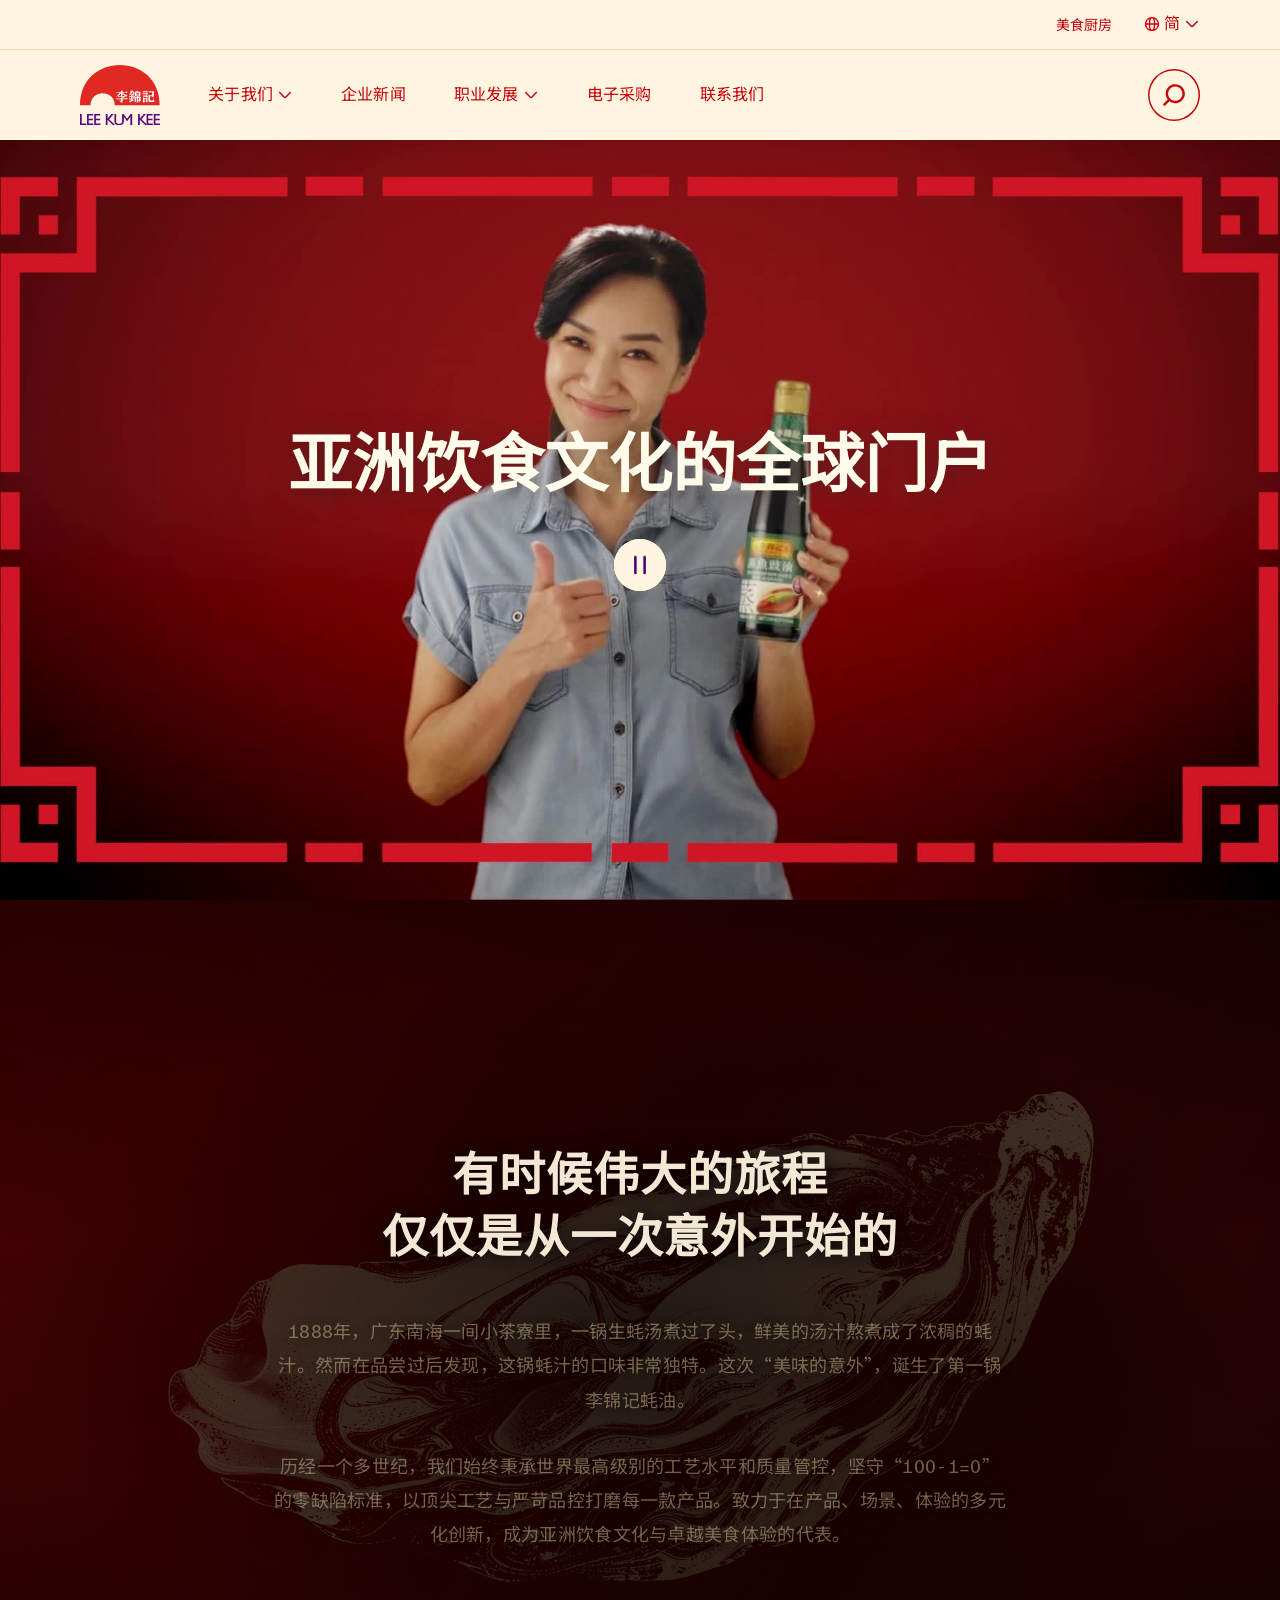
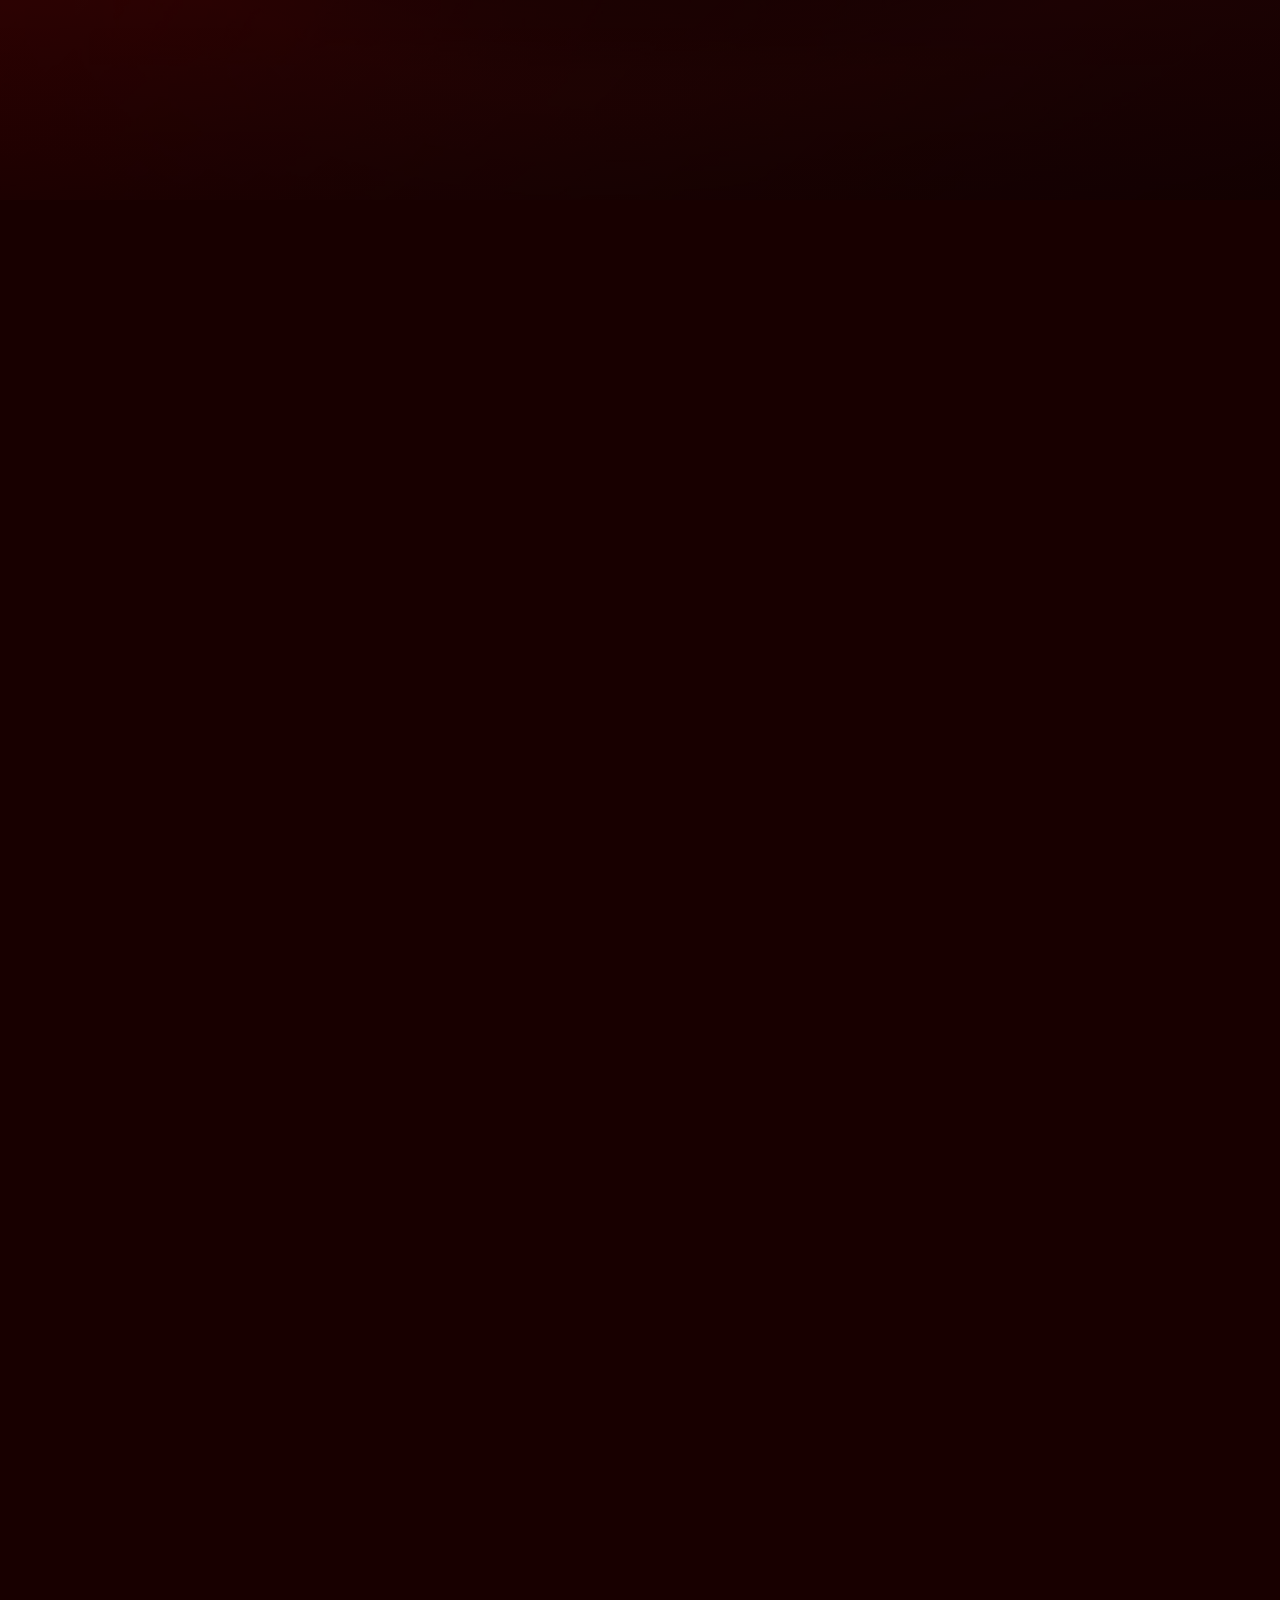
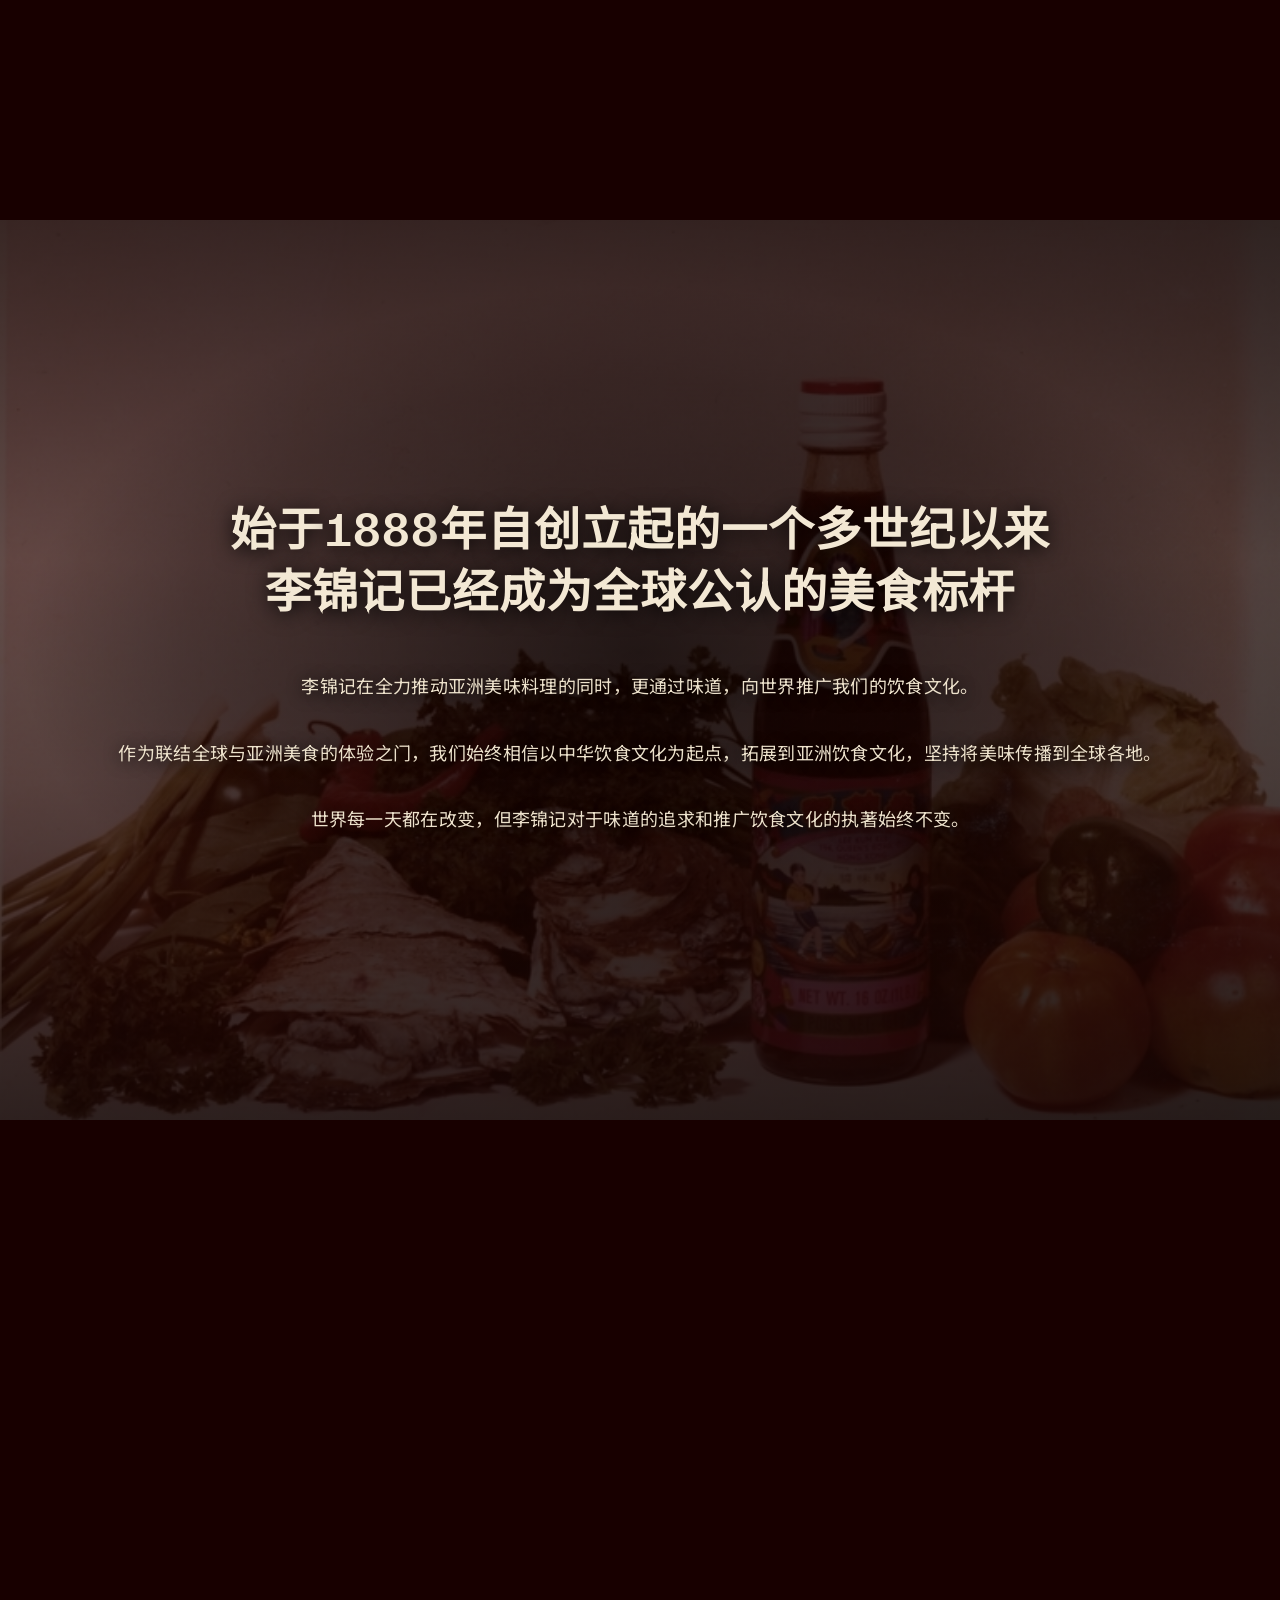
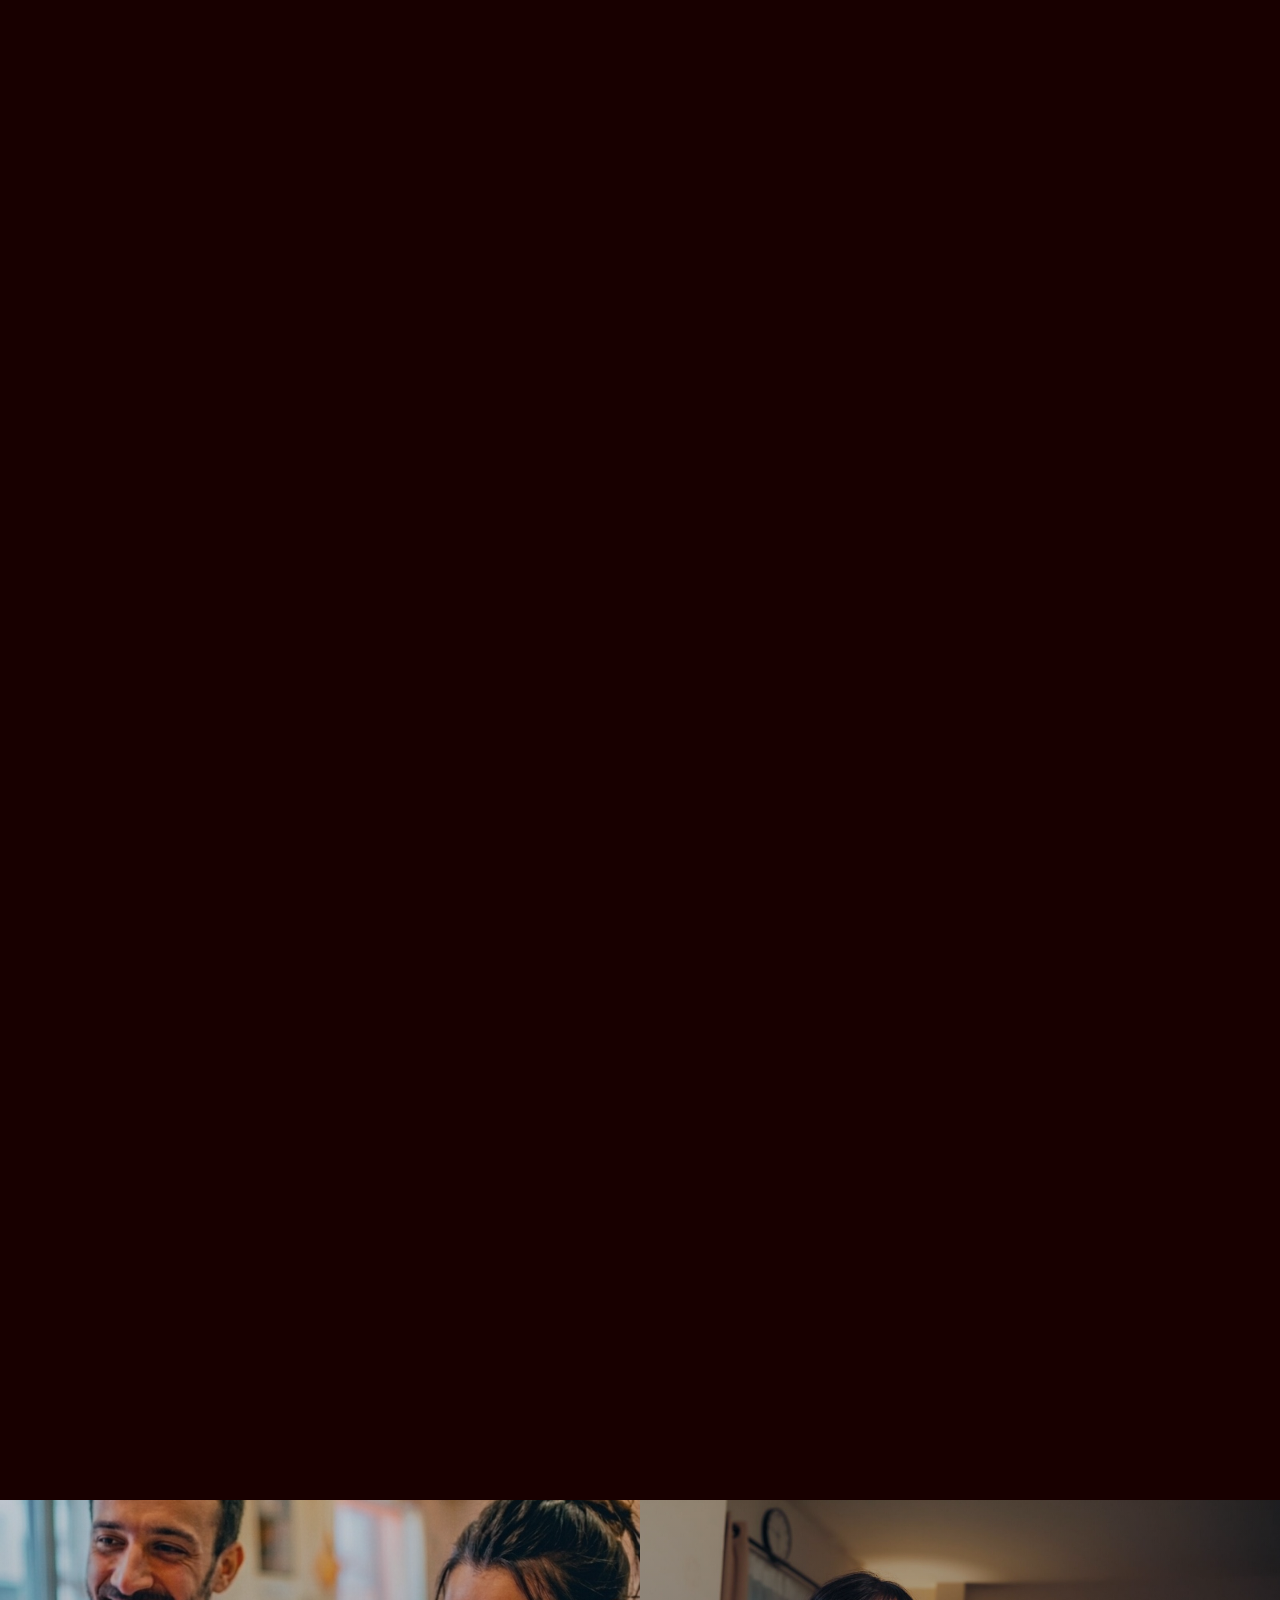
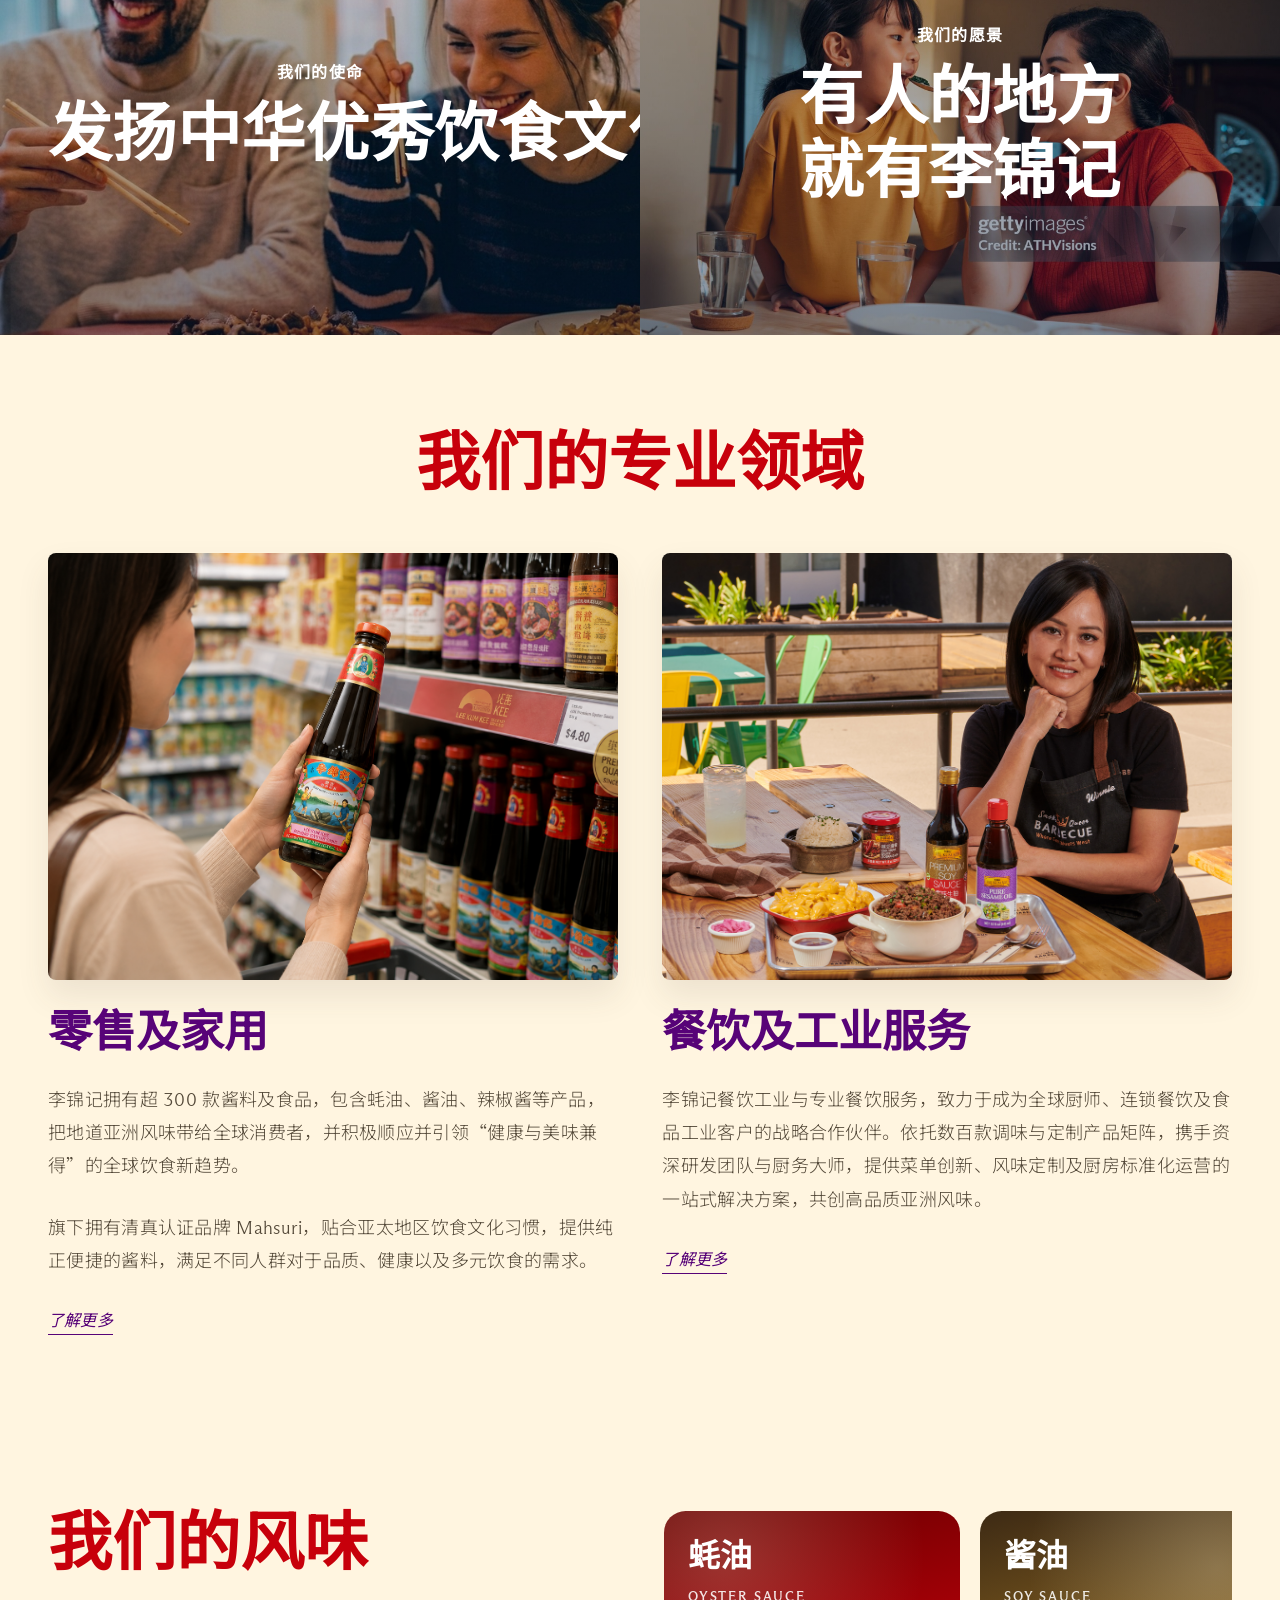
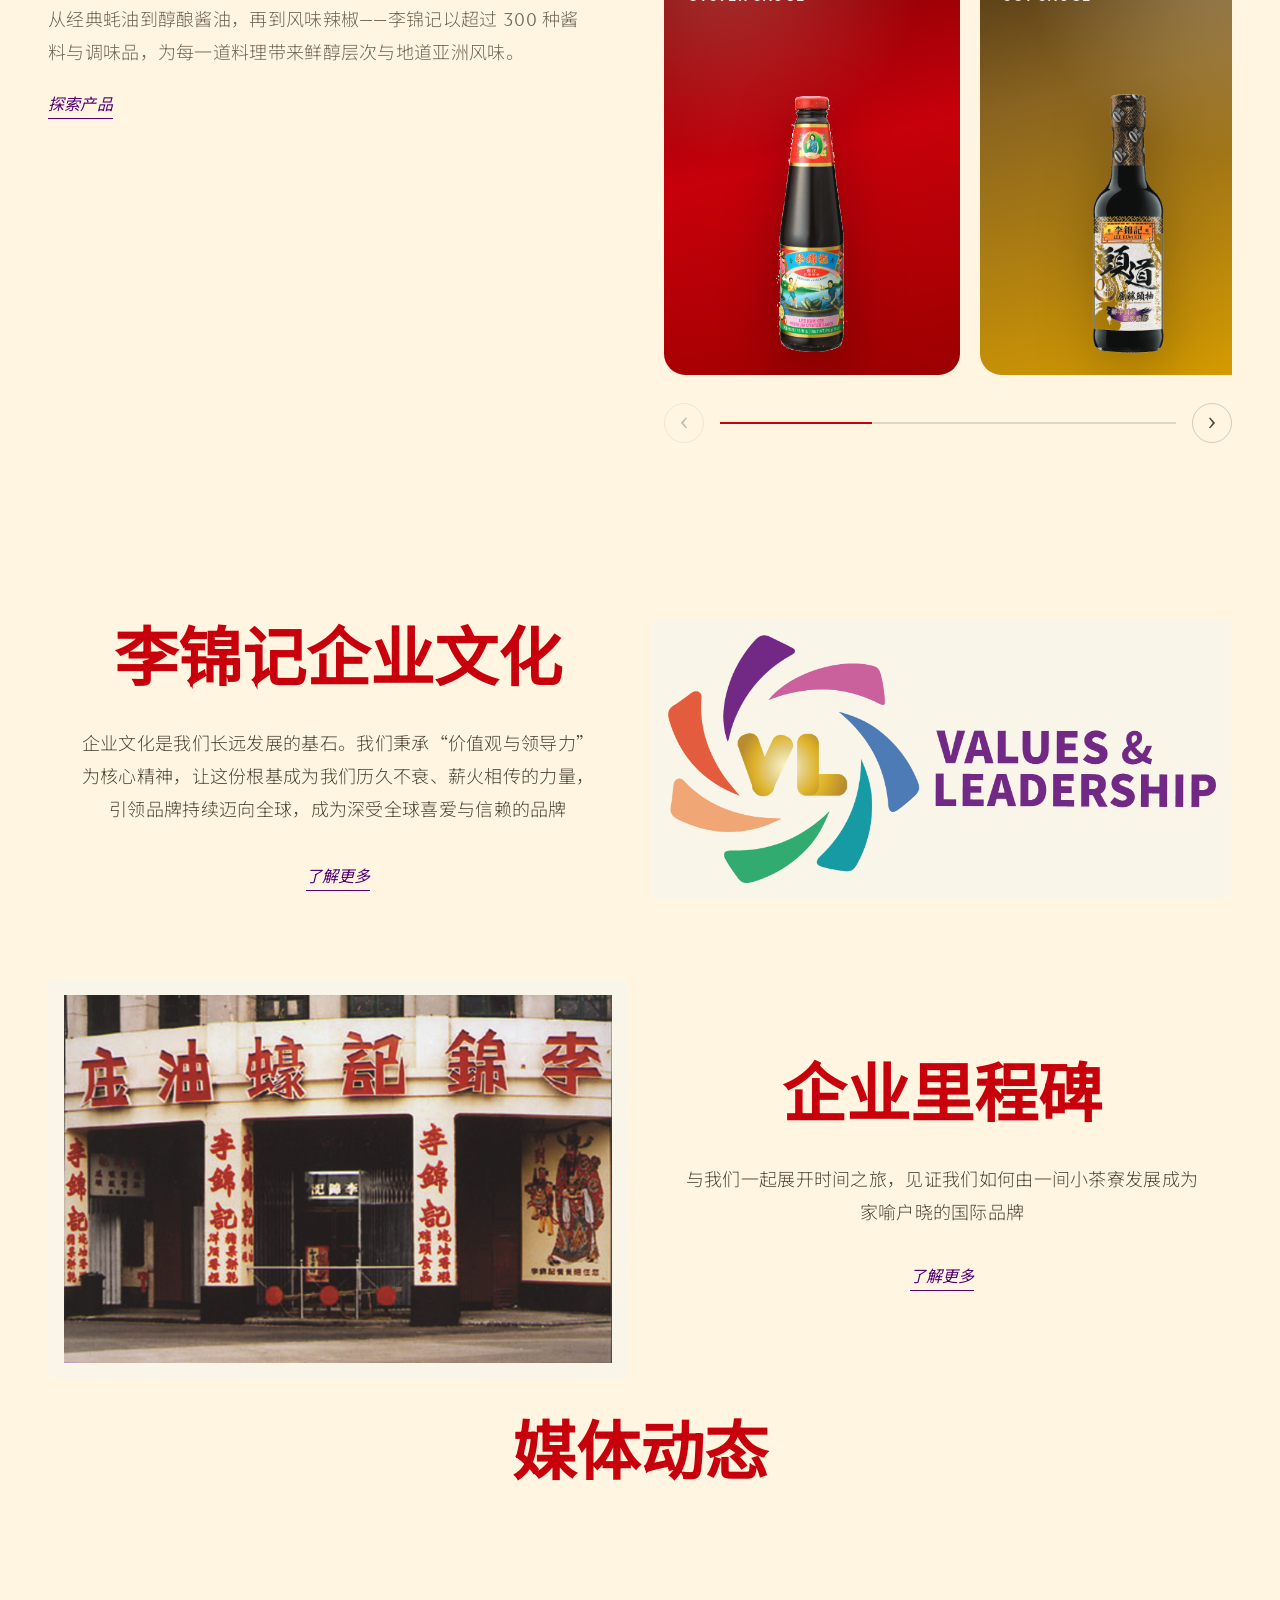
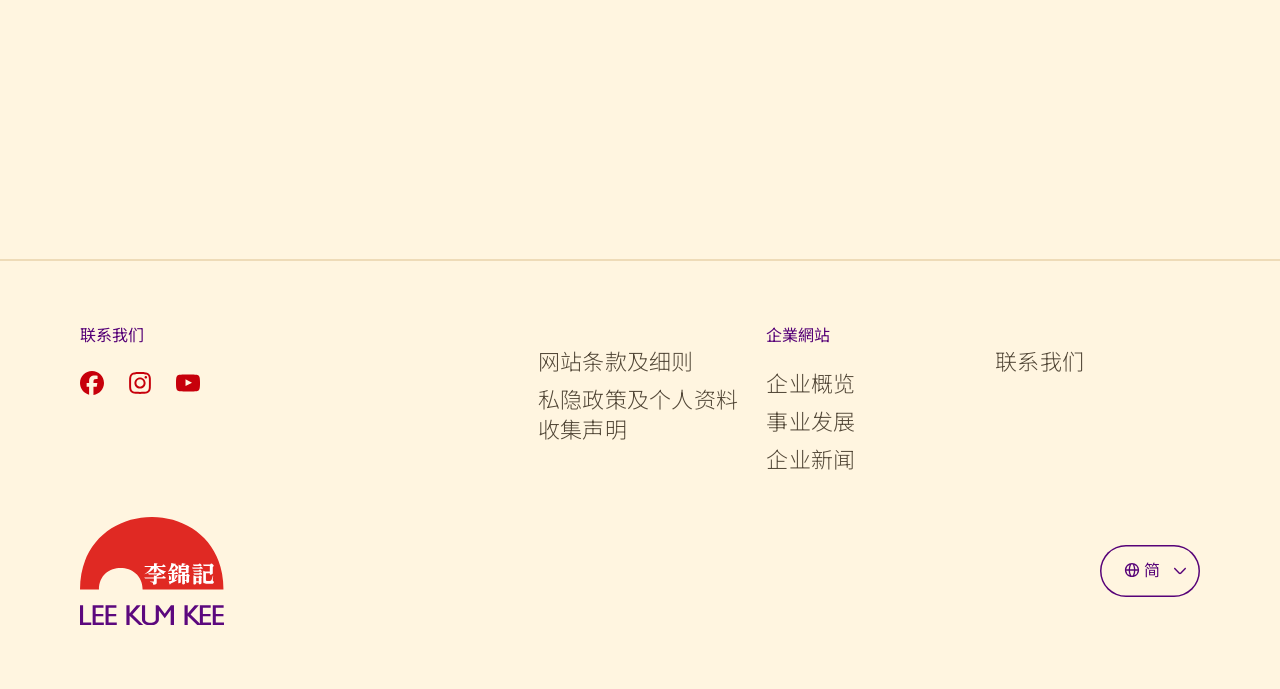
==== commit 9233df7d: "Refine mission and vision panel typography and layout Remove the red diagonal divider, set all panel" ====
--- a/index.html
+++ b/index.html
@@ -359,16 +359,17 @@
     <article class="home-purpose__panel home-purpose__panel--mission">
       <div class="home-purpose__panel-content">
         <p class="home-purpose__panel-label">我们的使命</p>
-        <h2 class="home-purpose__panel-statement">发扬中华优秀饮食文化</h2>
+        <h2 class="home-purpose__panel-statement home-purpose__panel-statement--single-line">发扬中华优秀饮食文化</h2>
       </div>
     </article>
-
-    <div class="home-purpose__split-divider" aria-hidden="true"></div>
 
     <article class="home-purpose__panel home-purpose__panel--vision">
       <div class="home-purpose__panel-content">
         <p class="home-purpose__panel-label">我们的愿景</p>
-        <h2 class="home-purpose__panel-statement">有人的地方，就有李锦记</h2>
+        <h2 class="home-purpose__panel-statement">
+          <span class="home-purpose__panel-statement-line">有人的地方</span>
+          <span class="home-purpose__panel-statement-line">就有李锦记</span>
+        </h2>
       </div>
     </article>
   </div>
--- a/assets/css/home-sections.css
+++ b/assets/css/home-sections.css
@@ -590,14 +590,7 @@
   pointer-events: none;
 }
 
-.home-purpose__panel--mission::before {
-  background: linear-gradient(
-    180deg,
-    color-mix(in srgb, #fff5e0 35%, transparent) 0%,
-    color-mix(in srgb, #fff5e0 10%, transparent) 100%
-  );
-}
-
+.home-purpose__panel--mission::before,
 .home-purpose__panel--vision::before {
   background: linear-gradient(
     180deg,
@@ -613,10 +606,15 @@
   text-align: center;
 }
 
+.home-purpose__panel-label,
+.home-purpose__panel-statement {
+  color: #fff;
+  font-weight: 700;
+}
+
 .home-purpose__panel-label {
   margin: 0 0 clamp(0.75rem, 2vw, 1rem);
   font-size: clamp(0.875rem, 1.35vw, 1rem);
-  font-weight: 500;
   letter-spacing: 0.08em;
 }
 
@@ -626,24 +624,12 @@
   text-transform: none;
 }
 
-.home-purpose__panel--mission .home-purpose__panel-label,
-.home-purpose__panel--mission .home-purpose__panel-statement {
-  color: #1a1a1a;
-}
-
-.home-purpose__panel--vision .home-purpose__panel-label,
-.home-purpose__panel--vision .home-purpose__panel-statement {
-  color: #fff5e0;
-}
-
-.home-purpose__split-divider {
-  position: relative;
-  z-index: 2;
-  flex-shrink: 0;
-  height: clamp(1.25rem, 4vw, 2rem);
-  margin-block: clamp(-0.65rem, -2vw, -0.35rem);
-  background: var(--classic-combinaisons-content-main-primary, #c7000b);
-  transform: skewY(-4deg);
+.home-purpose__panel-statement--single-line {
+  white-space: nowrap;
+}
+
+.home-purpose__panel-statement-line {
+  display: block;
 }
 
 @media (min-width: 48em) {
@@ -656,28 +642,6 @@
   .home-purpose__panel {
     flex: 1 1 50%;
     min-height: clamp(22rem, 34vw, 30rem);
-  }
-
-  .home-purpose__panel--mission {
-    clip-path: polygon(0 0, 100% 0, 91% 100%, 0 100%);
-    padding-right: clamp(2.5rem, 6vw, 5rem);
-  }
-
-  .home-purpose__panel--vision {
-    clip-path: polygon(9% 0, 100% 0, 100% 100%, 0 100%);
-    margin-left: -9%;
-    padding-left: clamp(2.5rem, 6vw, 5rem);
-  }
-
-  .home-purpose__split-divider {
-    position: absolute;
-    top: -4%;
-    bottom: -4%;
-    left: 50%;
-    width: clamp(0.85rem, 1.35vw, 1.25rem);
-    height: auto;
-    margin: 0;
-    transform: translateX(-50%) rotate(7deg);
   }
 }
 
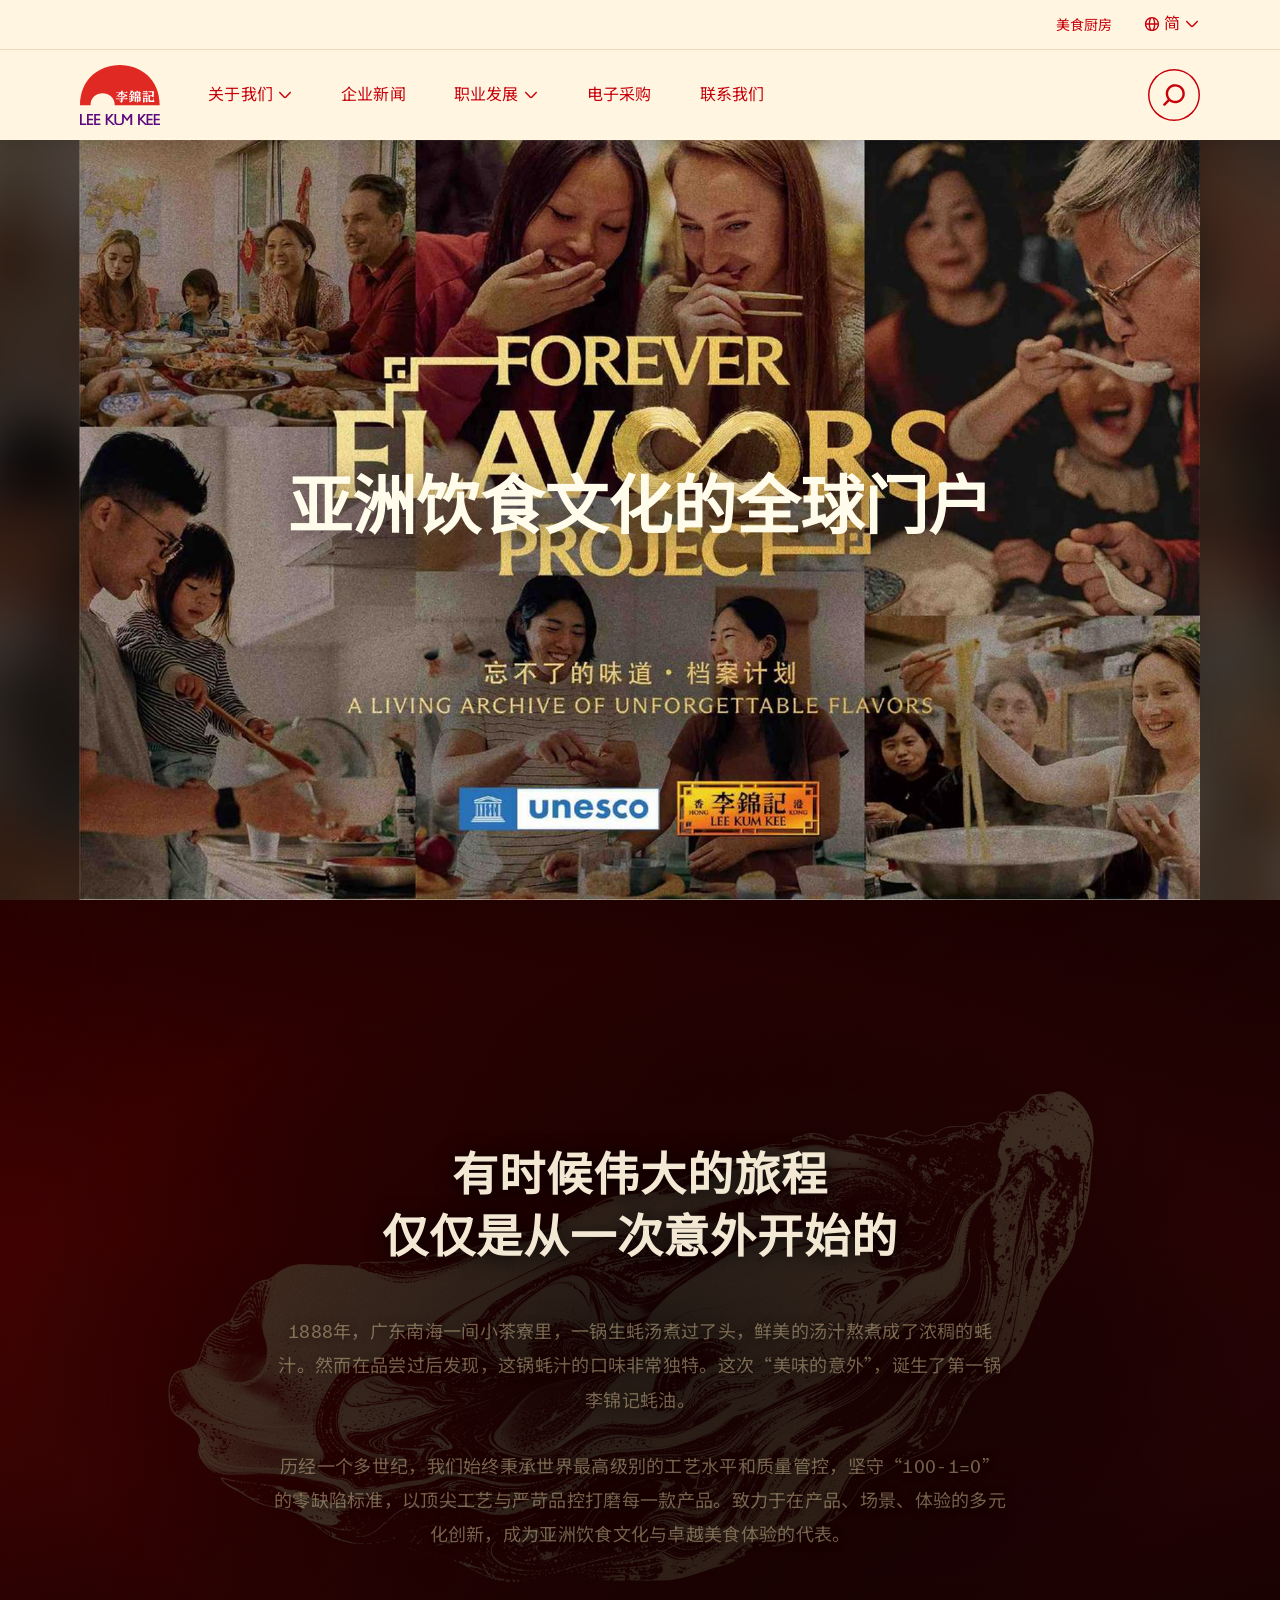
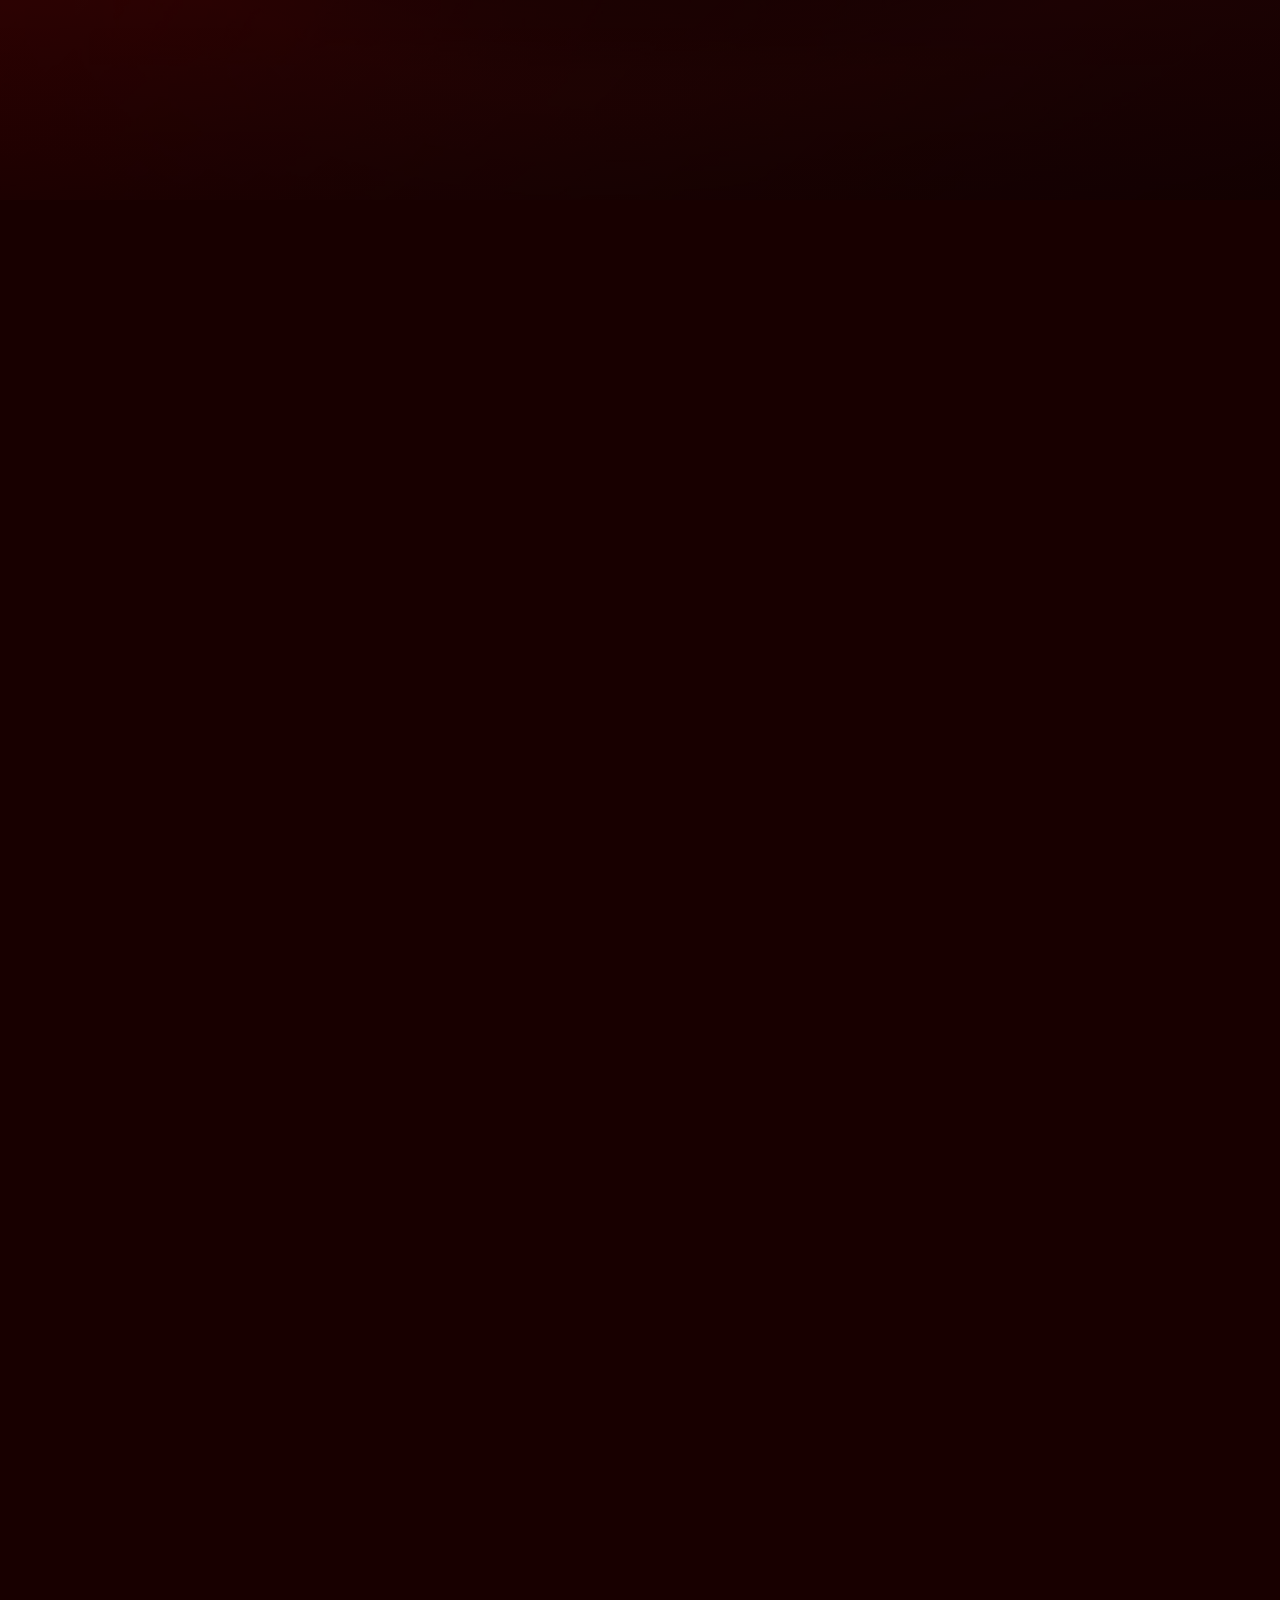
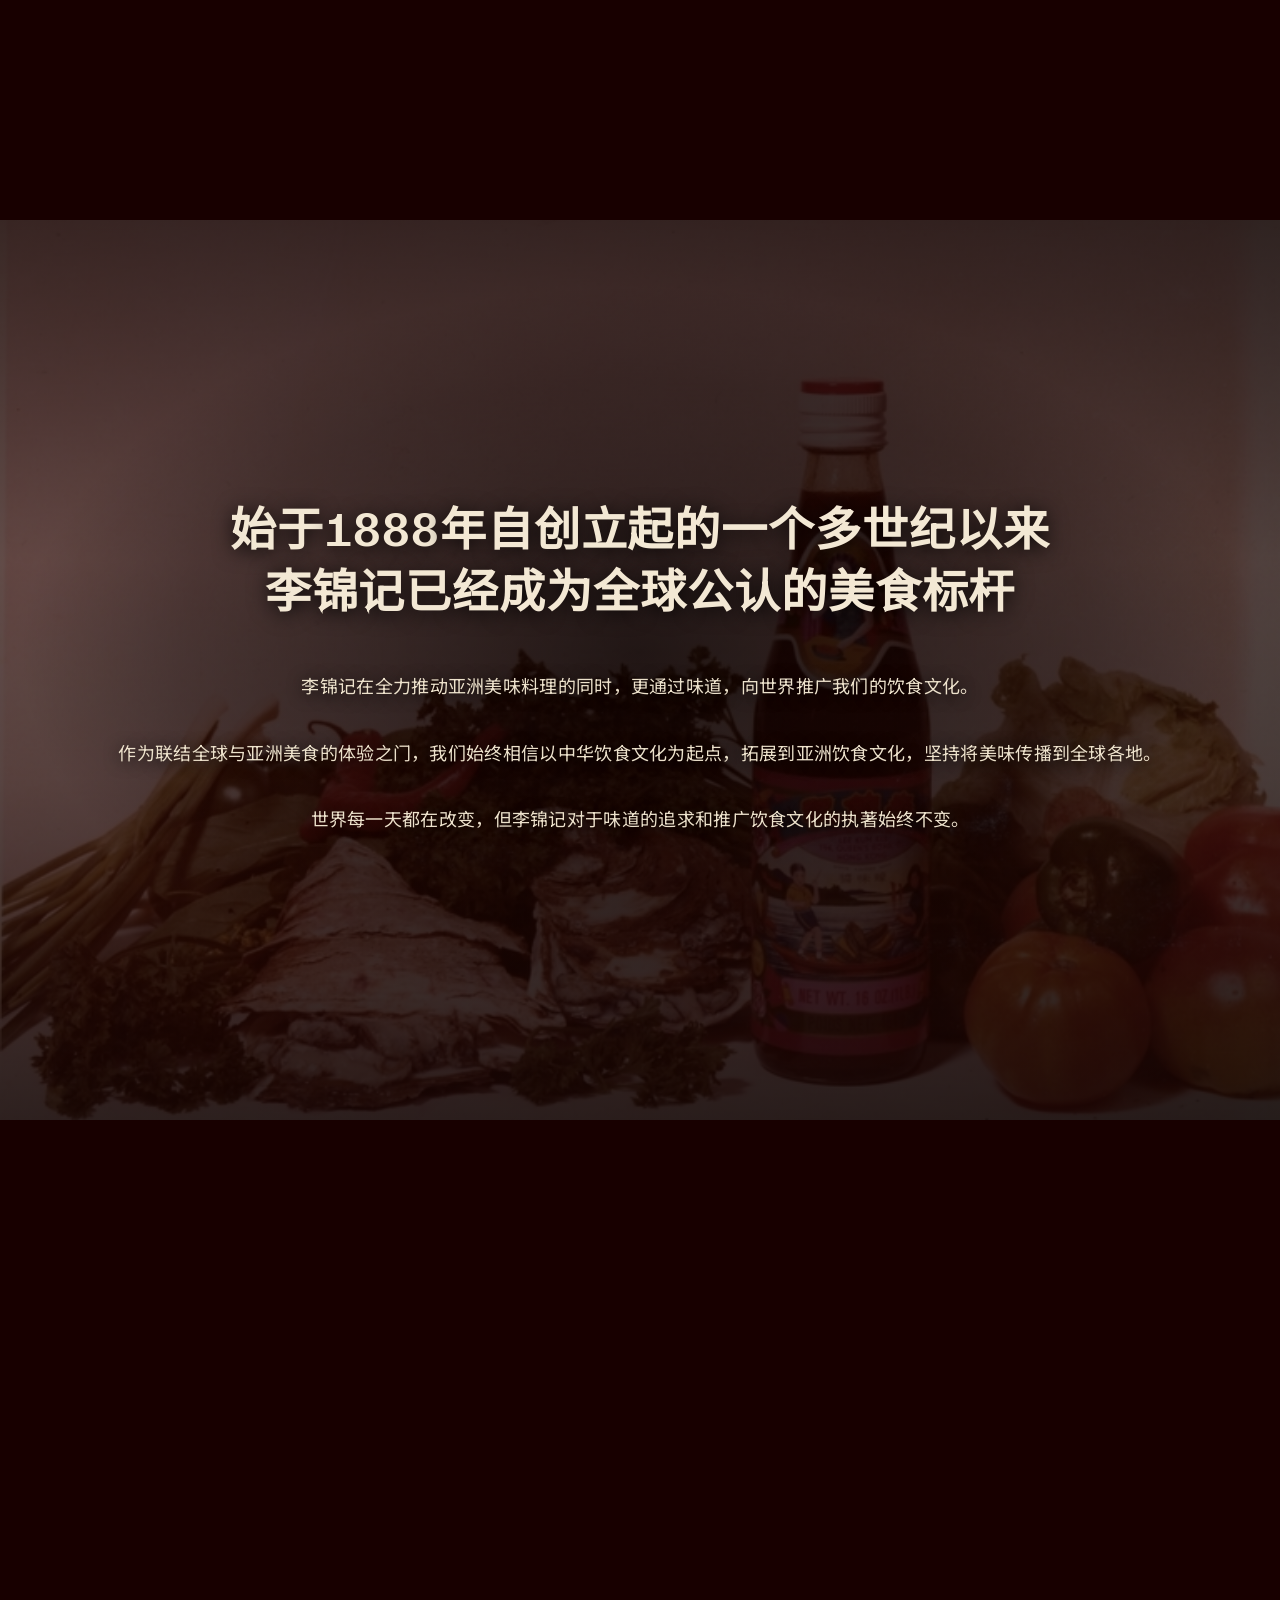
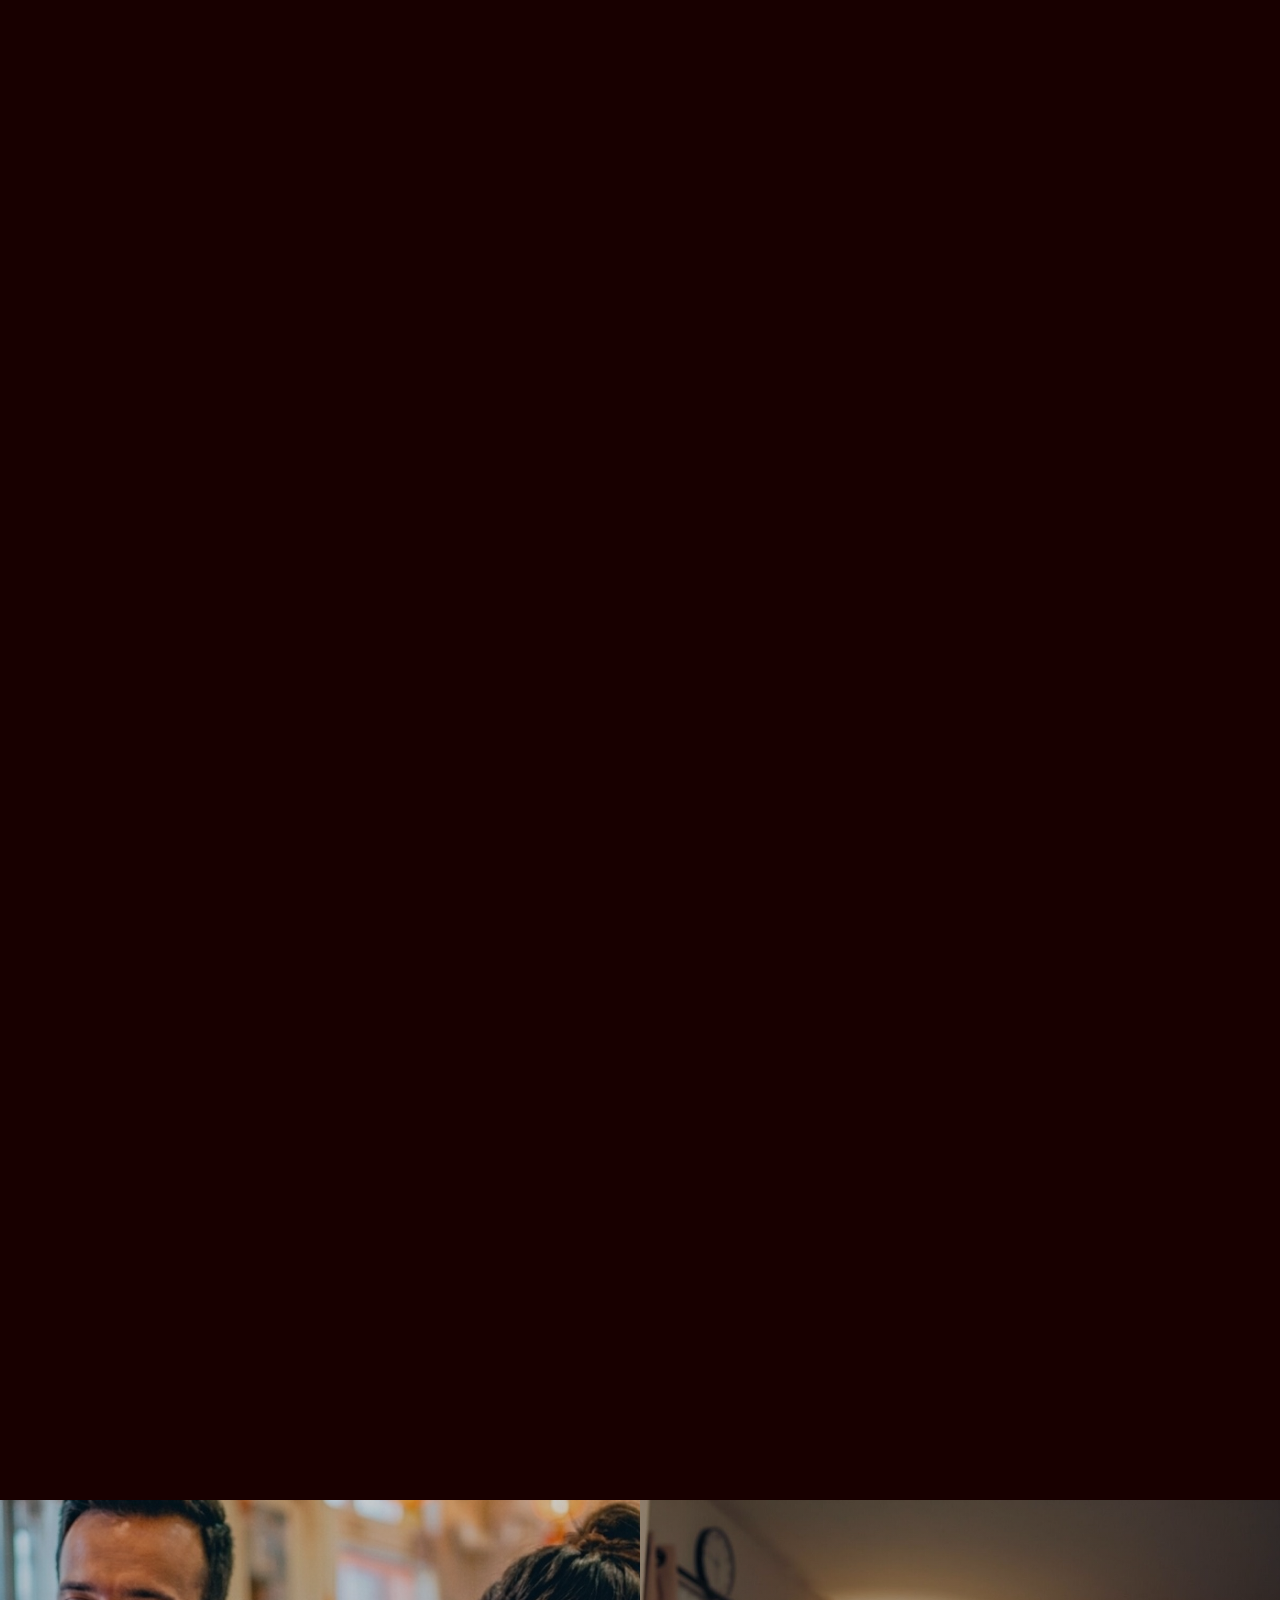
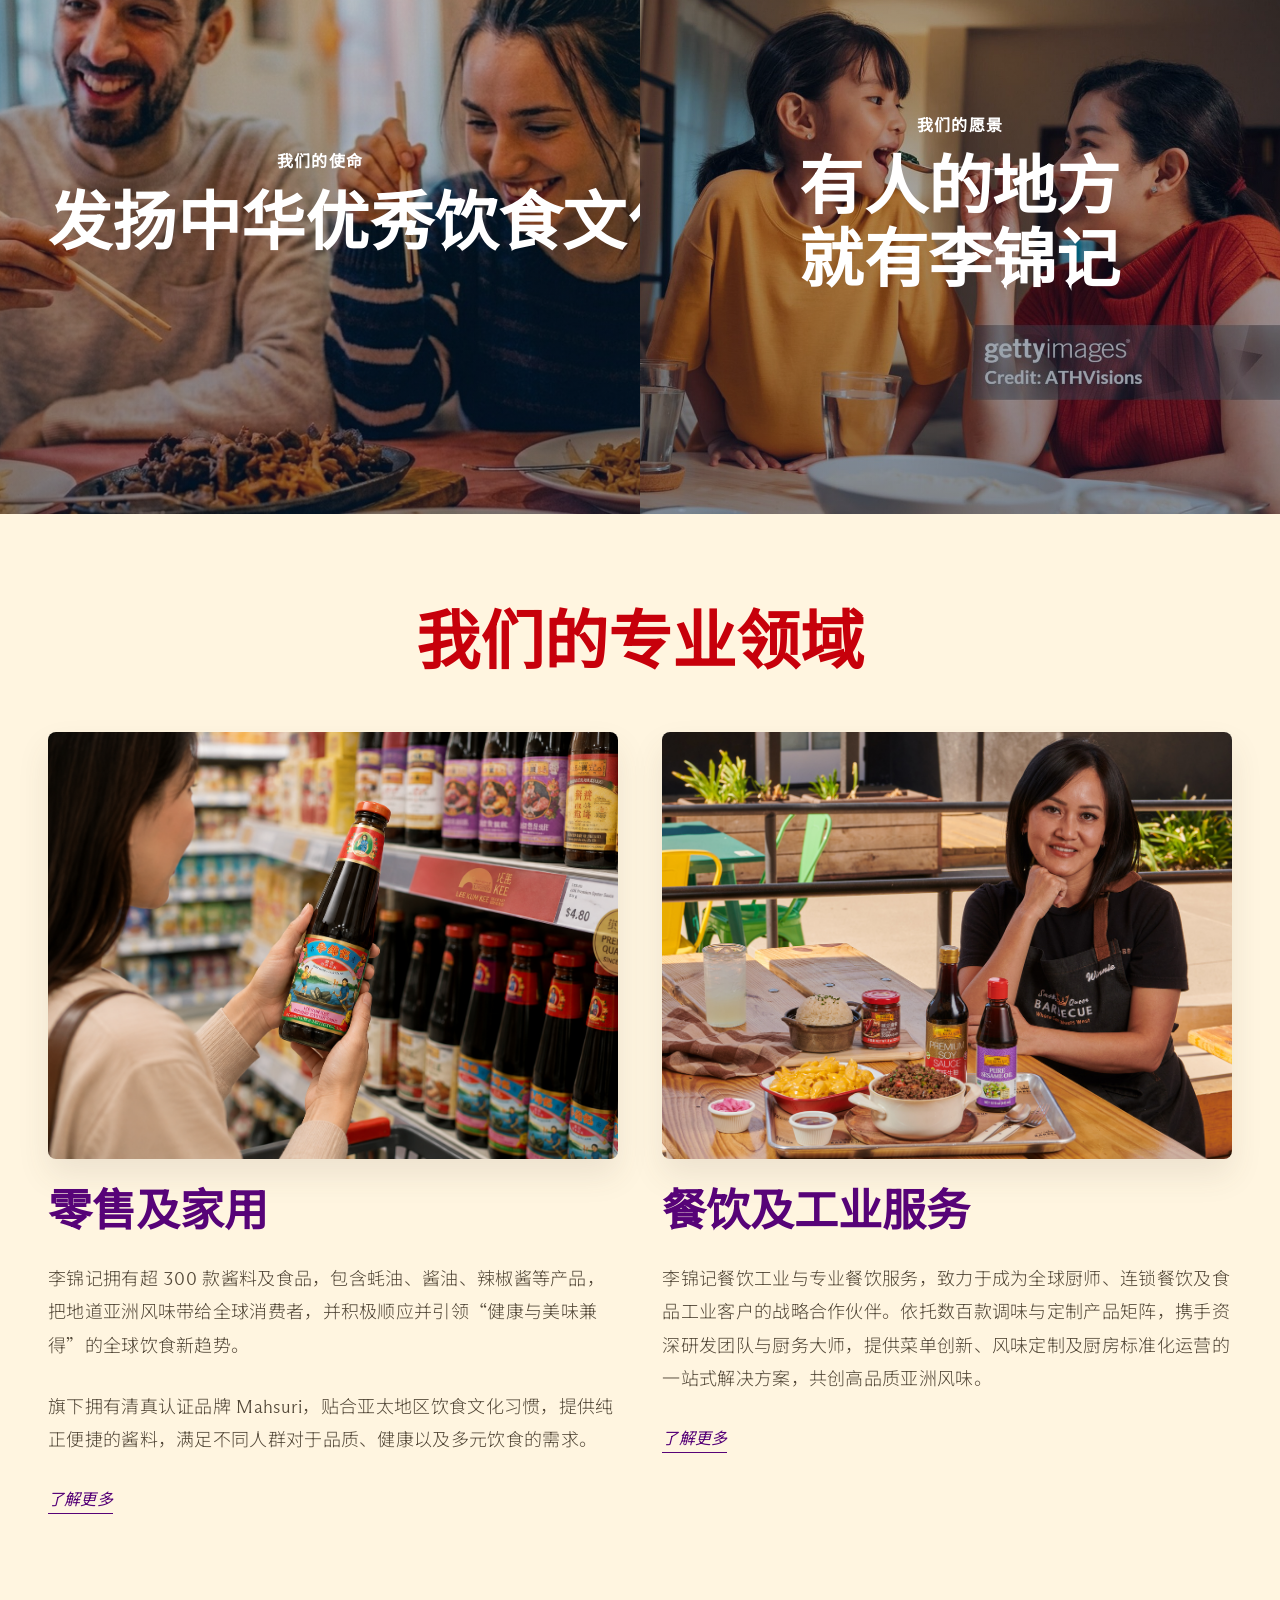
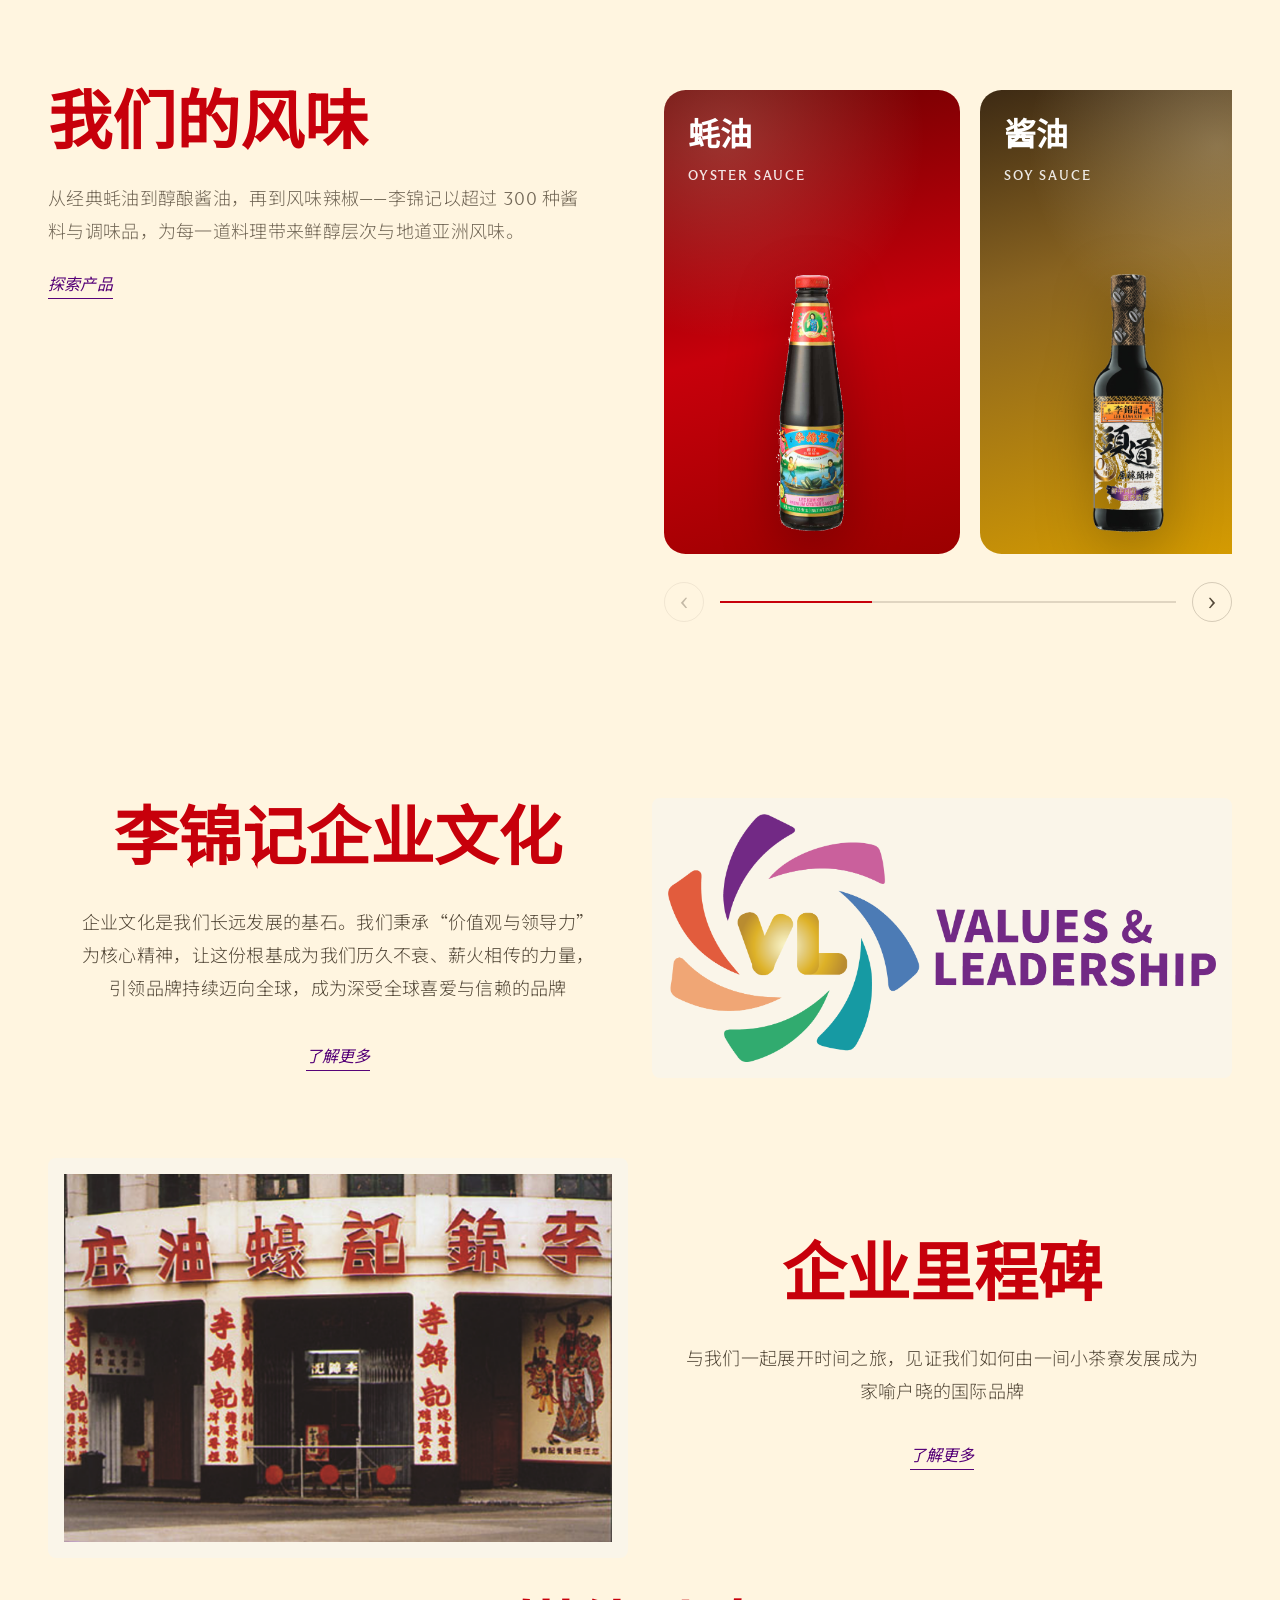
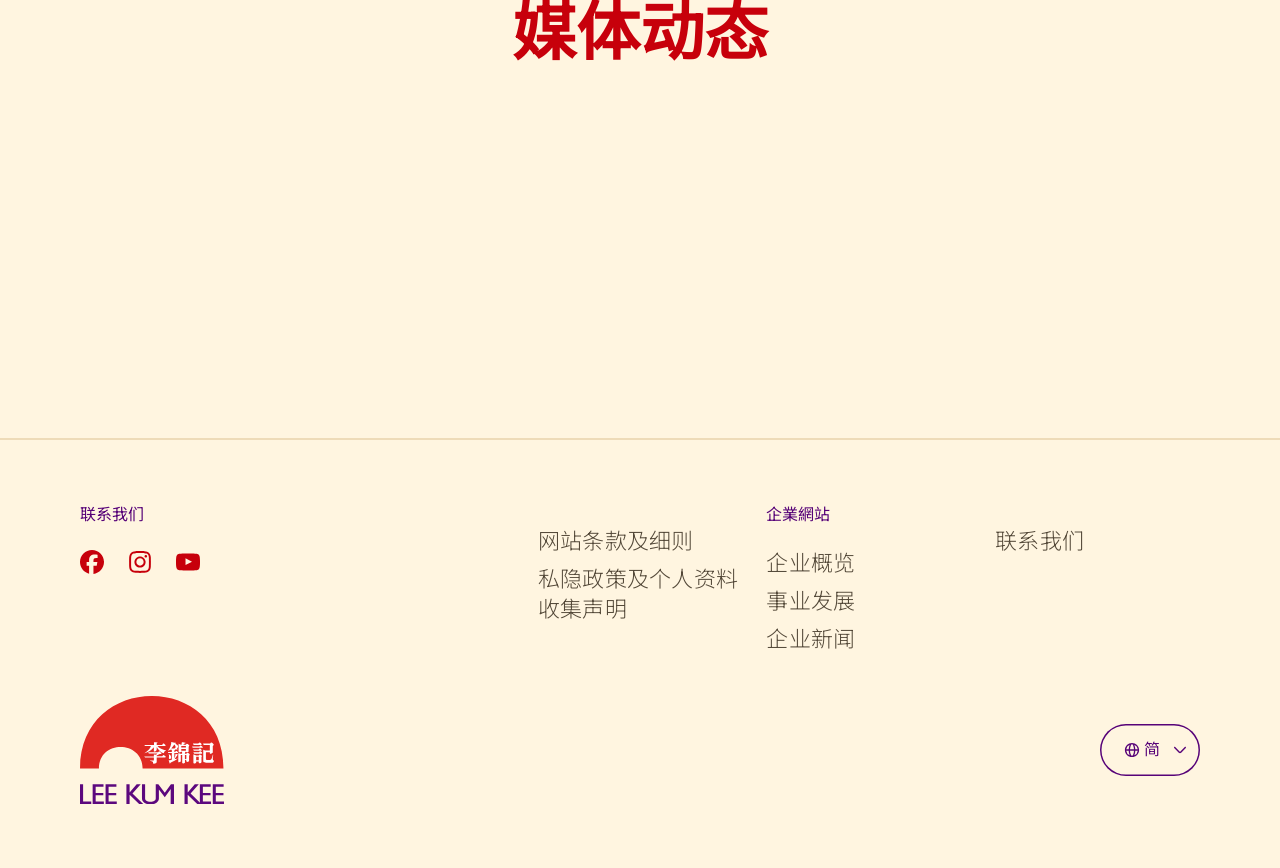
==== commit 82155f3f: "Replace masthead video with UNESCO placeholder image Swap the hero video for assets/images/UNESCO_19" ====
--- a/index.html
+++ b/index.html
@@ -285,26 +285,13 @@
 			<div class="col-12 text-center">
 				<h2 class="G10-carousel-title display-md">
 							亚洲饮食文化的全球门户</h2>
-					<div class="G10-carousel-ctas">
-					<button type="button" class="btn -primary -icon -play"
-								data-target="1">
-							<svg aria-hidden="true" focusable="false" class="svg-icon">
-								<use xlink:href="modules/lkk-templates/icons/sprite.svg?202617061049#pause" />
-							</svg>
-							<svg aria-hidden="true" focusable="false" class="svg-icon">
-								<use xlink:href="modules/lkk-templates/icons/sprite.svg?202617061049#play" />
-							</svg>
-						</button>
-					</div>
 			</div>
 		</div>
 	</div>
 </div>
 
 <div class="G10-carousel-bg " id="G10-carousel-bg-1726876111"  >
-	<video id="video-1" loop autoplay muted playsinline preload="metadata"   poster="zh-cn/files/banner/poster.jpg">
-						<source src="zh-cn/files/home/opening-video-with-gateway.mp4" type="video/mp4">
-							</video>
+	<img src="assets/images/UNESCO_1920x1080.png" alt="亚洲饮食文化的全球门户" width="1920" height="1080" fetchpriority="high" decoding="async">
 				</div></div>
 	</div>
 </div>
--- a/assets/css/home-sections.css
+++ b/assets/css/home-sections.css
@@ -567,7 +567,7 @@
   display: flex;
   align-items: center;
   justify-content: center;
-  min-height: clamp(18rem, 58vw, 24rem);
+  min-height: clamp(24rem, 72vw, 34rem);
   padding: clamp(2.75rem, 7vw, 4.5rem) clamp(1.5rem, 5vw, 3rem);
   background-position: center;
   background-repeat: no-repeat;
@@ -636,12 +636,12 @@
   .home-purpose__split {
     flex-direction: row;
     align-items: stretch;
-    min-height: clamp(22rem, 34vw, 30rem);
+    min-height: clamp(28rem, 48vw, 42rem);
   }
 
   .home-purpose__panel {
     flex: 1 1 50%;
-    min-height: clamp(22rem, 34vw, 30rem);
+    min-height: clamp(28rem, 48vw, 42rem);
   }
 }
 
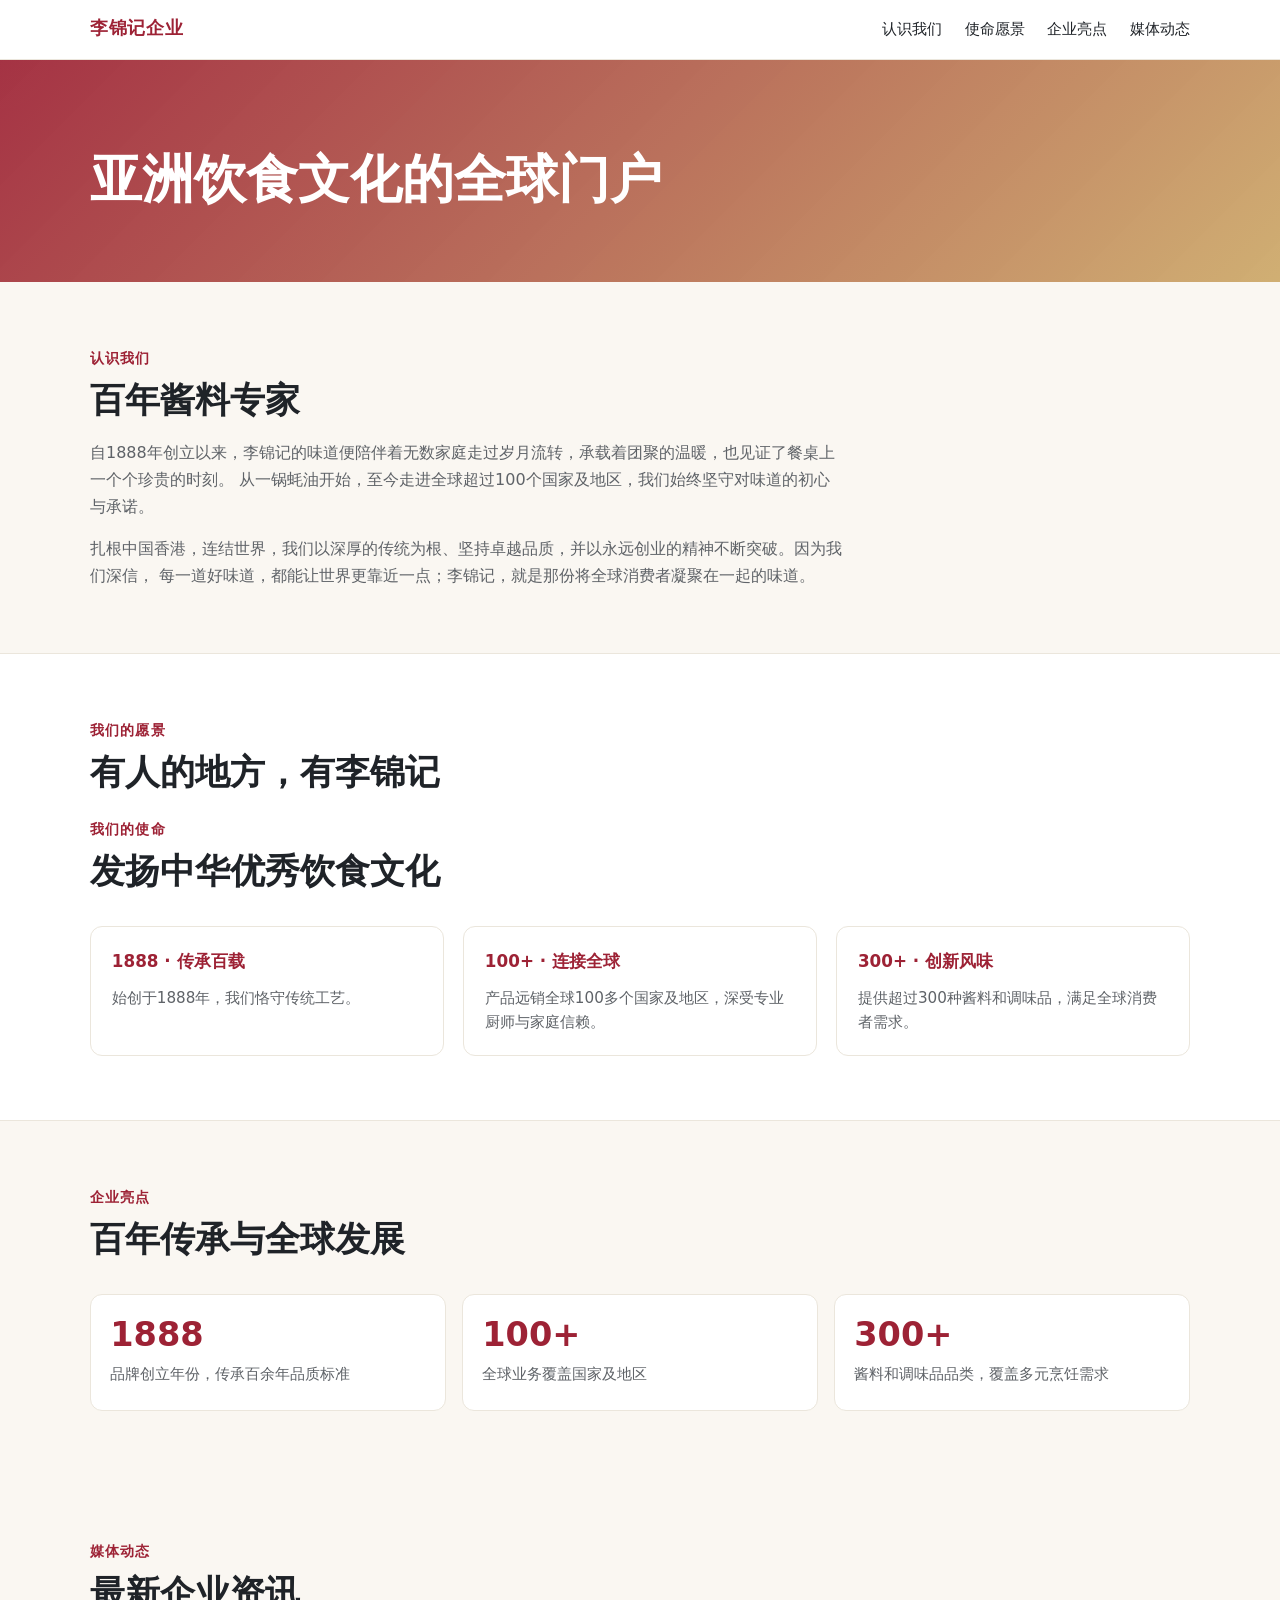
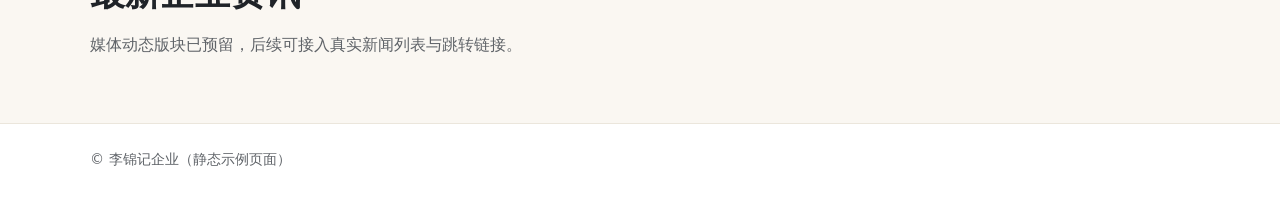
==== commit 2f4ad991: "Merge 33214d06e96a323671dfc9897ceb7930104af35e into 68879d00464243bdce7e6b8b777a20afa0d6602a" ====
--- a/index.html
+++ b/index.html
@@ -1,644 +1,269 @@
-<!DOCTYPE html>
-<html lang="zh">
-    <head><link rel="canonical" href="https://preview-web.lkk.com/zh-cn" /><link rel="alternate" hreflang="zh-CN" href="https://preview-web.lkk.com/zh-cn" />
-<link rel="alternate" hreflang="zh-HK" href="https://preview-web.lkk.com/zh-hk" />
-<link rel="alternate" hreflang="en" href="https://preview-web.lkk.com/en" />
-<link rel="alternate" hreflang="x-default" href="https://preview-web.lkk.com/en" />
-        <title>百年酱料专家 | 李锦记企业</title>
-
-        <!-- Browser integration -->
-        <meta charset="utf-8" />
-        <meta name="viewport" content="width=device-width, initial-scale=1.0" />
-        <meta name="theme-color" content="">
-        <meta name="msapplication-navbutton-color" content="">
-        <meta name="apple-mobile-web-app-status-bar-style" content="">
-
-        <meta property="og:title" content="百年酱料专家 | 李锦记企业">
-        <meta property="og:locale" content="zh_CN" />
-        <meta property="og:type" content="website">
-        <meta name="twitter:title" content="百年酱料专家 | 李锦记企业" />
-
-        <meta name="description" content="历经130年的持续发展，李锦记已成为一个家喻户晓的酱料王国，成功打造出一个百年民族企业，成为中华民族企业「质量与信心标志」的国际品牌。">
-                <meta property="og:description" content="历经130年的持续发展，李锦记已成为一个家喻户晓的酱料王国，成功打造出一个百年民族企业，成为中华民族企业「质量与信心标志」的国际品牌。">
-                <meta name="twitter:description" content="历经130年的持续发展，李锦记已成为一个家喻户晓的酱料王国，成功打造出一个百年民族企业，成为中华民族企业「质量与信心标志」的国际品牌。" />
-        <meta http-equiv="x-ua-compatible" content="ie=edge" />
-
-        <meta name="format-detection" content="telephone=no">
-        <meta name="csrf-token" content="JvfMPmi1GdXUFjc417KSymphsSqSuxNVoHhGluTE">
-        <link rel="shortcut icon" href="modules/lkk-templates/images/favicon.ico">
-        
-<!-- Données structurées pour le site -->
-        <script type="application/ld+json">
-                {
-                        "@context": "https://schema.org",
-                        "@type": "WebSite",
-                        "name": "lkkGroup",
-                        "url": "https://preview-web.lkk.com",
-                        "alternateName": ""
-                }
-        </script>
-
-        <!-- Données structurées pour l'organisation -->
-        <script type="application/ld+json">
-                {
-                        "@context": "https://schema.org",
-                        "@type": "Organization",
-                        "url": "https://preview-web.lkk.com",
-                        "logo": "https://preview-web.lkk.com//modules/lkk-templates/images/public/base/lkk_share.png"
-                }
-        </script>
-<link rel="stylesheet" href="assets/css/lkk.min.css" media="screen" type="text/css"/>
-<link rel="stylesheet" href="assets/css/local-overrides.css" media="screen" type="text/css"/>
-<link rel="stylesheet" href="assets/css/home-sections.css" media="screen" type="text/css"/>
+<!doctype html>
+<html lang="zh-CN">
+<head>
+  <meta charset="utf-8">
+  <meta name="viewport" content="width=device-width, initial-scale=1">
+  <title>百年酱料专家 | 李锦记企业</title>
+  <meta name="description" content="李锦记企业官网中文主页静态 HTML 版本">
+  <style>
+    :root {
+      --brand-red: #9d2235;
+      --brand-gold: #c9a25d;
+      --text: #1f2328;
+      --muted: #5f6368;
+      --bg: #faf7f2;
+      --card: #ffffff;
+      --line: #ebe6dc;
+    }
+
+    * {
+      box-sizing: border-box;
+    }
+
+    body {
+      margin: 0;
+      font-family: "PingFang SC", "Microsoft YaHei", "Noto Sans SC", system-ui, -apple-system, sans-serif;
+      color: var(--text);
+      background: var(--bg);
+      line-height: 1.7;
+    }
+
+    .container {
+      width: min(1100px, calc(100% - 2rem));
+      margin: 0 auto;
+    }
+
+    header {
+      position: sticky;
+      top: 0;
+      z-index: 20;
+      background: rgba(255, 255, 255, 0.96);
+      backdrop-filter: blur(8px);
+      border-bottom: 1px solid var(--line);
+    }
+
+    .header-inner {
+      display: flex;
+      justify-content: space-between;
+      align-items: center;
+      padding: 0.9rem 0;
+    }
+
+    .logo {
+      font-weight: 800;
+      color: var(--brand-red);
+      font-size: 1.1rem;
+      letter-spacing: 0.04em;
+    }
+
+    nav a {
+      text-decoration: none;
+      color: var(--text);
+      font-size: 0.95rem;
+      margin-left: 1.1rem;
+    }
+
+    .hero {
+      background:
+        linear-gradient(135deg, rgba(157, 34, 53, 0.92), rgba(201, 162, 93, 0.85)),
+        radial-gradient(circle at top left, rgba(255, 255, 255, 0.2), transparent 60%);
+      color: #fff;
+      padding: 5.5rem 0 4.5rem;
+    }
+
+    .hero h1 {
+      margin: 0;
+      font-size: clamp(1.8rem, 5.2vw, 3.25rem);
+      line-height: 1.2;
+      max-width: 16ch;
+    }
+
+    section {
+      padding: 4rem 0;
+    }
+
+    .eyebrow {
+      margin: 0;
+      color: var(--brand-red);
+      font-weight: 700;
+      font-size: 0.9rem;
+      letter-spacing: 0.08em;
+      text-transform: uppercase;
+    }
+
+    h2 {
+      margin: 0.4rem 0 1rem;
+      font-size: clamp(1.4rem, 3.2vw, 2.2rem);
+      line-height: 1.3;
+    }
+
+    .lead {
+      color: var(--muted);
+      margin: 0;
+      max-width: 74ch;
+    }
+
+    .mission {
+      background: #fff;
+      border-top: 1px solid var(--line);
+      border-bottom: 1px solid var(--line);
+    }
+
+    .mission-grid {
+      display: grid;
+      gap: 1.2rem;
+      grid-template-columns: repeat(auto-fit, minmax(180px, 1fr));
+      margin-top: 2rem;
+    }
+
+    .mission-grid article {
+      background: var(--card);
+      border: 1px solid var(--line);
+      border-radius: 12px;
+      padding: 1.3rem;
+    }
+
+    .mission-grid h3 {
+      margin: 0;
+      color: var(--brand-red);
+      font-size: 1.05rem;
+    }
+
+    .mission-grid p {
+      margin: 0.6rem 0 0;
+      color: var(--muted);
+      font-size: 0.95rem;
+      line-height: 1.6;
+    }
+
+    .stats {
+      display: grid;
+      gap: 1rem;
+      grid-template-columns: repeat(auto-fit, minmax(220px, 1fr));
+      margin-top: 2rem;
+    }
+
+    .stat {
+      background: #fff;
+      border: 1px solid var(--line);
+      border-radius: 12px;
+      padding: 1.4rem 1.2rem;
+    }
+
+    .value {
+      font-size: clamp(1.6rem, 3vw, 2.1rem);
+      font-weight: 800;
+      color: var(--brand-red);
+      line-height: 1.1;
+      margin: 0;
+    }
+
+    .label {
+      margin: 0.45rem 0 0;
+      color: var(--muted);
+      font-size: 0.96rem;
+    }
+
+    footer {
+      border-top: 1px solid var(--line);
+      padding: 1.5rem 0 2.5rem;
+      color: var(--muted);
+      font-size: 0.88rem;
+      background: #fff;
+    }
+  </style>
 </head>
-
-    <body>
-
-    <div class="lkk"><header class="G01-header -sticky">
-	<div class="G01-header-top" >
-		<div class="container">
-			<ul>
-				<li>
-		<a href="#"
-           title="美食厨房"
-             target="_self"
-        >美食厨房</a></li></ul>
-			<button type="button" class="btn-lang" data-modal="#modal-sites-languages" >
-        <span>
-          	<svg aria-hidden="true" focusable="false" class="svg-icon d-inline">
-				<use xlink:href="modules/lkk-templates/icons/sprite.svg?202617061049#earth" />
-          	</svg>
-          	简</span>
-				<svg aria-hidden="true" focusable="false" class="svg-icon">
-					<use xlink:href="modules/lkk-templates/icons/sprite.svg?202617061049#caret-down" />
-				</svg>
-			</button>
-		</div>
-	</div>
-	<div class="G01-header-nav">
-		<div class="container">
-			<div class="wrapper">
-				<button type="button" class="btn -secondary -icon btn-menu" ref="headerToggleBtn" aria-controls="menu-wrapper" aria-expanded="false">
-					<svg aria-hidden="true" focusable="false" class="svg-icon">
-						<use xlink:href="modules/lkk-templates/icons/sprite.svg?202617061049#menu-burger" />
-					</svg>
-				</button>
-				<a href="/zh-cn" class="G01-header-logo">
-					<img src="modules/lkk-templates/images/lkk-logo-corporate.svg" alt="LKK logo">
-				</a>
-
-				<div id="menu-wrapper" class="G01-header-menu-wrapper" ref="menuWrapper">
-					<div class="G01-header-menu-top">
-						<button type="button" class="btn-lang" data-modal="#modal-sites-languages">
-							<span>
-								<svg aria-hidden="true" focusable="false" class="svg-icon d-inline">
-									<use xlink:href="modules/lkk-templates/icons/sprite.svg?202617061049#earth" />
-								</svg>
-								简</span>
-							<svg aria-hidden="true" focusable="false" class="svg-icon">
-								<use xlink:href="modules/lkk-templates/icons/sprite.svg?202617061049#caret-down" />
-							</svg>
-						</button>
-						<button type="button" class="btn-close" ref="menuCloseBtn">
-							<svg aria-hidden="true" focusable="false" class="svg-icon">
-								<use xlink:href="modules/lkk-templates/icons/sprite.svg?202617061049#close" />
-							</svg>
-						</button>
-					</div>
-					<nav ref="nav">
-    <ul>
-        <li>
-                <button type="button" class="submenu-btn" aria-expanded="false" aria-controls="submenu-about-lkk--1586274825"  >
-                    关于我们<svg aria-hidden="true" focusable="false" class="svg-icon">
-                    <use xlink:href="modules/lkk-templates/icons/sprite.svg?202617061049#caret-down" />
-                </svg>
-            </button>
-
-            <div id="submenu-about-lkk--1586274825" class="G01-header-submenu">
-                <div class="G01-header-menu-top">
-                    <button type="button" class="btn-back">
-                        <svg aria-hidden="true" focusable="false" class="svg-icon">
-                            <use xlink:href="modules/lkk-templates/icons/sprite.svg?202617061049#caret-right" />
-                        </svg>
-                        <span>关于我们</span>
-                    </button>
-
-                    <button type="button" class="btn-close">
-                        <svg aria-hidden="true" focusable="false" class="svg-icon">
-                            <use xlink:href="modules/lkk-templates/icons/sprite.svg?202617061049#close" />
-                        </svg>
-                    </button>
-                </div>
-                <div class="row gap-y-md">
-                    <div class="col-12 col-4@md">
-                        <ul>
-                            <li>
-    <a href="/zh-cn/about-lkk/company-vision-mission-and-corporate-culture" class=""><span>企业愿景、使命及企业文化</span></a></li><li>
-    <a href="/zh-cn/about-lkk/company-overview" class=""><span>企业概览</span></a></li></ul>
-                    </div>
-                    <div class="col-12 col-4@md">
-                        <ul>
-                            <li>
-    <a href="/zh-cn/about-lkk/milestones" class=""><span>里程碑</span></a></li><li>
-    <a href="/zh-cn/about-lkk/sustainability" class=""><span>可持续发展</span></a></li></ul>
-                        </div>
-                    <div class="col-12 col-4@md">
-                        <div class="G08-card-article  -sm  -gateway">
-    <div class="G08-card-article-content">
-
-        <div class="G08-card-article-header">
-            <div class="G08-card-article-title">
-                <a href="/zh-cn/corporate-news" target="_self">
-                    企业新闻</a>
-            </div>
-            </div>
-        <div class="G08-card-article-description">
-            </div>
+<body>
+  <header>
+    <div class="container header-inner">
+      <div class="logo">李锦记企业</div>
+      <nav aria-label="主导航">
+        <a href="#about">认识我们</a>
+        <a href="#mission">使命愿景</a>
+        <a href="#highlights">企业亮点</a>
+        <a href="#news">媒体动态</a>
+      </nav>
+    </div>
+  </header>
+
+  <main>
+    <section class="hero">
+      <div class="container">
+        <h1>亚洲饮食文化的全球门户</h1>
+      </div>
+    </section>
+
+    <section id="about">
+      <div class="container">
+        <p class="eyebrow">认识我们</p>
+        <h2>百年酱料专家</h2>
+        <p class="lead">
+          自1888年创立以来，李锦记的味道便陪伴着无数家庭走过岁月流转，承载着团聚的温暖，也见证了餐桌上一个个珍贵的时刻。
+          从一锅蚝油开始，至今走进全球超过100个国家及地区，我们始终坚守对味道的初心与承诺。
+        </p>
+        <p class="lead" style="margin-top: 0.9rem;">
+          扎根中国香港，连结世界，我们以深厚的传统为根、坚持卓越品质，并以永远创业的精神不断突破。因为我们深信，
+          每一道好味道，都能让世界更靠近一点；李锦记，就是那份将全球消费者凝聚在一起的味道。
+        </p>
+      </div>
+    </section>
+
+    <section id="mission" class="mission">
+      <div class="container">
+        <p class="eyebrow">我们的愿景</p>
+        <h2>有人的地方，有李锦记</h2>
+        <p class="eyebrow" style="margin-top: 1.4rem;">我们的使命</p>
+        <h2>发扬中华优秀饮食文化</h2>
+
+        <div class="mission-grid">
+          <article>
+            <h3>1888 · 传承百载</h3>
+            <p>始创于1888年，我们恪守传统工艺。</p>
+          </article>
+          <article>
+            <h3>100+ · 连接全球</h3>
+            <p>产品远销全球100多个国家及地区，深受专业厨师与家庭信赖。</p>
+          </article>
+          <article>
+            <h3>300+ · 创新风味</h3>
+            <p>提供超过300种酱料和调味品，满足全球消费者需求。</p>
+          </article>
         </div>
-    <div class="G08-card-article-visual">
-        <div class="gateway">
-            <div class="gateway-top">
-                <div class="gateway-img"></div>
-            </div>
-            <div class="gateway-shadow">
-                <img
-                            src="files/live/sites/corporate/files/About%20US/1988_tai-po-headquarters.jpg"
-                            alt="1988_tai-po-headquarters.jpg"
-                            loading="lazy"
-                            srcset="files/live/sites/corporate/files/About%20US/1988_tai-po-headquarters.jpg 5616w, files/live/sites/corporate/files/About%20US/1988_tai-po-headquarters.jpg 150w, files/live/sites/corporate/files/About%20US/1988_tai-po-headquarters.jpg 350w, files/live/sites/corporate/files/About%20US/1988_tai-po-headquarters.jpg 520w, files/live/sites/corporate/files/About%20US/1988_tai-po-headquarters.jpg 768w, files/live/sites/corporate/files/About%20US/1988_tai-po-headquarters.jpg 1024w, files/live/sites/corporate/files/About%20US/1988_tai-po-headquarters.jpg 1600w"
-                            sizes="(max-width: 47.9988em) 100vw, (max-width: 991px) 50vw, 33vw"
-                    />
-                </div>
-            <div class="gateway-bottom">
-                <div class="gateway-img"></div>
-            </div>
+      </div>
+    </section>
+
+    <section id="highlights">
+      <div class="container">
+        <p class="eyebrow">企业亮点</p>
+        <h2>百年传承与全球发展</h2>
+        <div class="stats">
+          <article class="stat">
+            <p class="value">1888</p>
+            <p class="label">品牌创立年份，传承百余年品质标准</p>
+          </article>
+          <article class="stat">
+            <p class="value">100+</p>
+            <p class="label">全球业务覆盖国家及地区</p>
+          </article>
+          <article class="stat">
+            <p class="value">300+</p>
+            <p class="label">酱料和调味品品类，覆盖多元烹饪需求</p>
+          </article>
         </div>
-    </div>
-</div></div>
-                </div>
-            </div></li>
-        <li>
-                <a href="/zh-cn/corporate-news" class="nav-item"><span>企业新闻</span></a></li>
-        <li>
-                <button type="button" class="submenu-btn" aria-expanded="false" aria-controls="submenu-careers-1351961766"  >
-                    职业发展<svg aria-hidden="true" focusable="false" class="svg-icon">
-                    <use xlink:href="modules/lkk-templates/icons/sprite.svg?202617061049#caret-down" />
-                </svg>
-            </button>
-
-            <div id="submenu-careers-1351961766" class="G01-header-submenu">
-                <div class="G01-header-menu-top">
-                    <button type="button" class="btn-back">
-                        <svg aria-hidden="true" focusable="false" class="svg-icon">
-                            <use xlink:href="modules/lkk-templates/icons/sprite.svg?202617061049#caret-right" />
-                        </svg>
-                        <span>职业发展</span>
-                    </button>
-
-                    <button type="button" class="btn-close">
-                        <svg aria-hidden="true" focusable="false" class="svg-icon">
-                            <use xlink:href="modules/lkk-templates/icons/sprite.svg?202617061049#close" />
-                        </svg>
-                    </button>
-                </div>
-                <div class="row gap-y-md">
-                    <div class="col-12 col-4@md">
-                        <ul>
-                            <li>
-    <a href="/zh_CN/home/careers.html" class="" target="_self" title="Overview & Jobs"><span>Overview & Jobs</span></a></li><li>
-    <a href="/zh_CN/home/careers/working-at-lee-kum-kee.html" class=""><span>职在李锦记</span></a></li></ul>
-                    </div>
-                    <div class="col-12 col-4@md">
-                        <ul>
-                            <li>
-    <a href="/zh_CN/home/careers/students-graduates.html" class=""><span>学生与毕业生</span></a></li><li>
-    <a href="/zh_CN/home/careers/recruitment-journey.html" class=""><span>李的招聘之旅</span></a></li></ul>
-                        </div>
-                    <div class="col-12 col-4@md">
-                        <ul>
-                                <li>
-    <a href="/zh-cn/careers/employees" class=""><span>员工故事</span></a></li><li>
-    <a href="/zh_CN/home/careers/frequently-asked-questions.html" class=""><span>常见问题</span></a></li></ul>
-                        </div>
-                </div>
-            </div></li>
-        <li>
-                <a href="https://etenders.lkk.com/" target="_blank"电子采购>电子采购</a></li>
-        <li>
-                <a href="/zh-cn/contact-us" class="nav-item"><span>联系我们</span></a></li>
-        </ul>
-</nav></div>
-				
-
-<div class="G01-header-search">
-	<button type="button" class="btn -icon -secondary" ref="searchOpenBtn" aria-controls="search-wrapper" aria-expanded="false" aria-label="搜索">
-		<svg aria-hidden="true" focusable="false" class="svg-icon">
-			<use xlink:href="modules/lkk-templates/icons/sprite.svg?202617061049#search-bold" />
-		</svg>
-	</button>
-	<div id="search-wrapper" class="G01-header-search-wrapper " ref="search">
-		<label for="search">
-			<svg aria-hidden="true" focusable="false" class="svg-icon">
-				<use xlink:href="modules/lkk-templates/icons/sprite.svg?202617061049#search-bold" />
-			</svg>
-		</label>
-		<input type="search" id="search" name="search" placeholder="您在寻找什么？" ref="searchInput" autocomplete="off">
-		<button class="btn -primary -sm" id="searchBtn">搜索</button>
-		<button class="btn -icon -secondary -sm" ref="searchCloseBtn">
-			<svg aria-hidden="true" focusable="false" class="svg-icon">
-				<use xlink:href="modules/lkk-templates/icons/sprite.svg?202617061049#close" />
-			</svg>
-		</button>
-	</div>
-</div>
-<div class="G01-header-search-results" id="search-results" data-url="/zh_CN/home/search/main/search.suggestAction.do" data-page-search="/zh-cn/search" data-limit="8" ref="searchResults">
-
-</div></div>
-		</div>
-	</div>
-	<nav class="G01-header-nav-mobile">
-		<a href="/zh-cn">
-			<svg aria-hidden="true" focusable="false" class="svg-icon">
-				<use xlink:href="modules/lkk-templates/icons/sprite.svg?202617061049#menu-homepage" />
-			</svg>
-		</a>
-		<button type="button" ref="menuToggleBtn" aria-controls="menu-wrapper" aria-expanded="false">
-			<svg aria-hidden="true" focusable="false" class="svg-icon">
-				<use xlink:href="modules/lkk-templates/icons/sprite.svg?202617061049#menu-burger" />
-				<use xlink:href="modules/lkk-templates/icons/sprite.svg?202617061049#close" />
-			</svg>
-		</button>
-		<button type="button" ref="searchToggleBtn" aria-controls="search-wrapper" aria-expanded="false">
-			<svg aria-hidden="true" focusable="false" class="svg-icon">
-				<use xlink:href="modules/lkk-templates/icons/sprite.svg?202617061049#search-bold" />
-				<use xlink:href="modules/lkk-templates/icons/sprite.svg?202617061049#close" />
-			</svg>
-		</button>
-	</nav>
-</header><main class="home-page">
-<section class=" G10-carousel   -md   "  ><div class="G10-carousel-swiper swiper" id="carousel-635624056">
-	<div class="G10-carousel-wrapper swiper-wrapper">
-	<div class="G10-carousel-slide swiper-slide">
-			<div id="content-1" class="G10-carousel-content -light" id="G10-carousel-content-1726876111" >
-	<div class="container">
-		<div class="row justify-content-center align-items-center">
-			<div class="col-12 text-center">
-				<h2 class="G10-carousel-title display-md">
-							亚洲饮食文化的全球门户</h2>
-			</div>
-		</div>
-	</div>
-</div>
-
-<div class="G10-carousel-bg " id="G10-carousel-bg-1726876111"  >
-	<img src="assets/images/UNESCO_1920x1080.png" alt="亚洲饮食文化的全球门户" width="1920" height="1080" fetchpriority="high" decoding="async">
-				</div></div>
-	</div>
-</div>
-
-</section>
-
-<section class="home-story home-story--immersive" id="our-story-v2" aria-label="Our Story immersive version">
-  <div class="home-story__sticky">
-    <div class="home-story__backdrop" aria-hidden="true">
-      <img src="zh-cn/files/home/oyster_reduced_v2_half_size.jpg" alt="" class="home-story__backdrop-image" decoding="async">
-      <div class="home-story__backdrop-overlay"></div>
-    </div>
-    <div class="home-story__scene home-story__scene--immersive">
-      <div class="home-story__content home-story__content--immersive">
-        <div class="home-story__lead home-story__lead--immersive">
-          <span class="home-story__lead-line">有时候伟大的旅程</span>
-          <span class="home-story__lead-line">仅仅是从一次意外开始的</span>
-        </div>
-        <div class="home-story__text">
-          <p class="home-story__chunk">1888年，广东南海一间小茶寮里，一锅生蚝汤煮过了头，鲜美的汤汁熬煮成了浓稠的蚝汁。然而在品尝过后发现，这锅蚝汁的口味非常独特。这次“美味的意外”，诞生了第一锅李锦记蚝油。</p>
-          <p class="home-story__chunk">历经一个多世纪，我们始终秉承世界最高级别的工艺水平和质量管控，坚守“100-1=0”的零缺陷标准，以顶尖工艺与严苛品控打磨每一款产品。致力于在产品、场景、体验的多元化创新，成为亚洲饮食文化与卓越美食体验的代表。</p>
-        </div>
-      </div>
-    </div>
-  </div>
-</section>
-
-<section class="home-story home-story--immersive" id="our-story-heritage" aria-label="Our Story heritage">
-  <div class="home-story__sticky">
-    <div class="home-story__backdrop" aria-hidden="true">
-      <img src="assets/images/brand-preface.jpg" alt="" class="home-story__backdrop-image" decoding="async">
-      <div class="home-story__backdrop-overlay"></div>
-    </div>
-    <div class="home-story__scene home-story__scene--immersive">
-      <div class="home-story__content home-story__content--immersive">
-        <div class="home-story__lead home-story__lead--immersive">
-          <span class="home-story__lead-line">始于<strong>1888</strong>年自创立起的一个多世纪以来</span>
-          <span class="home-story__lead-line">李锦记已经成为全球公认的美食标杆</span>
-        </div>
-        <div class="home-story__text">
-          <p class="home-story__chunk">李锦记在全力推动亚洲美味料理的同时，更通过味道，向世界推广我们的饮食文化。</p>
-          <p class="home-story__chunk">作为联结全球与亚洲美食的体验之门，我们始终相信以中华饮食文化为起点，拓展到亚洲饮食文化，坚持将美味传播到全球各地。</p>
-          <p class="home-story__chunk">世界每一天都在改变，但李锦记对于味道的追求和推广饮食文化的执著始终不变。</p>
-        </div>
-      </div>
-    </div>
-  </div>
-</section>
-
-<section class="home-purpose" id="mission-vision" aria-label="Mission and Vision">
-  <div class="home-purpose__split">
-    <article class="home-purpose__panel home-purpose__panel--mission">
-      <div class="home-purpose__panel-content">
-        <p class="home-purpose__panel-label">我们的使命</p>
-        <h2 class="home-purpose__panel-statement home-purpose__panel-statement--single-line">发扬中华优秀饮食文化</h2>
-      </div>
-    </article>
-
-    <article class="home-purpose__panel home-purpose__panel--vision">
-      <div class="home-purpose__panel-content">
-        <p class="home-purpose__panel-label">我们的愿景</p>
-        <h2 class="home-purpose__panel-statement">
-          <span class="home-purpose__panel-statement-line">有人的地方</span>
-          <span class="home-purpose__panel-statement-line">就有李锦记</span>
-        </h2>
-      </div>
-    </article>
-  </div>
-</section>
-
-<section class="home-business" id="our-business" aria-label="Our Business">
-  <div class="container">
-    <header class="home-business__header">
-      <h2 class="home-business__title display-lg">我们的专业领域</h2>
-    </header>
-
-    <div class="home-business__grid">
-      <article class="home-business-segment">
-        <figure class="home-business-segment__visual">
-          <img
-            src="assets/images/lkk-supermarket-retail.png"
-            alt="零售及家用：消费者在超市选购李锦记产品"
-            loading="lazy"
-            decoding="async">
-        </figure>
-        <div class="home-business-segment__body">
-          <h3 class="home-business-segment__title display-sm">零售及家用</h3>
-          <div class="home-business-segment__copy">
-            <p>李锦记拥有超 300 款酱料及食品，包含蚝油、酱油、辣椒酱等产品，把地道亚洲风味带给全球消费者，并积极顺应并引领“健康与美味兼得”的全球饮食新趋势。</p>
-            <p>旗下拥有清真认证品牌 Mahsuri，贴合亚太地区饮食文化习惯，提供纯正便捷的酱料，满足不同人群对于品质、健康以及多元饮食的需求。</p>
-          </div>
-          <a href="#" class="home-business-segment__cta link">了解更多</a>
-        </div>
-      </article>
-
-      <article class="home-business-segment">
-        <figure class="home-business-segment__visual">
-          <img
-            src="assets/images/lkk-foodservices.jpg"
-            alt="餐饮及工业服务：专业厨师使用李锦记产品"
-            loading="lazy"
-            decoding="async">
-        </figure>
-        <div class="home-business-segment__body">
-          <h3 class="home-business-segment__title display-sm">餐饮及工业服务</h3>
-          <div class="home-business-segment__copy">
-            <p>李锦记餐饮工业与专业餐饮服务，致力于成为全球厨师、连锁餐饮及食品工业客户的战略合作伙伴。依托数百款调味与定制产品矩阵，携手资深研发团队与厨务大师，提供菜单创新、风味定制及厨房标准化运营的一站式解决方案，共创高品质亚洲风味。</p>
-          </div>
-          <a href="#" class="home-business-segment__cta link">了解更多</a>
-        </div>
-      </article>
-    </div>
-  </div>
-</section>
-
-<section class="home-flavours" id="our-flavours" aria-label="Our Flavours">
-  <div class="container home-flavours__layout">
-    <div class="home-flavours__intro">
-      <h2 class="home-flavours__title display-lg">我们的风味</h2>
-      <p class="home-flavours__description">从经典蚝油到醇酿酱油，再到风味辣椒——李锦记以超过 300 种酱料与调味品，为每一道料理带来鲜醇层次与地道亚洲风味。</p>
-      <a href="#" class="home-flavours__cta link">探索产品</a>
-    </div>
-
-    <div class="home-flavours__showcase">
-      <div class="home-flavours__track" data-flavours-track tabindex="0">
-        <article class="home-flavours__card home-flavours__card--oyster">
-          <div class="home-flavours__card-copy">
-            <h3 class="home-flavours__card-title">蚝油</h3>
-            <p class="home-flavours__card-subtitle">Oyster Sauce</p>
-          </div>
-          <div class="home-flavours__card-visual">
-            <img src="zh-cn/files/home/products/oyster-sauce.png" alt="李锦记旧庄特级蚝油" loading="lazy" decoding="async">
-          </div>
-        </article>
-
-        <article class="home-flavours__card home-flavours__card--soy">
-          <div class="home-flavours__card-copy">
-            <h3 class="home-flavours__card-title">酱油</h3>
-            <p class="home-flavours__card-subtitle">Soy Sauce</p>
-          </div>
-          <div class="home-flavours__card-visual">
-            <img src="zh-cn/files/home/products/soy-sauce.png" alt="李锦记头道原酿头抽酱油" loading="lazy" decoding="async">
-          </div>
-        </article>
-
-        <article class="home-flavours__card home-flavours__card--chili">
-          <div class="home-flavours__card-copy">
-            <h3 class="home-flavours__card-title">辣椒酱料</h3>
-            <p class="home-flavours__card-subtitle">Chilli Sauce</p>
-          </div>
-          <div class="home-flavours__card-visual">
-            <img src="zh-cn/files/home/products/chili-sauce.png" alt="李锦记潮州风味辣椒油" loading="lazy" decoding="async">
-          </div>
-        </article>
-      </div>
-
-      <div class="home-flavours__controls">
-        <button type="button" class="home-flavours__arrow home-flavours__arrow--prev" data-flavours-prev aria-label="上一项">‹</button>
-        <div class="home-flavours__progress" aria-hidden="true">
-          <span class="home-flavours__progress-fill" data-flavours-progress></span>
-        </div>
-        <button type="button" class="home-flavours__arrow home-flavours__arrow--next" data-flavours-next aria-label="下一项">›</button>
-      </div>
-    </div>
-  </div>
-</section>
-
-<section class="G28-grid home-culture -center -full pb-0@md-up -lg" id="corporate-culture" aria-label="Corporate Culture">
-  <div class="container">
-    <div class="row align-items-center gap-y-lg">
-      <div class="col-12 col-6@md">
-        <div class="home-culture__content-inner">
-          <h2 class="home-culture__title G28-grid-title display-lg">李锦记企业文化</h2>
-          <p class="home-culture__description">企业文化是我们长远发展的基石。我们秉承“价值观与领导力”为核心精神，让这份根基成为我们历久不衰、薪火相传的力量，引领品牌持续迈向全球，成为深受全球喜爱与信赖的品牌</p>
-          <a href="/zh-cn/about-lkk/company-vision-mission-and-corporate-culture" class="home-culture__cta link">了解更多</a>
-        </div>
-      </div>
-      <div class="col-12 col-6@md">
-        <div class="home-culture__visual">
-          <img
-            src="zh-cn/files/home/values-and-leadership.png"
-            alt="李锦记价值观与领导力"
-            loading="lazy"
-            decoding="async">
-        </div>
-      </div>
-    </div>
-  </div>
-</section>
-
-<section class="G28-grid home-culture home-culture--reverse -center -full pb-0@md-up -lg" id="milestones" aria-label="Corporate Milestones">
-  <div class="container">
-    <div class="row align-items-center gap-y-lg flex-direction-row-reverse@md-up">
-      <div class="col-12 col-6@md">
-        <div class="home-culture__content-inner">
-          <h2 class="home-culture__title G28-grid-title display-lg">企业里程碑</h2>
-          <p class="home-culture__description">与我们一起展开时间之旅，见证我们如何由一间小茶寮发展成为家喻户晓的国际品牌</p>
-          <a href="/zh-cn/about-lkk/milestones" class="home-culture__cta link"><span class="home-culture__cta-text">了解更多</span></a>
-        </div>
-      </div>
-      <div class="col-12 col-6@md">
-        <div class="home-culture__visual">
-          <img
-            src="zh-cn/files/home/milestone-shop.png"
-            alt="李锦记蠔油庄"
-            loading="lazy"
-            decoding="async">
-        </div>
-      </div>
-    </div>
-  </div>
-</section>
-
-<section class="G33-basic-content lkk-core-soft p-small@md-up -md "><div class="container"  ><div class="row justify-content-center text-center">
-		<div class="col-12 ">
-			<h2 class="G33-basic-content-title display-md mb-xs">媒体动态</h2>
-		</div>
-	</div>
-<div class="row justify-content-center">
-		<div class="col-12 ">
-			<div class="richtext">
-				<div class="news-slides"><script async="" src="https://d36hc0p18k1aoc.cloudfront.net/pages/a5b5e5.js"></script>
-<div class="tintup" data-columns="" data-id="customer_2016001_lee_kum_kee" data-infinitescroll="true" data-mobilescroll="true" data-personalization-id="872578" style="height:310px;">&nbsp;</div>
-</div>
-</div>
-		</div>
-	</div>
-</div></section></main>
-
-        <footer class="G02-footer  ">
-	<div class="container">
-		<ul class="G02-footer-top">
-			<!-- Connect with us section -->
-			<li>
- 				<strong class="G02-footer-title">
-					联系我们</strong>
-				<ul class="G02-footer-socials">
-					<li>
-		<a href="https://www.facebook.com/LeeKumKeeGlobal/"
-           title="脸书"
-           target="_blank"
-           rel="noopener noreferrer"
-           aria-label="脸书">
-            <svg aria-hidden="true" focusable="false" class="svg-icon">
-                <use xlink:href="modules/lkk-templates/icons/sprite.svg?202617061049#social-facebook" />
-            </svg>
-        </a></li>
-<li>
-		<a href="https://www.instagram.com/leekumkeeglobal/"
-           title="Instagram"
-           target="_blank"
-           rel="noopener noreferrer"
-           aria-label="Instagram">
-            <svg aria-hidden="true" focusable="false" class="svg-icon">
-                <use xlink:href="modules/lkk-templates/icons/sprite.svg?202617061049#social-instagram" />
-            </svg>
-        </a></li>
-<li>
-		<a href="https://www.youtube.com/user/leekumkeekitchen"
-           title="油管"
-           target="_blank"
-           rel="noopener noreferrer"
-           aria-label="油管">
-            <svg aria-hidden="true" focusable="false" class="svg-icon">
-                <use xlink:href="modules/lkk-templates/icons/sprite.svg?202617061049#social-youtube" />
-            </svg>
-        </a></li></ul>
-			</li>
-
-			<!-- first section -->
-			<li>
- 				<strong class="G02-footer-title">
-					</strong>
-				<ul class="G02-footer-list">
-					<li>
-		<a href="/zh-cn/terms-of-use"
-               title="网站条款及细则"
-               target="_self"
-            >网站条款及细则</a></li>
-<li>
-		<a href="/zh-cn/privacy-statement"
-               title="私隐政策及个人资料收集声明"
-               target="_self"
-            >私隐政策及个人资料收集声明</a></li></ul>
-			</li>
-
-			<!-- second section -->
-			<li>
- 				<strong class="G02-footer-title">
-					企業網站</strong>
-
-				<ul class="G02-footer-list">
-					<li>
-		<a href="/zh-cn/about-lkk/company-overview"
-               title="企业概览"
-               target="_self"
-            >企业概览</a></li>
-<li>
-		<a href="/zh_CN/home/careers.html"
-               title="事业发展"
-               target="_self"
-            >事业发展</a></li>
-<li>
-		<a href="/zh-cn/corporate-news"
-               title="企业新闻"
-               target="_self"
-            >企业新闻</a></li></ul>
-			</li>
-
-			<!-- third section -->
-			<li>
-				<strong class="G02-footer-title">
-					</strong>
-				<ul class="G02-footer-list">
-					<li>
-		<a href="/zh-cn/contact-us"
-               title="联系我们"
-               target="_self"
-            >联系我们</a></li></ul>
-			</li>
-		</ul>
-
-		<!-- Middle section with logo and language selector -->
-		<div class="G02-footer-middle">
-			<a href="/zh-cn">
-				<img src="modules/lkk-templates/images/lkk-logo-corporate.svg" alt="logo Lee Kum Kee">
-					</a>
-			<button type="button" class="btn -lang -secondary" data-modal="#modal-sites-languages">
-	<span>
-		<svg aria-hidden="true" focusable="false" class="svg-icon d-inline">
-			<use xlink:href="modules/lkk-templates/icons/sprite.svg?202617061049#earth" />
-		</svg>
-		<!-- zh-CN -->
-		简</span>
-	<svg aria-hidden="true" focusable="false" class="svg-icon">
-		<use xlink:href="modules/lkk-templates/icons/sprite.svg?202617061049#caret-down" />
-	</svg>
-</button></div>
-
-		<!-- Bottom section (only for market website) -->
-		</div>
-</footer>
-
-
-
-
-
-
-  <script src="assets/js/main.js"></script>
-</body></html>+      </div>
+    </section>
+
+    <section id="news">
+      <div class="container">
+        <p class="eyebrow">媒体动态</p>
+        <h2>最新企业资讯</h2>
+        <p class="lead">媒体动态版块已预留，后续可接入真实新闻列表与跳转链接。</p>
+      </div>
+    </section>
+  </main>
+
+  <footer>
+    <div class="container">© 李锦记企业（静态示例页面）</div>
+  </footer>
+</body>
+</html>
